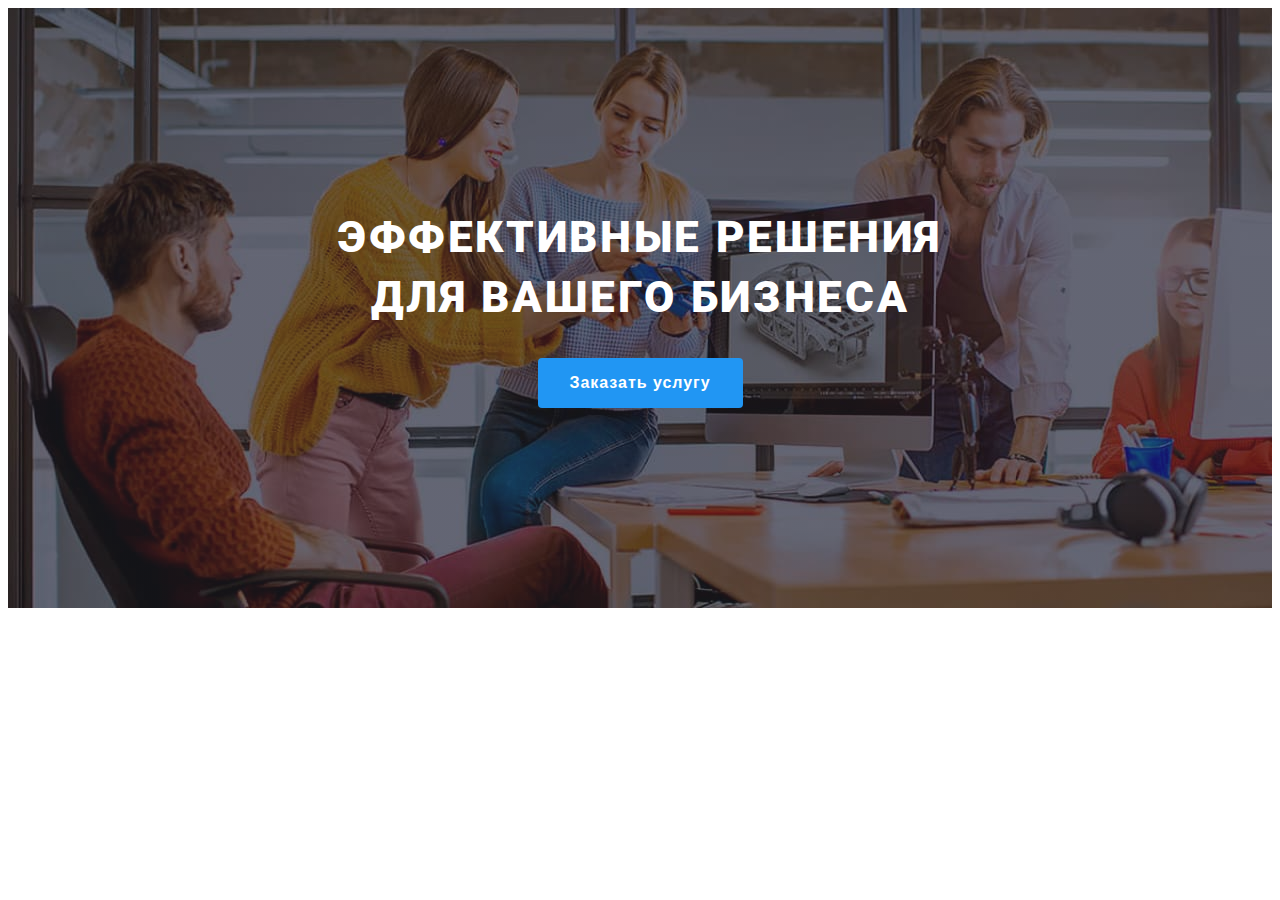
==== index.html @ 610b0005 "создан репозиторий" ====
<!DOCTYPE html>
<html lang="ru">
  <head>
    <meta charset="UTF-8" />
    <meta name="viewport" content="width=device-width, initial-scale=1.0" />
    <title>WebStudio</title>
    <link
      rel="stylesheet"
      href="https://cdnjs.cloudflare.com/ajax/libs/modern-normalize/1.1.0/modern-normalize.min.css"
      integrity="sha512-wpPYUAdjBVSE4KJnH1VR1HeZfpl1ub8YT/NKx4PuQ5NmX2tKuGu6U/JRp5y+Y8XG2tV+wKQpNHVUX03MfMFn9Q=="
      crossorigin="anonymous"
      referrerpolicy="no-referrer"
    />
    <link rel="preconnect" href="https://fonts.googleapis.com" />
    <link rel="preconnect" href="https://fonts.gstatic.com" crossorigin />
    <link
      href="https://fonts.googleapis.com/css2?family=Raleway:wght@700&family=Roboto:wght@400;500;700;900&display=swap"
      rel="stylesheet"
    />
    <link rel="stylesheet" href="./css/main.min.css" />
  </head>

  <body>
   
    <!--HEADER-->
    <!-- <header class="page-header">
      <div class="container header-container">
        <nav class="nav">
          <a class="head-logo link" href="./index.html"
            >Web<span class="logo-black">Studio</span></a
          >
          <ul class="site-nav list">
            <li class="nav-item">
              <a class="nav-link link current" href="./index.html">Студия</a>
            </li>
            <li class="nav-item">
              <a class="nav-link link" href="./portfolio.html">Портфолио</a>
            </li>
            <li class="nav-item">
              <a class="nav-link link" href="">Контакты</a>
            </li>
          </ul>
        </nav>
        <ul class="adress-list list">
          <li class="adress-link-item">
            <a class="adress-link link" href="mailto:info@devstudio.com">
              <svg class="icon-envelope" width="16" height="12">
                <use href="./images/icons.svg#icon-envelope"></use></svg>
                info@devstudio.com</a
            >
          </li>
          <li class="adress-link-item">
            <a class="adress-link link" href="tel:+380961111111"
              ><svg class="icon-smartphone" width="10" height="16">
                <use href="./images/icons.svg#icon-smartphone"></use></svg>+38 096 111 11 11</a
            >
          </li>
        </ul>
      </div>
    </header> -->
    <main>
      <!--HERO-->
      <section class="section-hero">
        <div class="container">
          <div class="title-wrap">
            <h1 class="headline">эффективные решения для вашего бизнеса</h1>
            <button class="btn" type="button" data-modal-open>Заказать услугу</button>
          </div>
        </div>
      </section>
      <!--ADVANTAGES-->
      <!-- <section class="section-advantages section">
        <div class="container">
          <h2 class="visually-hidden">Наши преимущества</h2>
          <ul class="advantage-list list">
            <li class="advantage-item icon-antenna">
              <h3 class="advantage-titles">Внимание к деталям</h3>
              <p class="advantage-text">
                Идейные соображения, а также начало повседневной работы по формированию позиции.
              </p>
            </li>
            <li class="advantage-item icon-clock">
              <h3 class="advantage-titles">Пунктуальность</h3>
              <p class="advantage-text">
                Задача организации, в особенности же рамки и место обучения кадров влечет за собой.
              </p>
            </li>
            <li class="advantage-item icon-diagram">
              <h3 class="advantage-titles">Планирование</h3>
              <p class="advantage-text">
                Равным образом консультация с широким активом в значительной степени обуславливает.
              </p>
            </li>
            <li class="advantage-item icon-astronaut">
              <h3 class="advantage-titles">Современные технологии</h3>
              <p class="advantage-text">
                Значимость этих проблем настолько очевидна, что реализация плановых заданий.
              </p>
            </li>
          </ul>
        </div>
      </section> -->
      <!--GALLERY-->
      <!-- <section class="section-gallery section">
        <div class="container">
          <h2 class="title">Чем мы занимаемся</h2>
          <ul class="img-list list">
            <li class="img-item">
              <img
                class="img work-pic"
                src="./images/a1.jpg"
                alt="Рабочий процесс"
                width="370"
                height="294"
              />
              <p class="img-overlay">десктопные приложения</p>
            </li>
            <li class="img-item">
              <img
                class="img work-pic"
                src="./images/a2.jpg"
                alt="Рабочий процесс"
                width="370"
                height="294"
              />
              <p class="img-overlay">мобильные приложения</p>
            </li>
            <li class="img-item">
              <img
                class="img work-pic"
                src="./images/a3.jpg"
                alt="Рабочий процесс"
                width="370"
                height="294"
              />
              <p class="img-overlay">дизайнерские решения</p>
            </li>
          </ul>
        </div>
      </section> -->
      <!--TEAM-->
      <!-- <section class="section-team">
        <div class="container">
          <h2 class="title">Наша команда</h2>
          <ul class="team-list list">
            <li class="team-item">
              <img
                class="team-img img"
                src="./images/a4.jpg"
                alt="Член команды"
                width="270"
                height="260"
              />
              <div class="team-sub">
                <h3 class="team-name">Игорь Демьяненко</h3>
                <p class="team-pos">Product Designer</p>
                <ul class="soc-links-list list">
                  <li class="soc-item">
                    <a href="" class="soc-link">
                      <svg class="soc-icon" width="20" height="20">
                        <use href="./images/icons.svg#icon-instagram"></use>
                      </svg>
                    </a>
                  </li>
                  <li class="soc-item">
                    <a href="" class="soc-link">
                      <svg class="soc-icon" width="20" height="20">
                        <use href="./images/icons.svg#icon-twitter"></use>
                      </svg>
                    </a>
                  </li>
                  <li class="soc-item">
                    <a href="" class="soc-link">
                      <svg class="soc-icon" width="20" height="20">
                        <use href="./images/icons.svg#icon-facebook"></use>
                      </svg>
                    </a>
                  </li>
                  <li class="soc-item">
                    <a href="" class="soc-link">
                      <svg class="soc-icon" width="20" height="20">
                        <use href="./images/icons.svg#icon-linkedin"></use>
                      </svg>
                    </a>
                  </li>
                </ul>
              </div>
            </li>
            <li class="team-item">
              <img
                class="team-img img"
                src="./images/a5.jpg"
                alt="Член команды"
                width="270"
                height="260"
              />
              <div class="team-sub">
                <h3 class="team-name">Ольга Репина</h3>
                <p class="team-pos">Frontend Developer</p>
                <ul class="soc-links-list list">
                  <li class="soc-item">
                    <a href="" class="soc-link">
                      <svg class="soc-icon" width="20" height="20">
                        <use href="./images/icons.svg#icon-instagram"></use>
                      </svg>
                    </a>
                  </li>
                  <li class="soc-item">
                    <a href="" class="soc-link">
                      <svg class="soc-icon" width="20" height="20">
                        <use href="./images/icons.svg#icon-twitter"></use>
                      </svg>
                    </a>
                  </li>
                  <li class="soc-item">
                    <a href="" class="soc-link">
                      <svg class="soc-icon" width="20" height="20">
                        <use href="./images/icons.svg#icon-facebook"></use>
                      </svg>
                    </a>
                  </li>
                  <li class="soc-item">
                    <a href="" class="soc-link">
                      <svg class="soc-icon" width="20" height="20">
                        <use href="./images/icons.svg#icon-linkedin"></use>
                      </svg>
                    </a>
                  </li>
                </ul>
              </div>
            </li>
            <li class="team-item">
              <img
                class="team-img img"
                src="./images/a6.jpg"
                alt="Член команды"
                width="270"
                height="260"
              />
              <div class="team-sub">
                <h3 class="team-name">Николай Тарасов</h3>
                <p class="team-pos">Marketing</p>
                <ul class="soc-links-list list">
                  <li class="soc-item">
                    <a href="" class="soc-link">
                      <svg class="soc-icon" width="20" height="20">
                        <use href="./images/icons.svg#icon-instagram"></use>
                      </svg>
                    </a>
                  </li>
                  <li class="soc-item">
                    <a href="" class="soc-link">
                      <svg class="soc-icon" width="20" height="20">
                        <use href="./images/icons.svg#icon-twitter"></use>
                      </svg>
                    </a>
                  </li>
                  <li class="soc-item">
                    <a href="" class="soc-link">
                      <svg class="soc-icon" width="20" height="20">
                        <use href="./images/icons.svg#icon-facebook"></use>
                      </svg>
                    </a>
                  </li>
                  <li class="soc-item">
                    <a href="" class="soc-link">
                      <svg class="soc-icon" width="20" height="20">
                        <use href="./images/icons.svg#icon-linkedin"></use>
                      </svg>
                    </a>
                  </li>
                </ul>
              </div>
            </li>
            <li class="team-item">
              <img
                class="team-img img"
                src="./images/a7.jpg"
                alt="Член команды"
                width="270"
                height="260"
              />
              <div class="team-sub">
                <h3 class="team-name">Михаил Ермаков</h3>
                <p class="team-pos">UI Designer</p>
                <ul class="soc-links-list list">
                  <li class="soc-item">
                    <a href="" class="soc-link">
                      <svg class="soc-icon" width="20" height="20">
                        <use href="./images/icons.svg#icon-instagram"></use>
                      </svg>
                    </a>
                  </li>
                  <li class="soc-item">
                    <a href="" class="soc-link">
                      <svg class="soc-icon" width="20" height="20">
                        <use href="./images/icons.svg#icon-twitter"></use>
                      </svg>
                    </a>
                  </li>
                  <li class="soc-item">
                    <a href="" class="soc-link">
                      <svg class="soc-icon" width="20" height="20">
                        <use href="./images/icons.svg#icon-facebook"></use>
                      </svg>
                    </a>
                  </li>
                  <li class="soc-item">
                    <a href="" class="soc-link">
                      <svg class="soc-icon" width="20" height="20">
                        <use href="./images/icons.svg#icon-linkedin"></use>
                      </svg>
                    </a>
                  </li>
                </ul>
              </div>
            </li>
          </ul>
        </div>
      </section> -->
      <!---CLIENTS-->
      <!-- <section class="section-clients">
        <div class="container">
          <h2 class="title">Постоянные клиенты</h2>
          <ul class="clients-list list">
            <li class="clients-item">
              <a href="" class="clients-link link client-first"
                ><svg class="clients-icon" width="106" height="60">
                  <use href="./images/icons.svg#icon-logo-first"></use></svg
              ></a>
            </li>
            <li class="clients-item">
              <a href="" class="clients-link link client-first"
                ><svg class="clients-icon" width="106" height="60">
                  <use href="./images/icons.svg#icon-logo-second"></use></svg
              ></a>
            </li>
            <li class="clients-item">
              <a href="" class="clients-link link client-first"
                ><svg class="clients-icon" width="106" height="60">
                  <use href="./images/icons.svg#icon-logo-third"></use></svg
              ></a>
            </li>
            <li class="clients-item">
              <a href="" class="clients-link link client-first"
                ><svg class="clients-icon" width="106" height="60">
                  <use href="./images/icons.svg#icon-logo-fourth"></use></svg
              ></a>
            </li>
            <li class="clients-item">
              <a href="" class="clients-link link client-first"
                ><svg class="clients-icon" width="106" height="60">
                  <use href="./images/icons.svg#icon-logo-fifth"></use></svg
              ></a>
            </li>
            <li class="clients-item">
              <a href="" class="clients-link link client-first"
                ><svg class="clients-icon" width="106" height="60">
                  <use href="./images/icons.svg#icon-logo-sixth"></use></svg
              ></a>
            </li>
          </ul>
        </div>
      </section>
    </main> -->
    <!--FOOTER-->
    <!-- <footer class="page-footer">
      <div class="container">
      <div class="footer-flex">
        <div class="flex-half">
        <div class="logo-adress">
          <a class="foot-logo link" href="./index.html"
            >Web<span class="logo-white">Studio</span></a
          >
          <!--CONTACT INFORMATION-->
          <!-- <address class="contacts">
            <ul class="contact-list list">
              <li class="contact-item">
                <a href="" class="map-adress link">г. Киев, пр-т Леси Украинки, 26</a>
              </li>
              <li class="contact-item">
                <a class="contact-link link" href="mailto:info@devstudio.com">info@devstudio.com</a>
              </li>
              <li class="contact-item">
                <a class="contact-link link" href="tel:+380961111111">+38 096 111 11 11</a>
              </li>
            </ul>
          </address>
        </div>
        <div class="footer-soc-links">
          <b class="footer-soc-title">присоединяйтесь</b>
          <ul class="soc-links-list-foot list">
            <li class="soc-item-foot">
              <a href="" class="soc-link-foot">
                <svg class="soc-icon-foot" width="20" height="20">
                  <use href="./images/icons.svg#icon-instagram"></use>
                </svg>
              </a>
            </li>
            <li class="soc-item-foot">
              <a href="" class="soc-link-foot">
                <svg class="soc-icon-foot" width="20" height="20">
                  <use href="./images/icons.svg#icon-twitter"></use>
                </svg>
              </a>
            </li>
            <li class="soc-item-foot">
              <a href="" class="soc-link-foot">
                <svg class="soc-icon-foot" width="20" height="20">
                  <use href="./images/icons.svg#icon-facebook"></use>
                </svg>
              </a>
            </li>
            <li class="soc-item-foot">
              <a href="" class="soc-link-foot">
                <svg class="soc-icon-foot" width="20" height="20">
                  <use href="./images/icons.svg#icon-linkedin"></use>
                </svg>
              </a>
            </li>
          </ul>
        </div>
      </div>
        <div class="footer-form-sect">
          <p class="footer-form-title">подпишитесь на рассылку</p>
          <form class="footer-email-form">
            <input class="email-footer" type="text" name="email" placeholder="Email">
            <button class="email-submit-btn btn" type="submit">Подписаться</button>
          </form>
        </div>
      </div>
    </div></footer>
    <div class="backdrop is-hidden" data-modal>
      <div class="modal">
        <button class="btn-close-modal" type="button" data-modal-close>
          <svg class="close-cross" width="11" height="11">
            <use href="./images/icons.svg#cross"></use>
          </svg>
        </button>
        
        
          <p class="modal-headline">Оставьте свои данные, мы вам перезвоним</p>
          <form class="form-modal-all">
          <label class="modal-form-field">Имя<span class="modal-form-field-content">
<input class="modal-form-input" name="user_name" type="text" required minlength="2"
pattern="[a-zA-Zа-яёА-ЯЁ]+" placeholder=" ">
<svg width="18" height="18" class="modal-form-icons"><use href="./images/icons.svg#person"></use></svg>
        </span></label>
        <label class="modal-form-field">Телефон<span class="modal-form-field-content">
          <input class="modal-form-input" name="user_phone" type="tel" required 
          pattern="[0-9]{3}-[0-9]{3}-[0-9]{2}-[0-9]{2}"  placeholder=" ">
          <svg width="18" height="18" class="modal-form-icons"><use href="./images/icons.svg#phone"></use></svg>
                  </span></label>
          <label class="modal-form-field">Почта<span class="modal-form-field-content">
                    <input class="modal-form-input" name="user_email" type="email" required minlength="2"
                    pattern="[a-z0-9._%+-]+@[a-z0-9.-]+\.[a-z]{2,}$" placeholder=" ">
                    <svg width="18" height="18" class="modal-form-icons"><use href="./images/icons.svg#email"></use></svg>
                            </span></label>
                            <label class="modal-form-field">
                              Комментарий
                              <textarea class="modal-form-message form-textarea" name="user_message"  placeholder="Введите текст"></textarea>
                    </label>
                    <div class="checkbox-wrap">
                      <input type="checkbox" name="user_policy" class="modal-form-check visually-hidden" required
                      id="user-policy">
                  <label class="modal-form-check-label" for="user-policy">Соглашаюсь с рассылкой и принимаю <a href="#"
                          class="policy-link">Условия договора</a></label></div>
          <button class="btn form-button" type="submit">Отправить</button>
                        </form>
      </div>
    </div>
    <script src="./js/modal.js"></script> --> -->
  </body>
</html>
---- css/main.min.css ----
.visually-hidden{position:absolute !important;clip:rect(1px 1px 1px 1px);clip:rect(1px, 1px, 1px, 1px);padding:0 !important;border:0 !important;height:1px !important;width:1px !important;overflow:hidden}.btn{font-style:normal;font-weight:700;font-size:16px;line-height:1.88;letter-spacing:0.06em;color:#fff;background-color:#2196f3;cursor:pointer;border-radius:4px;padding:10px 32px;border:0px;transition:background-color 250ms cubic-bezier(0.4, 0, 0.2, 1)}.btn:hover,.btn:focus{background-color:#188CE8;color:#fff}.head-logo{font-family:Raleway;font-style:normal;font-weight:700;font-size:26px;line-height:31px;letter-spacing:0.03em;color:#2196f3;margin-right:93px}.logo-black{font-family:Raleway;font-style:normal;font-weight:700;font-size:26px;line-height:31px;letter-spacing:0.03em;color:#212121}.foot-logo{font-family:Raleway;font-style:normal;font-weight:700;font-size:26px;line-height:31px;letter-spacing:0.03em;color:#2196f3;display:inline-block;margin-bottom:20px}.logo-white{font-family:Raleway;font-style:normal;font-weight:700;font-size:26px;line-height:31px;letter-spacing:0.03em;color:#fff}.title{font-style:normal;font-weight:700;font-size:36px;line-height:1.17;text-align:center;letter-spacing:0.03em;color:#212121;margin-bottom:50px}.link{text-decoration:none}.list{list-style:none;margin:0;padding:0}.site-nav,.adress-list,.nav,.header-container{display:flex;align-items:center}.nav-item:not(:last-child){margin-right:50px}.adress-list{margin-left:auto}.nav-link{font-style:normal;font-weight:500;font-size:14px;line-height:1.14;letter-spacing:0.02em;color:#212121;position:relative;display:block;padding-bottom:32px;padding-top:32px;transition:color 250ms cubic-bezier(0.4, 0, 0.2, 1)}.nav-link:hover,.nav-link:focus{color:#2196f3}.nav-link.current{color:#2196f3}.current::after{position:absolute;width:100%;height:4px;border-radius:2px;content:'';background-color:#2196f3;bottom:-0.5px;left:0}.adress-link{font-style:normal;font-weight:500;font-size:14px;line-height:1.14;letter-spacing:0.02em;color:#757575;display:flex;align-items:center;transition:color 250ms cubic-bezier(0.4, 0, 0.2, 1)}.adress-link:hover,.adress-link:focus{color:#2196f3}.adress-link-item:not(:last-child){margin-right:50px}.icon-envelope{fill:currentColor;margin-right:10px}.icon-smartphone{fill:currentColor;margin-right:10px}.container{width:1200px;padding-left:15px;padding-right:15px;margin-left:auto;margin-right:auto}.section{padding-top:94px;padding-bottom:94px}body{color:#fff;font-family:"Roboto", sans-serif}img{display:block;height:auto;max-width:100%}h1,h2,h3,h4,h5,h6,p{margin-top:0;margin-bottom:0;padding-top:0;padding-bottom:0}.page-header{border-bottom:1px solid #ececec}.section-hero{background-color:#2f303a;background-image:linear-gradient(to right, rgba(47,48,58,0.4), rgba(47,48,58,0.4)),url(../images/hero-image.jpg);padding:200px 0;text-align:center;background-repeat:no-repeat;background-size:cover}.title-wrap{margin-left:auto;margin-right:auto;max-width:696px;min-height:200px}.headline{font-style:normal;font-weight:900;font-size:44px;line-height:1.36;text-align:center;letter-spacing:0.06em;text-transform:uppercase;color:#fff;margin-bottom:30px}.section-advantages{padding-top:94px;padding-bottom:47px}.advantage-item{margin-left:30px;margin-top:30px;flex-basis:calc((100% - 120px) / 4)}.advantage-item::before{display:inline-block;content:"";width:270px;height:120px;border-radius:4px;background-size:contain;background-repeat:no-repeat;background-position:center;margin-bottom:30px}.icon-antenna::before{background-image:url(../images/antenna.svg)}.icon-clock::before{background-image:url(../images/clock.svg)}.icon-diagram::before{background-image:url(../images/diagram.svg)}.icon-astronaut::before{background-image:url(../images/astronaut.svg)}.advantage-list{display:flex;margin-left:-30px;margin-top:-30px}.advantage-titles{font-style:normal;font-weight:700;font-size:14px;line-height:1.14;letter-spacing:0.03em;text-transform:uppercase;color:#212121;display:block;margin-bottom:10px}.advantage-text{font-style:normal;font-weight:400;font-size:14px;line-height:1.71;letter-spacing:0.03em;color:#757575}.section-gallery{padding-top:47px;padding-bottom:94px}.img-list{display:flex;margin-left:-30px;margin-top:-30px}.img-item{margin-left:30px;margin-top:30px;flex-basis:calc((100% - 90px) / 3);position:relative}.img-overlay{position:absolute;height:70px;width:100%;bottom:0;left:0;padding-top:27px;padding-bottom:27px;font-family:Roboto;font-style:normal;font-weight:700;font-size:14px;line-height:1.14;text-align:center;letter-spacing:0.03em;text-transform:uppercase;color:#fff;background-color:rgba(47,48,58,0.8)}.section-team{padding-bottom:94px;padding-top:94px;background-color:#f5f4fa}.soc-links-list{display:inline-flex;margin-top:16px}.soc-link{display:flex;justify-content:center;align-items:center;width:44px;height:44px;border-radius:50%;transition:background-color 250ms cubic-bezier(0.4, 0, 0.2, 1)}.soc-link:hover,.soc-link:focus{background-color:#2196f3}.soc-link:hover .soc-icon,.soc-link:focus .soc-icon{fill:#fff}.soc-icon{fill:#afb1b8;transition:fill 250ms cubic-bezier(0.4, 0, 0.2, 1)}.soc-item:not(:last-child){margin-right:10px}.team-list{display:flex;margin-left:-30px;margin-top:-30px}.team-item{background-color:#fff;margin-left:30px;margin-top:30px;flex-basis:calc((100% - 120px) / 4);box-shadow:0px 1px 3px rgba(0,0,0,0.12),0px 1px 1px rgba(0,0,0,0.14),0px 2px 1px rgba(0,0,0,0.2);border-radius:0px 0px 4px 4px}.team-sub{padding-left:auto;padding-right:auto;padding-top:30px;padding-bottom:30px;text-align:center}.team-name{font-style:normal;font-weight:500;font-size:16px;line-height:1.18;text-align:center;letter-spacing:0.03em;color:#212121}.team-pos{font-style:normal;font-weight:400;font-size:16px;line-height:1.19;text-align:center;letter-spacing:0.03em;color:#757575;margin-top:10px}.section-clients{padding-top:94px;padding-bottom:94px}.clients-list{display:flex;justify-content:space-between;margin-top:-30px;margin-left:-30px}.clients-item{flex-basis:calc((100% - 180px) / 6);margin-left:30px;margin-top:30px}.clients-link{color:#AFB1B8;display:flex;width:100%;height:92px;border:1px solid #AFB1B8;box-sizing:border-box;border-radius:4px;justify-content:center;align-items:center;text-decoration:none;transition:color 250ms cubic-bezier(0.4, 0, 0.2, 1),border 250ms cubic-bezier(0.4, 0, 0.2, 1)}.clients-link:hover,.clients-link:focus{color:#2196f3;border:1px solid #2196f3}.clients-link:hover .clients-icon .clients-link:focus .clients-icon{fill:currentColor}.clients-icon{display:inline-block;fill:currentColor;transition:fill 250ms cubic-bezier(0.4, 0, 0.2, 1)}.page-footer{padding-top:60px;padding-bottom:60px;background-color:#2f303a}.contact-item:not(:last-child){margin-bottom:9px}.contact-link{font-style:normal;font-weight:500;font-size:14px;line-height:1.14;letter-spacing:0.02em;color:rgba(255,255,255,0.6);text-decoration:none;display:inline-block;transition:color 250ms cubic-bezier(0.4, 0, 0.2, 1)}.contact-link:hover,.contact-link:focus{color:#2196f3}.footer-flex{display:flex;justify-content:space-between;align-items:baseline}.logo-adress{flex-basis:calc((100% - 30px) / 2)}.flex-half{align-items:baseline;flex-basis:calc((100% - 30px) / 2);display:flex;justify-content:space-between}.map-adress{font-family:Roboto;font-style:normal;font-weight:400;font-size:14px;line-height:1.71;letter-spacing:0.03em;color:#fff;display:inline-block}.footer-soc-title{display:flex;font-family:Roboto;font-style:normal;font-weight:700;font-size:14px;line-height:1.14;letter-spacing:0.03em;text-transform:uppercase;margin-bottom:20px;color:#fff}.footer-soc-links{flex-basis:calc((100% - 30px) / 2)}.soc-links-list-foot{display:inline-flex}.soc-link-foot{display:flex;justify-content:center;align-items:center;width:44px;height:44px;border-radius:50%;background-color:rgba(255,255,255,0.1);transition:background-color 250ms cubic-bezier(0.4, 0, 0.2, 1)}.soc-icon-foot{fill:#ffffff;transition:fill 250ms cubic-bezier(0.4, 0, 0.2, 1)}.soc-item-foot:not(:last-child){margin-right:10px}.soc-link-foot:hover,.soc-link-foot:focus{background-color:#2196f3}.soc-link-foot:hover .soc-icon,.soc-link-foot:focus .soc-icon{fill:#fff}.footer-form-sect{flex-basis:calc((100% - 30px) / 2);align-items:baseline;font-size:0}.footer-form-title{font-family:Roboto;font-style:normal;font-weight:bold;font-size:14px;line-height:1.14;letter-spacing:0.03em;text-transform:uppercase;color:#fff;margin-bottom:20px}.footer-email-form{justify-content:space-between;display:flex}.email-footer{background-color:#2F303A;border:1px solid rgba(255,255,255,0.3);box-sizing:border-box;filter:drop-shadow(0px 4px 4px rgba(0,0,0,0.15));border-radius:4px;height:50px;width:358px;padding-left:16px;padding-top:15px;padding-bottom:15px;vertical-align:middle;font-family:Roboto;font-weight:400;font-size:16px;line-height:1.25;color:rgba(255,255,255,0.6)}.email-footer:focus,.email-footer:hover{border:1px solid #2196f3;box-sizing:border-box;border-radius:4px}.email-submit-btn{margin-left:auto;position:relative;padding-right:59px;vertical-align:middle}.email-submit-btn:after{content:'';background-image:url(../images/send-form.svg);position:absolute;width:20px;height:20px;top:13px;right:28px}.title-port{font-style:normal;font-weight:700;font-size:18px;line-height:2;letter-spacing:0.06em;color:#212121}.filter-button{font-style:normal;font-weight:500;font-size:16px;line-height:1.63;text-align:center;letter-spacing:0.03em;background-color:#f5f4fa;color:#212121;border-radius:4px;cursor:pointer;border:0px;padding:6px 22px;display:inline-block;transition:color 250ms cubic-bezier(0.4, 0, 0.2, 1),background-color 250ms cubic-bezier(0.4, 0, 0.2, 1)}.filter-button:hover,.filter-button:focus{color:#fff;background:#2196f3}.filter-list{display:flex;justify-content:center;margin-bottom:50px}.fltr-btn-item{display:inline-block;justify-content:center}.fltr-btn-item:not(:first-child){margin-left:6px}.portfolio-list{display:flex;flex-wrap:wrap;margin-left:-30px;margin-top:-30px}.port-item{margin-left:30px;margin-top:30px;flex-basis:calc((100% - 90px) / 3)}.port-link{display:block;transition:box-shadow 250ms cubic-bezier(0.4, 0, 0.2, 1)}.port-link:hover .port-overlay,.port-link:focus .port-overlay{transform:translateY(0%)}.port-link:hover,.port-link:focus{box-shadow:0px 1px 1px rgba(0,0,0,0.12),0px 4px 4px rgba(0,0,0,0.06),1px 4px 6px rgba(0,0,0,0.16)}.port-sub{background-color:#fff;border-left:1px solid #eeeeee;border-right:1px solid #eeeeee;border-bottom:1px solid #eeeeee;box-sizing:border-box;padding-top:20px;padding-bottom:20px;padding-left:24px;padding-right:24px}.text-port{font-style:normal;font-weight:400;font-size:16px;line-height:1.88;letter-spacing:0.03em;color:#757575;margin-top:4px}.card-fix{position:relative;overflow:hidden}.port-overlay{display:block;position:absolute;height:100%;width:100%;top:0;left:0;background-color:rgba(33,150,243,0.9);padding-top:63px;padding-bottom:63px;padding-right:24px;padding-left:24px;transform:translateY(100%);transition:transform 250ms cubic-bezier(0.4, 0, 0.2, 1)}.overlay-text{font-family:Roboto;font-style:normal;font-weight:400;font-size:18px;line-height:1.56;letter-spacing:0.03em;color:#fff}.backdrop{position:fixed;top:0;left:0;width:100%;height:100%;background-color:rgba(0,0,0,0.2);opacity:1;transition:opacity 350ms cubic-bezier(0.4, 0, 0.2, 1)}.backdrop.is-hidden{opacity:0;pointer-events:none}.backdrop.is-hidden .modal{transform:translate(-50%, -50%) rotate(360deg)}.modal{height:581px;width:528px;background-color:#fff;position:absolute;top:50%;left:50%;transform:translate(-50%, -50%) rotate(0deg);transition:transform 300ms cubic-bezier(0.4, 0, 0.2, 1);padding:40px}.btn-close-modal{position:absolute;top:8px;right:8px;width:30px;height:30px;border-radius:50%;border:1px solid rgba(0,0,0,0.1);background-color:transparent;cursor:pointer;align-items:center;justify-content:center;display:flex}.btn-close-modal:hover .close-cross,.btn-close-modal:focus .close-cross{fill:#2196f3}.modal-headline{font-family:inherit;font-style:normal;font-weight:700;font-size:20px;line-height:1.15;text-align:center;letter-spacing:0.03em;color:#212121;margin-bottom:12px}.form-modal-all{display:flex;flex-direction:column}.modal-form-field{display:inline-block;font-family:Roboto;font-style:normal;font-weight:normal;font-size:12px;line-height:1.17;margin-bottom:10px;letter-spacing:0.01em;color:#757575}.modal-form-field-content{position:relative;margin-top:6px;display:block}.modal-form-input{width:100%;height:40px;padding-left:42px;border:1px solid rgba(33,33,33,0.2);box-sizing:border-box;border-radius:4px;transition:color 250ms cubic-bezier(0.4, 0, 0.2, 1)}.modal-form-input:focus{outline:none;border-color:#2196f3;transition:color 250ms cubic-bezier(0.4, 0, 0.2, 1)}.modal-form-input:focus:not(:placeholder-shown):invalid{border:1px solid #2196f3;box-sizing:border-box;border-radius:4px}.modal-form-icons{position:absolute;left:12px;top:11px;fill:#212121}.modal-form-input:focus+.modal-form-icons{fill:#2196f3;transition:color 250ms cubic-bezier(0.4, 0, 0.2, 1)}.form-textarea{margin-top:6px;width:100%;resize:none;height:120px;padding-top:6px;padding-left:16px;padding-right:16px;border:1px solid rgba(33,33,33,0.2);box-sizing:border-box;border-radius:4px}.form-textarea::placeholder{font-family:Roboto;font-style:normal;font-weight:normal;font-size:12px;line-height:14px;letter-spacing:0.01em;color:rgba(117,117,117,0.5)}.form-textarea:focus{outline:none;border-color:#2196f3}.modal-form-check-label{font-family:Roboto;font-style:normal;font-weight:normal;font-size:14px;line-height:1.71;letter-spacing:0.03em;padding-left:12px;color:#757575}.policy-link{color:#2196f3}.checkbox-wrap{display:block;margin-top:9px;position:relative;height:24px}.modal-form-check-label::before{display:inline-block;content:"";width:20px;height:20px;cursor:pointer;margin-right:10px;border:1px solid #303030;background:#fff;box-shadow:0px 1px 3px rgba(0,0,0,0.12),0px 1px 1px rgba(0,0,0,0.14),0px 2px 1px rgba(0,0,0,0.2);border-radius:4px;vertical-align:middle;transition:color 250ms cubic-bezier(0.4, 0, 0.2, 1)}.modal-form-check:checked+.modal-form-check-label::before{background-color:#2196f3;background-image:url(../images/check.svg);background-origin:border-box;background-size:contain;transition:color 250ms cubic-bezier(0.4, 0, 0.2, 1)}.modal-form-check:focus+.modal-form-check-label::before{outline:none;border-color:#2196f3}.modal-form-check:focus+.modal-form-check-label::before:focus+.modal-form-icons{fill:#2196f3}.form-button{margin-top:25px;display:inline-block;width:200px;height:50px;align-self:center;transition:color 250ms cubic-bezier(0.4, 0, 0.2, 1),background-color 250ms cubic-bezier(0.4, 0, 0.2, 1)}.form-button:hover,.form-button:focus{background-color:#188ce8;color:#fff}
/*# sourceMappingURL=main.min.css.map */
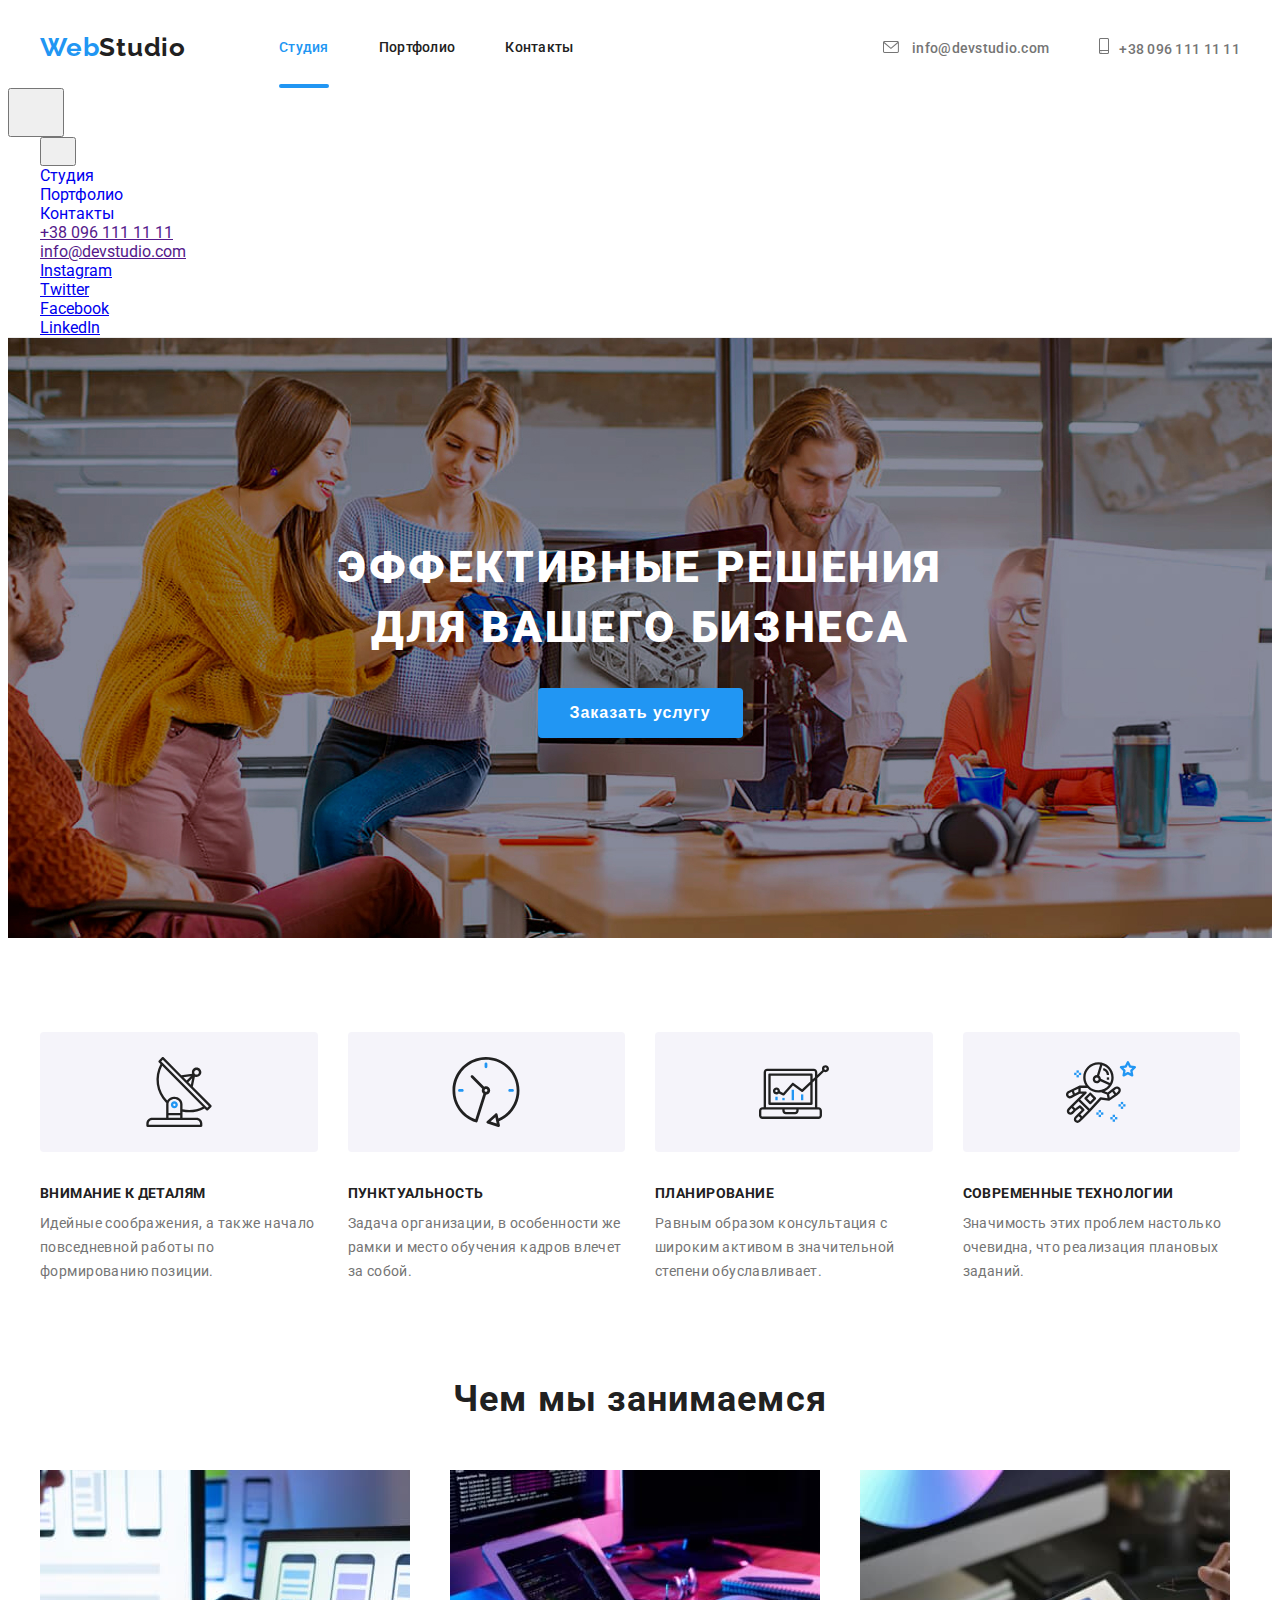
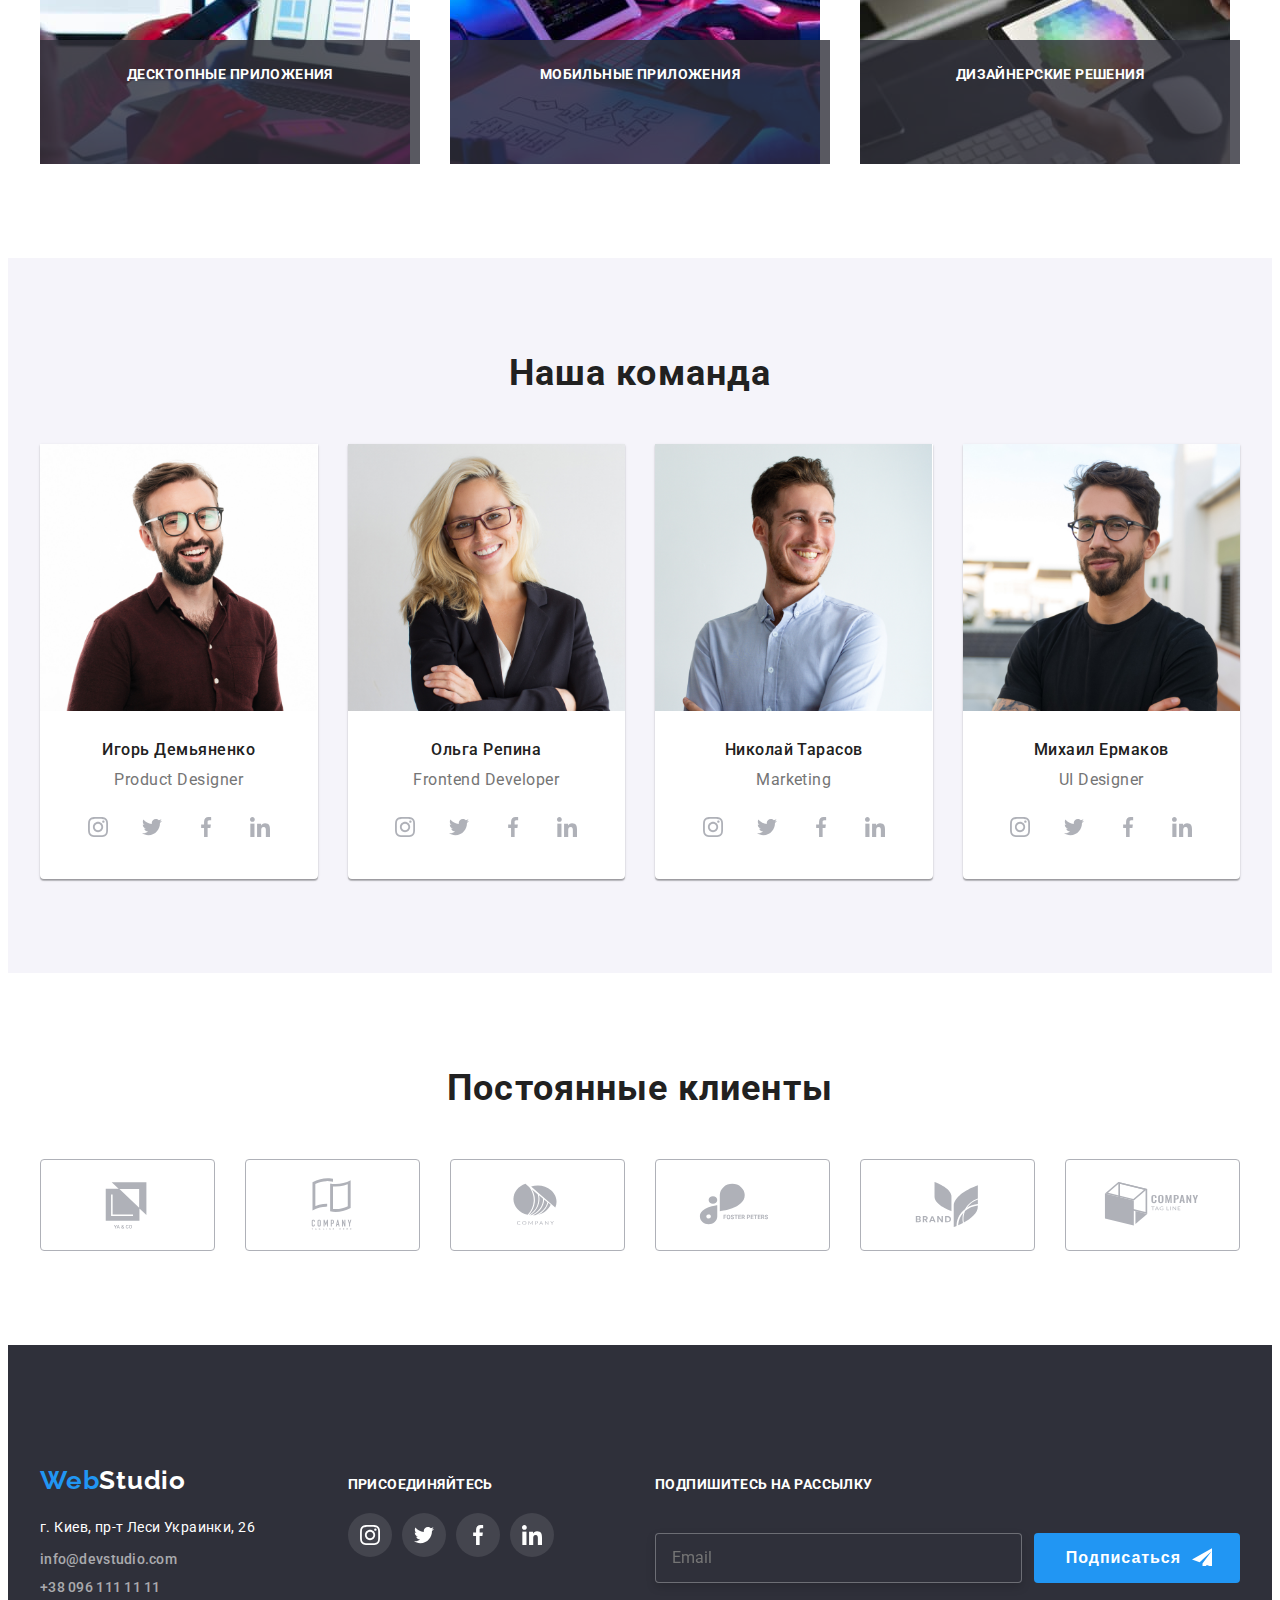
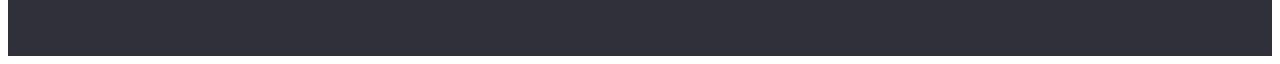
==== commit 3e4d8ade: "as" ====
--- a/index.html
+++ b/index.html
@@ -23,7 +23,7 @@
   <body>
    
     <!--HEADER-->
-    <!-- <header class="page-header">
+    <header class="page-header">
       <div class="container header-container">
         <nav class="nav">
           <a class="head-logo link" href="./index.html"
@@ -56,20 +56,73 @@
             >
           </li>
         </ul>
+      </div><button class="menu-open-btn" type="button" data-menu-open><svg class="formenu" width="40" height="40">
+        <use href=".images/icons.svg#burger"></use>
+      </svg></button>
+      <div class="mobile-menu" data-menu>
+        <div class="container mobile-menu-container">
+          <button type="button" class="button-menu-close" data-menu-close>
+            <svg class="menu-social-icon" height="20" width="20">
+              <use href="./images/symbol-defs.svg#icon-close"></use>
+            </svg>
+          </button>
+          <nav class="mobile-menu-nav">
+            <ul class="mobile-menu-list list">
+              <li class="mobile-menu-item">
+                <a href="#" class="mobile-menu-link link">Студия</a>
+              </li>
+              <li class="mobile-menu-item">
+                <a href="portfolio.html" class="mobile-menu-link link">Портфолио</a>
+              </li>
+              <li class="mobile-menu-item">
+                <a href="#" class="mobile-menu-link link">Контакты</a>
+              </li>
+            </ul>
+          </nav>
+
+          <ul class="mobile-menu-contact list">
+            <li class="current-contact"><a href="" class="mobile-contact-current">+38 096 111 11 11</a></li>
+            <li ><a href="" class="mobile-contact">info@devstudio.com</a></li>
+          </ul>
+
+          <ul class="mobile-menu-network-list list">
+            <li class="mobile-menu-network-item">
+              <a href="#" class="mobile-menu-network-link">
+                Instagram
+            </a>
+          </li>
+            <li class="mobile-menu-network-item">
+              <a href="#" class="mobile-menu-network-link">
+                Twitter
+            </a>
+          </li>
+            <li class="mobile-menu-network-item">
+              <a href="#" class="mobile-menu-network-link">
+                Facebook
+            </a>
+          </li>
+            <li class="mobile-menu-network-item">
+              <a href="#" class="mobile-menu-network-link">
+                LinkedIn
+            </a>
+          </li>
+          </ul>
+
+        </div>
       </div>
-    </header> -->
+    </header>
     <main>
       <!--HERO-->
       <section class="section-hero">
         <div class="container">
           <div class="title-wrap">
             <h1 class="headline">эффективные решения для вашего бизнеса</h1>
-            <button class="btn" type="button" data-modal-open>Заказать услугу</button>
+            <button class="btn hero-button" type="button" data-modal-open>Заказать услугу</button>
           </div>
         </div>
       </section>
       <!--ADVANTAGES-->
-      <!-- <section class="section-advantages section">
+      <section class="section-advantages section">
         <div class="container">
           <h2 class="visually-hidden">Наши преимущества</h2>
           <ul class="advantage-list list">
@@ -99,9 +152,9 @@
             </li>
           </ul>
         </div>
-      </section> -->
+      </section>
       <!--GALLERY-->
-      <!-- <section class="section-gallery section">
+      <section class="section-gallery section">
         <div class="container">
           <h2 class="title">Чем мы занимаемся</h2>
           <ul class="img-list list">
@@ -137,20 +190,22 @@
             </li>
           </ul>
         </div>
-      </section> -->
+      </section>
       <!--TEAM-->
-      <!-- <section class="section-team">
+      <section class="section-team">
         <div class="container">
           <h2 class="title">Наша команда</h2>
           <ul class="team-list list">
             <li class="team-item">
+              <picture>
+                <source srcset="./images/team/team1.jpg 1x , ./images/team/team1-2x.jpg 2x "  media="(min-width:1200px)">
+                <source srcset="./images/team/team1-tablet.jpg 1x , ./images/team/team1-tablet2x.jpg 2x "  media="(min-width:768px)">
+                <source srcset="./images/team/team1-mobile.jpg 1x , ./images/team/team1-mobile2x.jpg 2x ">
               <img
                 class="team-img img"
-                src="./images/a4.jpg"
+                src="./images/team/team1-mobile.jpg"
                 alt="Член команды"
-                width="270"
-                height="260"
-              />
+              /></picture>
               <div class="team-sub">
                 <h3 class="team-name">Игорь Демьяненко</h3>
                 <p class="team-pos">Product Designer</p>
@@ -187,13 +242,15 @@
               </div>
             </li>
             <li class="team-item">
+              <picture>
+                <source srcset="./images/team/team2.jpg 1x , ./images/team/team2-2x.jpg 2x "  media="(min-width:1200px)">
+                <source srcset="./images/team/team2-tablet.jpg 1x , ./images/team/team2-tablet2x.jpg 2x "  media="(min-width:768px)">
+                <source srcset="./images/team/team2-mobile.jpg 1x , ./images/team/team2-mobile2x.jpg 2x ">
               <img
                 class="team-img img"
-                src="./images/a5.jpg"
+                src="./images/team/team2-mobile.jpg"
                 alt="Член команды"
-                width="270"
-                height="260"
-              />
+              /></picture>
               <div class="team-sub">
                 <h3 class="team-name">Ольга Репина</h3>
                 <p class="team-pos">Frontend Developer</p>
@@ -230,13 +287,15 @@
               </div>
             </li>
             <li class="team-item">
+              <picture>
+                <source srcset="./images/team/team3.jpg 1x , ./images/team/team3-2x.jpg 2x "  media="(min-width:1200px)">
+                <source srcset="./images/team/team3-tablet.jpg 1x , ./images/team/team3-tablet2x.jpg 2x "  media="(min-width:768px)">
+                <source srcset="./images/team/team3-mobile.jpg 1x , ./images/team/team3-mobile2x.jpg 2x ">
               <img
                 class="team-img img"
-                src="./images/a6.jpg"
+                src="./images/team/team3-mobile.jpg"
                 alt="Член команды"
-                width="270"
-                height="260"
-              />
+              /></picture>
               <div class="team-sub">
                 <h3 class="team-name">Николай Тарасов</h3>
                 <p class="team-pos">Marketing</p>
@@ -273,13 +332,15 @@
               </div>
             </li>
             <li class="team-item">
+              <picture>
+                <source srcset="./images/team/team4.jpg 1x , ./images/team/team4-2x.jpg 2x "  media="(min-width:1200px)">
+                <source srcset="./images/team/team4-tablet.jpg 1x , ./images/team/team4-tablet2x.jpg 2x "  media="(min-width:768px)">
+                <source srcset="./images/team/team4-mobile.jpg 1x , ./images/team/team4-mobile2x.jpg 2x ">
               <img
                 class="team-img img"
-                src="./images/a7.jpg"
+                src="./images/team/team4-mobile.jpg"
                 alt="Член команды"
-                width="270"
-                height="260"
-              />
+              /></picture>
               <div class="team-sub">
                 <h3 class="team-name">Михаил Ермаков</h3>
                 <p class="team-pos">UI Designer</p>
@@ -317,9 +378,9 @@
             </li>
           </ul>
         </div>
-      </section> -->
-      <!---CLIENTS-->
-      <!-- <section class="section-clients">
+      </section> 
+      <!--CLIENTS-->
+      <section class="section-clients">
         <div class="container">
           <h2 class="title">Постоянные клиенты</h2>
           <ul class="clients-list list">
@@ -361,10 +422,10 @@
             </li>
           </ul>
         </div>
-      </section>
-    </main> -->
+      </section> 
+    </main>
     <!--FOOTER-->
-    <!-- <footer class="page-footer">
+    <footer class="page-footer">
       <div class="container">
       <div class="footer-flex">
         <div class="flex-half">
@@ -373,7 +434,7 @@
             >Web<span class="logo-white">Studio</span></a
           >
           <!--CONTACT INFORMATION-->
-          <!-- <address class="contacts">
+          <address class="contacts">
             <ul class="contact-list list">
               <li class="contact-item">
                 <a href="" class="map-adress link">г. Киев, пр-т Леси Украинки, 26</a>
@@ -469,6 +530,6 @@
                         </form>
       </div>
     </div>
-    <script src="./js/modal.js"></script> --> -->
+    <script src="./js/modal.js"></script>
   </body>
 </html>
--- a/css/main.min.css
+++ b/css/main.min.css
@@ -1,2 +1,2 @@
-.visually-hidden{position:absolute !important;clip:rect(1px 1px 1px 1px);clip:rect(1px, 1px, 1px, 1px);padding:0 !important;border:0 !important;height:1px !important;width:1px !important;overflow:hidden}.btn{font-style:normal;font-weight:700;font-size:16px;line-height:1.88;letter-spacing:0.06em;color:#fff;background-color:#2196f3;cursor:pointer;border-radius:4px;padding:10px 32px;border:0px;transition:background-color 250ms cubic-bezier(0.4, 0, 0.2, 1)}.btn:hover,.btn:focus{background-color:#188CE8;color:#fff}.head-logo{font-family:Raleway;font-style:normal;font-weight:700;font-size:26px;line-height:31px;letter-spacing:0.03em;color:#2196f3;margin-right:93px}.logo-black{font-family:Raleway;font-style:normal;font-weight:700;font-size:26px;line-height:31px;letter-spacing:0.03em;color:#212121}.foot-logo{font-family:Raleway;font-style:normal;font-weight:700;font-size:26px;line-height:31px;letter-spacing:0.03em;color:#2196f3;display:inline-block;margin-bottom:20px}.logo-white{font-family:Raleway;font-style:normal;font-weight:700;font-size:26px;line-height:31px;letter-spacing:0.03em;color:#fff}.title{font-style:normal;font-weight:700;font-size:36px;line-height:1.17;text-align:center;letter-spacing:0.03em;color:#212121;margin-bottom:50px}.link{text-decoration:none}.list{list-style:none;margin:0;padding:0}.site-nav,.adress-list,.nav,.header-container{display:flex;align-items:center}.nav-item:not(:last-child){margin-right:50px}.adress-list{margin-left:auto}.nav-link{font-style:normal;font-weight:500;font-size:14px;line-height:1.14;letter-spacing:0.02em;color:#212121;position:relative;display:block;padding-bottom:32px;padding-top:32px;transition:color 250ms cubic-bezier(0.4, 0, 0.2, 1)}.nav-link:hover,.nav-link:focus{color:#2196f3}.nav-link.current{color:#2196f3}.current::after{position:absolute;width:100%;height:4px;border-radius:2px;content:'';background-color:#2196f3;bottom:-0.5px;left:0}.adress-link{font-style:normal;font-weight:500;font-size:14px;line-height:1.14;letter-spacing:0.02em;color:#757575;display:flex;align-items:center;transition:color 250ms cubic-bezier(0.4, 0, 0.2, 1)}.adress-link:hover,.adress-link:focus{color:#2196f3}.adress-link-item:not(:last-child){margin-right:50px}.icon-envelope{fill:currentColor;margin-right:10px}.icon-smartphone{fill:currentColor;margin-right:10px}.container{width:1200px;padding-left:15px;padding-right:15px;margin-left:auto;margin-right:auto}.section{padding-top:94px;padding-bottom:94px}body{color:#fff;font-family:"Roboto", sans-serif}img{display:block;height:auto;max-width:100%}h1,h2,h3,h4,h5,h6,p{margin-top:0;margin-bottom:0;padding-top:0;padding-bottom:0}.page-header{border-bottom:1px solid #ececec}.section-hero{background-color:#2f303a;background-image:linear-gradient(to right, rgba(47,48,58,0.4), rgba(47,48,58,0.4)),url(../images/hero-image.jpg);padding:200px 0;text-align:center;background-repeat:no-repeat;background-size:cover}.title-wrap{margin-left:auto;margin-right:auto;max-width:696px;min-height:200px}.headline{font-style:normal;font-weight:900;font-size:44px;line-height:1.36;text-align:center;letter-spacing:0.06em;text-transform:uppercase;color:#fff;margin-bottom:30px}.section-advantages{padding-top:94px;padding-bottom:47px}.advantage-item{margin-left:30px;margin-top:30px;flex-basis:calc((100% - 120px) / 4)}.advantage-item::before{display:inline-block;content:"";width:270px;height:120px;border-radius:4px;background-size:contain;background-repeat:no-repeat;background-position:center;margin-bottom:30px}.icon-antenna::before{background-image:url(../images/antenna.svg)}.icon-clock::before{background-image:url(../images/clock.svg)}.icon-diagram::before{background-image:url(../images/diagram.svg)}.icon-astronaut::before{background-image:url(../images/astronaut.svg)}.advantage-list{display:flex;margin-left:-30px;margin-top:-30px}.advantage-titles{font-style:normal;font-weight:700;font-size:14px;line-height:1.14;letter-spacing:0.03em;text-transform:uppercase;color:#212121;display:block;margin-bottom:10px}.advantage-text{font-style:normal;font-weight:400;font-size:14px;line-height:1.71;letter-spacing:0.03em;color:#757575}.section-gallery{padding-top:47px;padding-bottom:94px}.img-list{display:flex;margin-left:-30px;margin-top:-30px}.img-item{margin-left:30px;margin-top:30px;flex-basis:calc((100% - 90px) / 3);position:relative}.img-overlay{position:absolute;height:70px;width:100%;bottom:0;left:0;padding-top:27px;padding-bottom:27px;font-family:Roboto;font-style:normal;font-weight:700;font-size:14px;line-height:1.14;text-align:center;letter-spacing:0.03em;text-transform:uppercase;color:#fff;background-color:rgba(47,48,58,0.8)}.section-team{padding-bottom:94px;padding-top:94px;background-color:#f5f4fa}.soc-links-list{display:inline-flex;margin-top:16px}.soc-link{display:flex;justify-content:center;align-items:center;width:44px;height:44px;border-radius:50%;transition:background-color 250ms cubic-bezier(0.4, 0, 0.2, 1)}.soc-link:hover,.soc-link:focus{background-color:#2196f3}.soc-link:hover .soc-icon,.soc-link:focus .soc-icon{fill:#fff}.soc-icon{fill:#afb1b8;transition:fill 250ms cubic-bezier(0.4, 0, 0.2, 1)}.soc-item:not(:last-child){margin-right:10px}.team-list{display:flex;margin-left:-30px;margin-top:-30px}.team-item{background-color:#fff;margin-left:30px;margin-top:30px;flex-basis:calc((100% - 120px) / 4);box-shadow:0px 1px 3px rgba(0,0,0,0.12),0px 1px 1px rgba(0,0,0,0.14),0px 2px 1px rgba(0,0,0,0.2);border-radius:0px 0px 4px 4px}.team-sub{padding-left:auto;padding-right:auto;padding-top:30px;padding-bottom:30px;text-align:center}.team-name{font-style:normal;font-weight:500;font-size:16px;line-height:1.18;text-align:center;letter-spacing:0.03em;color:#212121}.team-pos{font-style:normal;font-weight:400;font-size:16px;line-height:1.19;text-align:center;letter-spacing:0.03em;color:#757575;margin-top:10px}.section-clients{padding-top:94px;padding-bottom:94px}.clients-list{display:flex;justify-content:space-between;margin-top:-30px;margin-left:-30px}.clients-item{flex-basis:calc((100% - 180px) / 6);margin-left:30px;margin-top:30px}.clients-link{color:#AFB1B8;display:flex;width:100%;height:92px;border:1px solid #AFB1B8;box-sizing:border-box;border-radius:4px;justify-content:center;align-items:center;text-decoration:none;transition:color 250ms cubic-bezier(0.4, 0, 0.2, 1),border 250ms cubic-bezier(0.4, 0, 0.2, 1)}.clients-link:hover,.clients-link:focus{color:#2196f3;border:1px solid #2196f3}.clients-link:hover .clients-icon .clients-link:focus .clients-icon{fill:currentColor}.clients-icon{display:inline-block;fill:currentColor;transition:fill 250ms cubic-bezier(0.4, 0, 0.2, 1)}.page-footer{padding-top:60px;padding-bottom:60px;background-color:#2f303a}.contact-item:not(:last-child){margin-bottom:9px}.contact-link{font-style:normal;font-weight:500;font-size:14px;line-height:1.14;letter-spacing:0.02em;color:rgba(255,255,255,0.6);text-decoration:none;display:inline-block;transition:color 250ms cubic-bezier(0.4, 0, 0.2, 1)}.contact-link:hover,.contact-link:focus{color:#2196f3}.footer-flex{display:flex;justify-content:space-between;align-items:baseline}.logo-adress{flex-basis:calc((100% - 30px) / 2)}.flex-half{align-items:baseline;flex-basis:calc((100% - 30px) / 2);display:flex;justify-content:space-between}.map-adress{font-family:Roboto;font-style:normal;font-weight:400;font-size:14px;line-height:1.71;letter-spacing:0.03em;color:#fff;display:inline-block}.footer-soc-title{display:flex;font-family:Roboto;font-style:normal;font-weight:700;font-size:14px;line-height:1.14;letter-spacing:0.03em;text-transform:uppercase;margin-bottom:20px;color:#fff}.footer-soc-links{flex-basis:calc((100% - 30px) / 2)}.soc-links-list-foot{display:inline-flex}.soc-link-foot{display:flex;justify-content:center;align-items:center;width:44px;height:44px;border-radius:50%;background-color:rgba(255,255,255,0.1);transition:background-color 250ms cubic-bezier(0.4, 0, 0.2, 1)}.soc-icon-foot{fill:#ffffff;transition:fill 250ms cubic-bezier(0.4, 0, 0.2, 1)}.soc-item-foot:not(:last-child){margin-right:10px}.soc-link-foot:hover,.soc-link-foot:focus{background-color:#2196f3}.soc-link-foot:hover .soc-icon,.soc-link-foot:focus .soc-icon{fill:#fff}.footer-form-sect{flex-basis:calc((100% - 30px) / 2);align-items:baseline;font-size:0}.footer-form-title{font-family:Roboto;font-style:normal;font-weight:bold;font-size:14px;line-height:1.14;letter-spacing:0.03em;text-transform:uppercase;color:#fff;margin-bottom:20px}.footer-email-form{justify-content:space-between;display:flex}.email-footer{background-color:#2F303A;border:1px solid rgba(255,255,255,0.3);box-sizing:border-box;filter:drop-shadow(0px 4px 4px rgba(0,0,0,0.15));border-radius:4px;height:50px;width:358px;padding-left:16px;padding-top:15px;padding-bottom:15px;vertical-align:middle;font-family:Roboto;font-weight:400;font-size:16px;line-height:1.25;color:rgba(255,255,255,0.6)}.email-footer:focus,.email-footer:hover{border:1px solid #2196f3;box-sizing:border-box;border-radius:4px}.email-submit-btn{margin-left:auto;position:relative;padding-right:59px;vertical-align:middle}.email-submit-btn:after{content:'';background-image:url(../images/send-form.svg);position:absolute;width:20px;height:20px;top:13px;right:28px}.title-port{font-style:normal;font-weight:700;font-size:18px;line-height:2;letter-spacing:0.06em;color:#212121}.filter-button{font-style:normal;font-weight:500;font-size:16px;line-height:1.63;text-align:center;letter-spacing:0.03em;background-color:#f5f4fa;color:#212121;border-radius:4px;cursor:pointer;border:0px;padding:6px 22px;display:inline-block;transition:color 250ms cubic-bezier(0.4, 0, 0.2, 1),background-color 250ms cubic-bezier(0.4, 0, 0.2, 1)}.filter-button:hover,.filter-button:focus{color:#fff;background:#2196f3}.filter-list{display:flex;justify-content:center;margin-bottom:50px}.fltr-btn-item{display:inline-block;justify-content:center}.fltr-btn-item:not(:first-child){margin-left:6px}.portfolio-list{display:flex;flex-wrap:wrap;margin-left:-30px;margin-top:-30px}.port-item{margin-left:30px;margin-top:30px;flex-basis:calc((100% - 90px) / 3)}.port-link{display:block;transition:box-shadow 250ms cubic-bezier(0.4, 0, 0.2, 1)}.port-link:hover .port-overlay,.port-link:focus .port-overlay{transform:translateY(0%)}.port-link:hover,.port-link:focus{box-shadow:0px 1px 1px rgba(0,0,0,0.12),0px 4px 4px rgba(0,0,0,0.06),1px 4px 6px rgba(0,0,0,0.16)}.port-sub{background-color:#fff;border-left:1px solid #eeeeee;border-right:1px solid #eeeeee;border-bottom:1px solid #eeeeee;box-sizing:border-box;padding-top:20px;padding-bottom:20px;padding-left:24px;padding-right:24px}.text-port{font-style:normal;font-weight:400;font-size:16px;line-height:1.88;letter-spacing:0.03em;color:#757575;margin-top:4px}.card-fix{position:relative;overflow:hidden}.port-overlay{display:block;position:absolute;height:100%;width:100%;top:0;left:0;background-color:rgba(33,150,243,0.9);padding-top:63px;padding-bottom:63px;padding-right:24px;padding-left:24px;transform:translateY(100%);transition:transform 250ms cubic-bezier(0.4, 0, 0.2, 1)}.overlay-text{font-family:Roboto;font-style:normal;font-weight:400;font-size:18px;line-height:1.56;letter-spacing:0.03em;color:#fff}.backdrop{position:fixed;top:0;left:0;width:100%;height:100%;background-color:rgba(0,0,0,0.2);opacity:1;transition:opacity 350ms cubic-bezier(0.4, 0, 0.2, 1)}.backdrop.is-hidden{opacity:0;pointer-events:none}.backdrop.is-hidden .modal{transform:translate(-50%, -50%) rotate(360deg)}.modal{height:581px;width:528px;background-color:#fff;position:absolute;top:50%;left:50%;transform:translate(-50%, -50%) rotate(0deg);transition:transform 300ms cubic-bezier(0.4, 0, 0.2, 1);padding:40px}.btn-close-modal{position:absolute;top:8px;right:8px;width:30px;height:30px;border-radius:50%;border:1px solid rgba(0,0,0,0.1);background-color:transparent;cursor:pointer;align-items:center;justify-content:center;display:flex}.btn-close-modal:hover .close-cross,.btn-close-modal:focus .close-cross{fill:#2196f3}.modal-headline{font-family:inherit;font-style:normal;font-weight:700;font-size:20px;line-height:1.15;text-align:center;letter-spacing:0.03em;color:#212121;margin-bottom:12px}.form-modal-all{display:flex;flex-direction:column}.modal-form-field{display:inline-block;font-family:Roboto;font-style:normal;font-weight:normal;font-size:12px;line-height:1.17;margin-bottom:10px;letter-spacing:0.01em;color:#757575}.modal-form-field-content{position:relative;margin-top:6px;display:block}.modal-form-input{width:100%;height:40px;padding-left:42px;border:1px solid rgba(33,33,33,0.2);box-sizing:border-box;border-radius:4px;transition:color 250ms cubic-bezier(0.4, 0, 0.2, 1)}.modal-form-input:focus{outline:none;border-color:#2196f3;transition:color 250ms cubic-bezier(0.4, 0, 0.2, 1)}.modal-form-input:focus:not(:placeholder-shown):invalid{border:1px solid #2196f3;box-sizing:border-box;border-radius:4px}.modal-form-icons{position:absolute;left:12px;top:11px;fill:#212121}.modal-form-input:focus+.modal-form-icons{fill:#2196f3;transition:color 250ms cubic-bezier(0.4, 0, 0.2, 1)}.form-textarea{margin-top:6px;width:100%;resize:none;height:120px;padding-top:6px;padding-left:16px;padding-right:16px;border:1px solid rgba(33,33,33,0.2);box-sizing:border-box;border-radius:4px}.form-textarea::placeholder{font-family:Roboto;font-style:normal;font-weight:normal;font-size:12px;line-height:14px;letter-spacing:0.01em;color:rgba(117,117,117,0.5)}.form-textarea:focus{outline:none;border-color:#2196f3}.modal-form-check-label{font-family:Roboto;font-style:normal;font-weight:normal;font-size:14px;line-height:1.71;letter-spacing:0.03em;padding-left:12px;color:#757575}.policy-link{color:#2196f3}.checkbox-wrap{display:block;margin-top:9px;position:relative;height:24px}.modal-form-check-label::before{display:inline-block;content:"";width:20px;height:20px;cursor:pointer;margin-right:10px;border:1px solid #303030;background:#fff;box-shadow:0px 1px 3px rgba(0,0,0,0.12),0px 1px 1px rgba(0,0,0,0.14),0px 2px 1px rgba(0,0,0,0.2);border-radius:4px;vertical-align:middle;transition:color 250ms cubic-bezier(0.4, 0, 0.2, 1)}.modal-form-check:checked+.modal-form-check-label::before{background-color:#2196f3;background-image:url(../images/check.svg);background-origin:border-box;background-size:contain;transition:color 250ms cubic-bezier(0.4, 0, 0.2, 1)}.modal-form-check:focus+.modal-form-check-label::before{outline:none;border-color:#2196f3}.modal-form-check:focus+.modal-form-check-label::before:focus+.modal-form-icons{fill:#2196f3}.form-button{margin-top:25px;display:inline-block;width:200px;height:50px;align-self:center;transition:color 250ms cubic-bezier(0.4, 0, 0.2, 1),background-color 250ms cubic-bezier(0.4, 0, 0.2, 1)}.form-button:hover,.form-button:focus{background-color:#188ce8;color:#fff}
+.visually-hidden{position:absolute !important;clip:rect(1px 1px 1px 1px);clip:rect(1px, 1px, 1px, 1px);padding:0 !important;border:0 !important;height:1px !important;width:1px !important;overflow:hidden}.btn{font-style:normal;font-weight:700;font-size:16px;line-height:1.88;letter-spacing:0.06em;color:#fff;background-color:#2196f3;cursor:pointer;border-radius:4px;padding:10px 32px;border:0px;transition:background-color 250ms cubic-bezier(0.4, 0, 0.2, 1)}.btn:hover,.btn:focus{background-color:#188CE8;color:#fff}.head-logo{font-family:Raleway;font-style:normal;font-weight:700;font-size:26px;line-height:31px;letter-spacing:0.03em;color:#2196f3;margin-right:93px}.logo-black{font-family:Raleway;font-style:normal;font-weight:700;font-size:26px;line-height:31px;letter-spacing:0.03em;color:#212121}.foot-logo{font-family:Raleway;font-style:normal;font-weight:700;font-size:26px;line-height:31px;letter-spacing:0.03em;color:#2196f3;display:inline-block;margin-bottom:20px}@media screen and (max-width: 767px){.foot-logo{align-self:center}}.logo-white{font-family:Raleway;font-style:normal;font-weight:700;font-size:26px;line-height:31px;letter-spacing:0.03em;color:#fff}.title{font-style:normal;font-weight:700;font-size:36px;line-height:1.17;text-align:center;letter-spacing:0.03em;color:#212121;margin-bottom:50px}.link{text-decoration:none}.list{list-style:none;margin:0;padding:0}.site-nav,.adress-list,.nav,.header-container{display:flex;align-items:center}@media screen and (max-width: 767px){.site-nav,.adress-list{display:none}}.nav-item:not(:last-child){margin-right:50px}.adress-list{margin-left:auto}.nav-link{font-style:normal;font-weight:500;font-size:14px;line-height:1.14;letter-spacing:0.02em;color:#212121;position:relative;display:block;padding-bottom:32px;padding-top:32px;transition:color 250ms cubic-bezier(0.4, 0, 0.2, 1)}.nav-link:hover,.nav-link:focus{color:#2196f3}.nav-link.current{color:#2196f3}.current::after{position:absolute;width:100%;height:4px;border-radius:2px;content:'';background-color:#2196f3;bottom:-0.5px;left:0}.adress-link{font-style:normal;font-weight:500;font-size:14px;line-height:1.14;letter-spacing:0.02em;color:#757575;align-items:center;transition:color 250ms cubic-bezier(0.4, 0, 0.2, 1)}@media screen and (min-width: 768px) and (max-width: 1199px){.adress-link{font-size:12px;line-height:1.17}}.adress-link:hover,.adress-link:focus{color:#2196f3}.adress-link-item:not(:last-child){margin-right:50px}@media screen and (min-width: 768px) and (max-width: 1199px){.adress-link-item:not(:last-child){margin:0}}.icon-envelope{fill:currentColor;margin-right:10px}.icon-smartphone{fill:currentColor;margin-right:10px}@media screen and (max-width: 767px){.adress-list{display:none}}@media screen and (min-width: 768px){.adress-list{margin-left:auto;display:flex;flex-direction:column;align-items:flex-start;padding:22px 0}}@media screen and (min-width: 1200px){.adress-list{display:flex;flex-wrap:nowrap;flex-direction:row}}.container{padding-left:15px;padding-right:15px}@media screen and (min-width: 480px){.container{max-width:480px;margin-right:auto;margin-left:auto}}@media screen and (min-width: 768px){.container{max-width:768px}}@media screen and (min-width: 1200px){.container{max-width:1200px}}.section{padding:60px 0}@media screen and (min-width: 1200px){.section{padding:94px 0}}body{color:#fff;font-family:"Roboto", sans-serif}img{display:block;height:auto;max-width:100%}h1,h2,h3,h4,h5,h6,p{margin-top:0;margin-bottom:0;padding-top:0;padding-bottom:0}.page-header{border-bottom:1px solid #ececec}@media screen and (max-width: 767px){.page-header{padding:16px 0;position:relative}}.menu-open{position:absolute;top:22px;right:22px}.section-hero{padding:118px 0;background-color:#2f303a;background-image:url(../images/hero/mobile-hero.jpg);background-repeat:no-repeat;background-size:cover;background-position:center}@media (min-device-pixel-ratio: 2), (min-resolution: 192dpi), (min-resolution: 2dppx){.section-hero{background-image:url(../images/hero/hero-mobile2x.jpg)}}@media screen and (min-width: 768px){.section-hero{background-image:url(../images/hero/tablet-hero.jpg)}}@media screen and (min-width: 768px) and (min-device-pixel-ratio: 2), screen and (min-width: 768px) and (min-resolution: 192dpi), screen and (min-width: 768px) and (min-resolution: 2dppx){.section-hero{background-image:url(../images/hero/hero-tablet2x.jpg)}}@media screen and (min-width: 1200px){.section-hero{background-image:url(../images/hero/desktop-hero.jpg);padding:200px 0}}@media screen and (min-width: 1200px) and (min-device-pixel-ratio: 2), screen and (min-width: 1200px) and (min-resolution: 192dpi), screen and (min-width: 1200px) and (min-resolution: 2dppx){.section-hero{background-image:url(../images/hero/hero-desktop2x.jpg);padding:200px 0}}.headline{font-weight:900;font-size:26px;line-height:1.62;text-align:center;letter-spacing:0.06em;text-transform:uppercase;color:#ffffff;margin:0 auto;max-width:370px}@media screen and (min-width: 1200px){.headline{font-size:44px;line-height:1.36;max-width:696px}}.title-wrap{margin-left:auto;margin-right:auto;max-width:360px;min-height:164px;justify-content:center}@media screen and (min-width: 1200px){.title-wrap{margin-left:auto;margin-right:auto;max-width:696px;min-height:200px}}.hero-button{margin-top:30px;display:block;margin-left:auto;margin-right:auto}.section-advantages{padding-top:60px;padding-bottom:60px}@media screen and (min-width: 1200px){.section-advantages{padding-top:94px;padding-bottom:47px}}.advantage-list{display:flex;margin-left:-30px;margin-top:-30px;flex-wrap:wrap}.advantage-item{margin-left:30px;margin-top:30px;flex-basis:calc((100% - 30px * var(--flex-item)) / var(--flex-item));--flex-item: 1}.advantage-item::before{display:inline-block;content:"";height:120px;width:100%;border-radius:4px;background-size:70px 70px;background-color:#f5f4fa;background-repeat:no-repeat;background-position:center;margin-bottom:30px}@media screen and (min-width: 768px){.advantage-item{--flex-item: 2}}@media screen and (min-width: 1200px){.advantage-item{--flex-item: 4}}.icon-antenna::before{background-image:url(../images/antenna.svg)}.icon-clock::before{background-image:url(../images/clock.svg)}.icon-diagram::before{background-image:url(../images/diagram.svg)}.icon-astronaut::before{background-image:url(../images/astronaut.svg)}.advantage-titles{font-style:normal;font-weight:700;font-size:14px;line-height:1.14;letter-spacing:0.03em;text-transform:uppercase;color:#212121;display:block;margin-bottom:10px;text-align:center}@media screen and (min-width: 768px){.advantage-titles{text-align:start}}.advantage-text{font-style:normal;font-weight:400;font-size:14px;line-height:1.71;letter-spacing:0.03em;color:#757575}.section-gallery{padding-top:47px;padding-bottom:94px;display:none}@media screen and (min-width: 1200px){.section-gallery{display:block}}.img-list{display:flex;margin-left:-30px;margin-top:-30px}.img-item{margin-left:30px;margin-top:30px;flex-basis:calc((100% - 90px) / 3);position:relative}.img-overlay{position:absolute;height:70px;width:100%;bottom:0;left:0;padding-top:27px;padding-bottom:27px;font-family:Roboto;font-style:normal;font-weight:700;font-size:14px;line-height:1.14;text-align:center;letter-spacing:0.03em;text-transform:uppercase;color:#fff;background-color:rgba(47,48,58,0.8)}.section-team{padding-bottom:60px;padding-top:60px;background-color:#f5f4fa}@media screen and (min-width: 1200px){.section-team{padding-bottom:94px;padding-top:94px}}.soc-links-list{display:inline-flex;margin-top:16px}.soc-link{display:flex;justify-content:center;align-items:center;width:44px;height:44px;border-radius:50%;transition:background-color 250ms cubic-bezier(0.4, 0, 0.2, 1)}.soc-link:hover,.soc-link:focus{background-color:#2196f3}.soc-link:hover .soc-icon,.soc-link:focus .soc-icon{fill:#fff}.soc-icon{fill:#afb1b8;transition:fill 250ms cubic-bezier(0.4, 0, 0.2, 1)}.soc-item:not(:last-child){margin-right:10px}.team-list{display:flex;flex-wrap:wrap;margin-left:-30px;margin-top:-30px}.team-item{background-color:#fff;margin-left:30px;margin-top:30px;box-shadow:0px 1px 3px rgba(0,0,0,0.12),0px 1px 1px rgba(0,0,0,0.14),0px 2px 1px rgba(0,0,0,0.2);border-radius:0px 0px 4px 4px}@media screen and (min-width: 768px){.team-item{flex-basis:calc((100% - 30px * var(--flex-item)) / var(--flex-item));--flex-item:2}}@media screen and (min-width: 1200px){.team-item{flex-basis:calc((100% - 30px * var(--flex-item)) / var(--flex-item));--flex-item:4}}.team-sub{padding-left:auto;padding-right:auto;padding-top:30px;padding-bottom:30px;text-align:center}.team-name{font-style:normal;font-weight:500;font-size:16px;line-height:1.18;text-align:center;letter-spacing:0.03em;color:#212121}.team-pos{font-style:normal;font-weight:400;font-size:16px;line-height:1.19;text-align:center;letter-spacing:0.03em;color:#757575;margin-top:10px}.section-clients{padding-top:60px;padding-bottom:60px}@media screen and (min-width: 1200px){.section-clients{padding-top:94px;padding-bottom:94px}}.clients-list{display:flex;justify-content:space-between;margin-top:-30px;margin-left:-30px;flex-wrap:wrap}.clients-item{flex-basis:calc((100% - 30px * var(--flex-item)) / var(--flex-item));margin-left:30px;margin-top:30px;--flex-item: 2}@media screen and (min-width: 768px){.clients-item{--flex-item: 3}}@media screen and (min-width: 1200px){.clients-item{--flex-item: 6}}.clients-link{color:#AFB1B8;display:flex;width:100%;height:92px;border:1px solid #AFB1B8;box-sizing:border-box;border-radius:4px;justify-content:center;align-items:center;text-decoration:none;transition:color 250ms cubic-bezier(0.4, 0, 0.2, 1),border 250ms cubic-bezier(0.4, 0, 0.2, 1)}.clients-link:hover,.clients-link:focus{color:#2196f3;border:1px solid #2196f3}.clients-link:hover .clients-icon .clients-link:focus .clients-icon{fill:currentColor}.clients-icon{display:inline-block;fill:currentColor;transition:fill 250ms cubic-bezier(0.4, 0, 0.2, 1)}.page-footer{padding-top:60px;padding-bottom:60px;background-color:#2f303a}.contact-item:not(:last-child){margin-bottom:9px}.contact-link{font-style:normal;font-weight:500;font-size:14px;line-height:1.14;letter-spacing:0.02em;color:rgba(255,255,255,0.6);text-decoration:none;display:inline-block;transition:color 250ms cubic-bezier(0.4, 0, 0.2, 1)}.contact-link:hover,.contact-link:focus{color:#2196f3}@media screen and (max-width: 767px){.contact-list{display:flex;flex-direction:column;align-items:center}}@media screen and (min-width: 768px){.contact-list{display:flex;flex-direction:column;align-items:center}}@media screen and (min-width: 1200px){.contact-list{align-items:flex-start;flex-direction:column}}.footer-flex{display:flex;justify-content:space-between;align-items:baseline}@media screen and (max-width: 767px){.footer-flex{display:flex;flex-direction:column;align-items:center}}@media screen and (max-width: 1199px){.footer-flex{display:flex;flex-wrap:wrap}}@media screen and (min-width: 1200px){.footer-flex{display:flex;justify-content:space-between;flex-basis:calc((100% - 30px) / 2)}}@media screen and (max-width: 767px){.logo-adress{display:flex;flex-direction:column}}@media screen and (min-width: 768px){.logo-adress{display:flex;flex-direction:column;align-items:center}}@media screen and (min-width: 1200px){.logo-adress{display:flex;flex-basis:calc((100% - 30px) / 2);align-items:baseline;align-items:flex-start}}.flex-half{align-items:baseline;display:flex;justify-content:space-between}@media screen and (max-width: 767px){.flex-half{display:flex;flex-direction:column;align-items:center}}@media screen and (min-width: 768px){.flex-half{width:100%;flex-direction:row}}@media screen and (min-width: 1200px){.flex-half{align-items:baseline;flex-basis:calc((100% - 30px) / 2);justify-content:space-between}}.map-adress{font-family:Roboto;font-style:normal;font-weight:400;font-size:14px;line-height:1.71;letter-spacing:0.03em;color:#fff;display:inline-block}.footer-soc-title{display:flex;font-family:Roboto;font-style:normal;font-weight:700;font-size:14px;line-height:1.14;letter-spacing:0.03em;text-transform:uppercase;margin-bottom:20px;color:#fff;margin-top:60px}@media screen and (max-width: 767px){.footer-soc-links{display:flex;flex-direction:column;align-items:center}}@media screen and (max-width: 1199px){.footer-soc-links{flex-direction:column;align-items:center;display:flex}}@media screen and (min-width: 1200px){.footer-soc-links{flex-basis:calc((100% - 30px) / 2);flex-direction:column;align-items:center}}.soc-links-list-foot{display:inline-flex}.soc-link-foot{display:flex;justify-content:center;align-items:center;width:44px;height:44px;border-radius:50%;background-color:rgba(255,255,255,0.1);transition:background-color 250ms cubic-bezier(0.4, 0, 0.2, 1)}.soc-icon-foot{fill:#ffffff;transition:fill 250ms cubic-bezier(0.4, 0, 0.2, 1)}.soc-item-foot:not(:last-child){margin-right:10px}.soc-link-foot:hover,.soc-link-foot:focus{background-color:#2196f3}.soc-link-foot:hover .soc-icon,.soc-link-foot:focus .soc-icon{fill:#fff}.footer-form-sect{font-size:0;width:100%}@media screen and (max-width: 767px){.footer-form-sect{display:flex;flex-direction:column;align-items:center}}@media screen and (max-width: 1199px){.footer-form-sect{display:flex;flex-direction:column;align-items:center}}@media screen and (min-width: 1200px){.footer-form-sect{flex-direction:row;justify-content:flex-start;flex-basis:calc((100% - 30px) / 2);padding-top:12px;font-size:0;flex-basis:calc((100% - 30px) / 2);align-items:baseline}}.footer-form-title{font-family:Roboto;font-style:normal;font-weight:bold;font-size:14px;line-height:1.14;letter-spacing:0.03em;text-transform:uppercase;color:#fff;margin-bottom:20px;margin-top:60px}.footer-email-form{width:100%;display:flex}@media screen and (max-width: 767px){.footer-email-form{flex-direction:column;align-items:center}}@media screen and (min-width: 768px){.footer-email-form{flex-direction:column;align-items:center}}@media screen and (min-width: 1200px){.footer-email-form{flex-direction:row;justify-content:flex-start;align-items:baseline;justify-content:space-between}}.email-footer{background-color:#2f303a;border:1px solid rgba(255,255,255,0.3);box-sizing:border-box;filter:drop-shadow(0px 4px 4px rgba(0,0,0,0.15));border-radius:4px;height:50px;width:100%;max-width:450px;padding-left:16px;padding-top:15px;padding-bottom:15px;vertical-align:middle;font-family:Roboto;font-weight:400;font-size:16px;line-height:1.25;color:rgba(255,255,255,0.6)}.email-footer:focus,.email-footer:hover{border:1px solid #2196f3;box-sizing:border-box;border-radius:4px}.email-submit-btn{position:relative;padding-right:59px;margin-top:20px;margin-left:12px}.email-submit-btn:after{content:"";background-image:url(../images/send-form.svg);position:absolute;width:20px;height:20px;top:13px;right:28px}.title-port{font-style:normal;font-weight:700;font-size:18px;line-height:2;letter-spacing:0.06em;color:#212121}.filter-button{font-style:normal;font-weight:500;font-size:16px;line-height:1.63;text-align:center;letter-spacing:0.03em;background-color:#f5f4fa;color:#212121;margin-top:15px;border-radius:4px;cursor:pointer;border:0px;padding:6px 22px;display:inline-block;transition:color 250ms cubic-bezier(0.4, 0, 0.2, 1),background-color 250ms cubic-bezier(0.4, 0, 0.2, 1)}.filter-button:hover,.filter-button:focus{color:#fff;background:#2196f3}.filter-list{display:flex;flex-wrap:wrap;justify-content:flex-start;margin-bottom:50px;margin-top:-15px}@media screen and (min-width: 768px){.filter-list{justify-content:center}}.fltr-btn-item{display:inline-block;justify-content:center}.fltr-btn-item:not(:first-child){margin-left:6px}.portfolio-list{display:flex;flex-wrap:wrap;margin-left:-30px;margin-top:-30px}.port-item{margin-left:30px;margin-top:30px;flex-basis:calc((100% - 30px * var(--flex-item)) / var(--flex-item));--flex-item: 1}@media screen and (min-width: 768px){.port-item{--flex-item:2}}@media screen and (min-width: 1200px){.port-item{--flex-item:3}}.port-link{height:100%;display:block;transition:box-shadow 250ms cubic-bezier(0.4, 0, 0.2, 1)}@media screen and (min-width: 768px) and (max-width: 1199px){.port-link{display:flex;flex-direction:column}}.port-link:hover .port-overlay,.port-link:focus .port-overlay{transform:translateY(0%)}.port-link:hover,.port-link:focus{box-shadow:0px 1px 1px rgba(0,0,0,0.12),0px 4px 4px rgba(0,0,0,0.06),1px 4px 6px rgba(0,0,0,0.16)}.port-sub{background-color:#fff;border-left:1px solid #eeeeee;border-right:1px solid #eeeeee;border-bottom:1px solid #eeeeee;box-sizing:border-box;flex-grow:1;padding-top:20px;padding-bottom:20px;padding-left:24px;padding-right:24px}@media screen and (min-width: 768px) and (max-width: 1199px){.port-sub{flex-grow:1}}.text-port{font-style:normal;font-weight:400;font-size:16px;line-height:1.88;letter-spacing:0.03em;color:#757575;margin-top:4px}.card-fix{position:relative;overflow:hidden}.port-overlay{display:block;position:absolute;height:100%;width:100%;top:0;left:0;background-color:rgba(33,150,243,0.9);padding-top:63px;padding-bottom:63px;padding-right:24px;padding-left:24px;transform:translateY(100%);transition:transform 250ms cubic-bezier(0.4, 0, 0.2, 1)}.overlay-text{font-family:Roboto;font-style:normal;font-weight:400;font-size:18px;line-height:1.56;letter-spacing:0.03em;color:#fff}.backdrop{position:fixed;top:0;left:0;width:100%;height:100%;background-color:rgba(0,0,0,0.2);opacity:1;transition:opacity 350ms cubic-bezier(0.4, 0, 0.2, 1)}.backdrop.is-hidden{opacity:0;pointer-events:none}.backdrop.is-hidden .modal{transform:translate(-50%, -50%) rotate(360deg)}.modal{height:581px;width:528px;max-height:96vh;background-color:#fff;position:absolute;top:50%;left:50%;transform:translate(-50%, -50%) rotate(0deg);transition:transform 300ms cubic-bezier(0.4, 0, 0.2, 1);padding:40px}.btn-close-modal{position:absolute;top:8px;right:8px;width:30px;height:30px;border-radius:50%;border:1px solid rgba(0,0,0,0.1);background-color:transparent;cursor:pointer;align-items:center;justify-content:center;display:flex}.btn-close-modal:hover .close-cross,.btn-close-modal:focus .close-cross{fill:#2196f3}.modal-headline{font-family:inherit;font-style:normal;font-weight:700;font-size:20px;line-height:1.15;text-align:center;letter-spacing:0.03em;color:#212121;margin-bottom:12px}.form-modal-all{display:flex;flex-direction:column}.modal-form-field{display:inline-block;font-family:Roboto;font-style:normal;font-weight:normal;font-size:12px;line-height:1.17;margin-bottom:10px;letter-spacing:0.01em;color:#757575}.modal-form-field-content{position:relative;margin-top:6px;display:block}.modal-form-input{width:100%;height:40px;padding-left:42px;border:1px solid rgba(33,33,33,0.2);box-sizing:border-box;border-radius:4px;transition:color 250ms cubic-bezier(0.4, 0, 0.2, 1)}.modal-form-input:focus{outline:none;border-color:#2196f3;transition:color 250ms cubic-bezier(0.4, 0, 0.2, 1)}.modal-form-input:focus:not(:placeholder-shown):invalid{border:1px solid #2196f3;box-sizing:border-box;border-radius:4px}.modal-form-icons{position:absolute;left:12px;top:11px;fill:#212121}.modal-form-input:focus+.modal-form-icons{fill:#2196f3;transition:color 250ms cubic-bezier(0.4, 0, 0.2, 1)}.form-textarea{margin-top:6px;width:100%;resize:none;height:120px;padding-top:6px;padding-left:16px;padding-right:16px;border:1px solid rgba(33,33,33,0.2);box-sizing:border-box;border-radius:4px}.form-textarea::placeholder{font-family:Roboto;font-style:normal;font-weight:normal;font-size:12px;line-height:14px;letter-spacing:0.01em;color:rgba(117,117,117,0.5)}.form-textarea:focus{outline:none;border-color:#2196f3}.modal-form-check-label{font-family:Roboto;font-style:normal;font-weight:normal;font-size:14px;line-height:1.71;letter-spacing:0.03em;padding-left:12px;color:#757575}.policy-link{color:#2196f3}.checkbox-wrap{display:block;margin-top:9px;position:relative;height:24px}.modal-form-check-label::before{display:inline-block;content:"";width:20px;height:20px;cursor:pointer;margin-right:10px;border:1px solid #303030;background:#fff;box-shadow:0px 1px 3px rgba(0,0,0,0.12),0px 1px 1px rgba(0,0,0,0.14),0px 2px 1px rgba(0,0,0,0.2);border-radius:4px;vertical-align:middle;transition:color 250ms cubic-bezier(0.4, 0, 0.2, 1)}.modal-form-check:checked+.modal-form-check-label::before{background-color:#2196f3;background-image:url(../images/check.svg);background-origin:border-box;background-size:contain;transition:color 250ms cubic-bezier(0.4, 0, 0.2, 1)}.modal-form-check:focus+.modal-form-check-label::before{outline:none;border-color:#2196f3}.modal-form-check:focus+.modal-form-check-label::before:focus+.modal-form-icons{fill:#2196f3}.form-button{margin-top:25px;display:inline-block;width:200px;height:50px;align-self:center;transition:color 250ms cubic-bezier(0.4, 0, 0.2, 1),background-color 250ms cubic-bezier(0.4, 0, 0.2, 1)}.form-button:hover,.form-button:focus{background-color:#188ce8;color:#fff}
 /*# sourceMappingURL=main.min.css.map */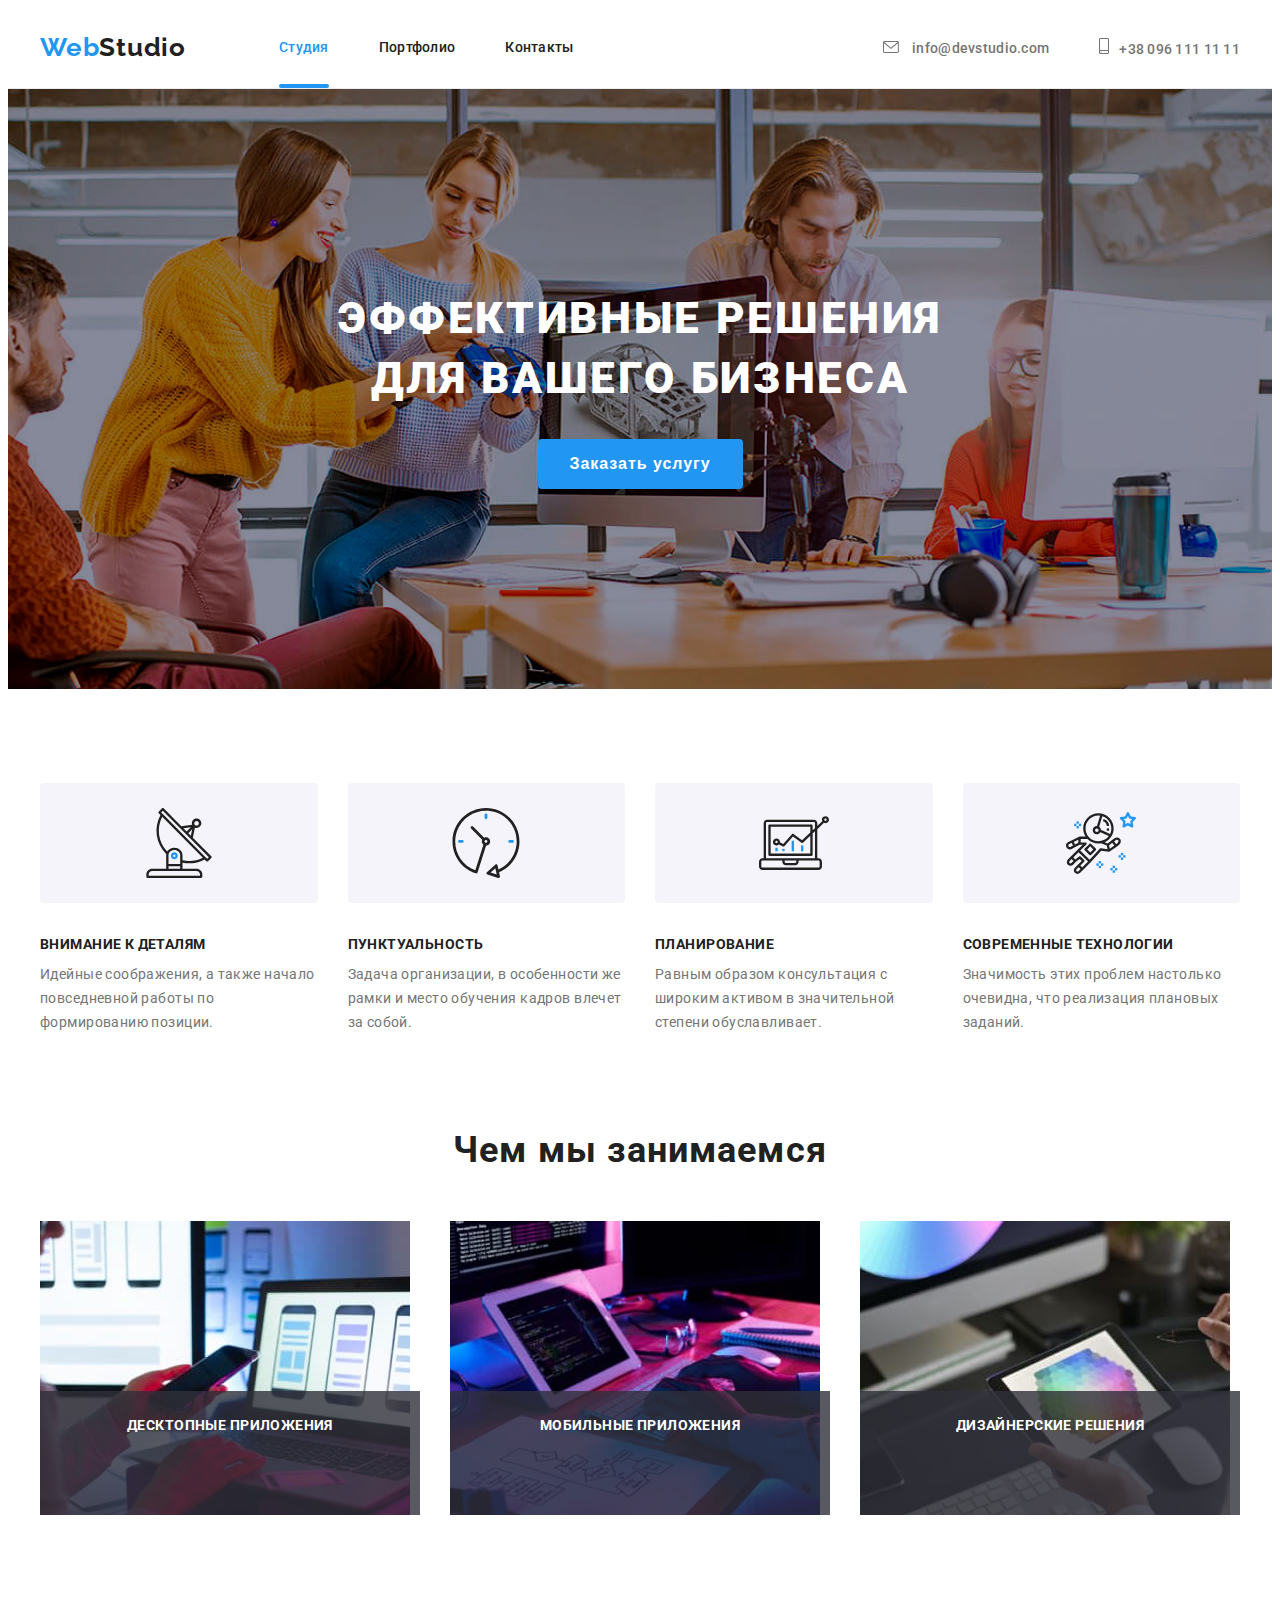
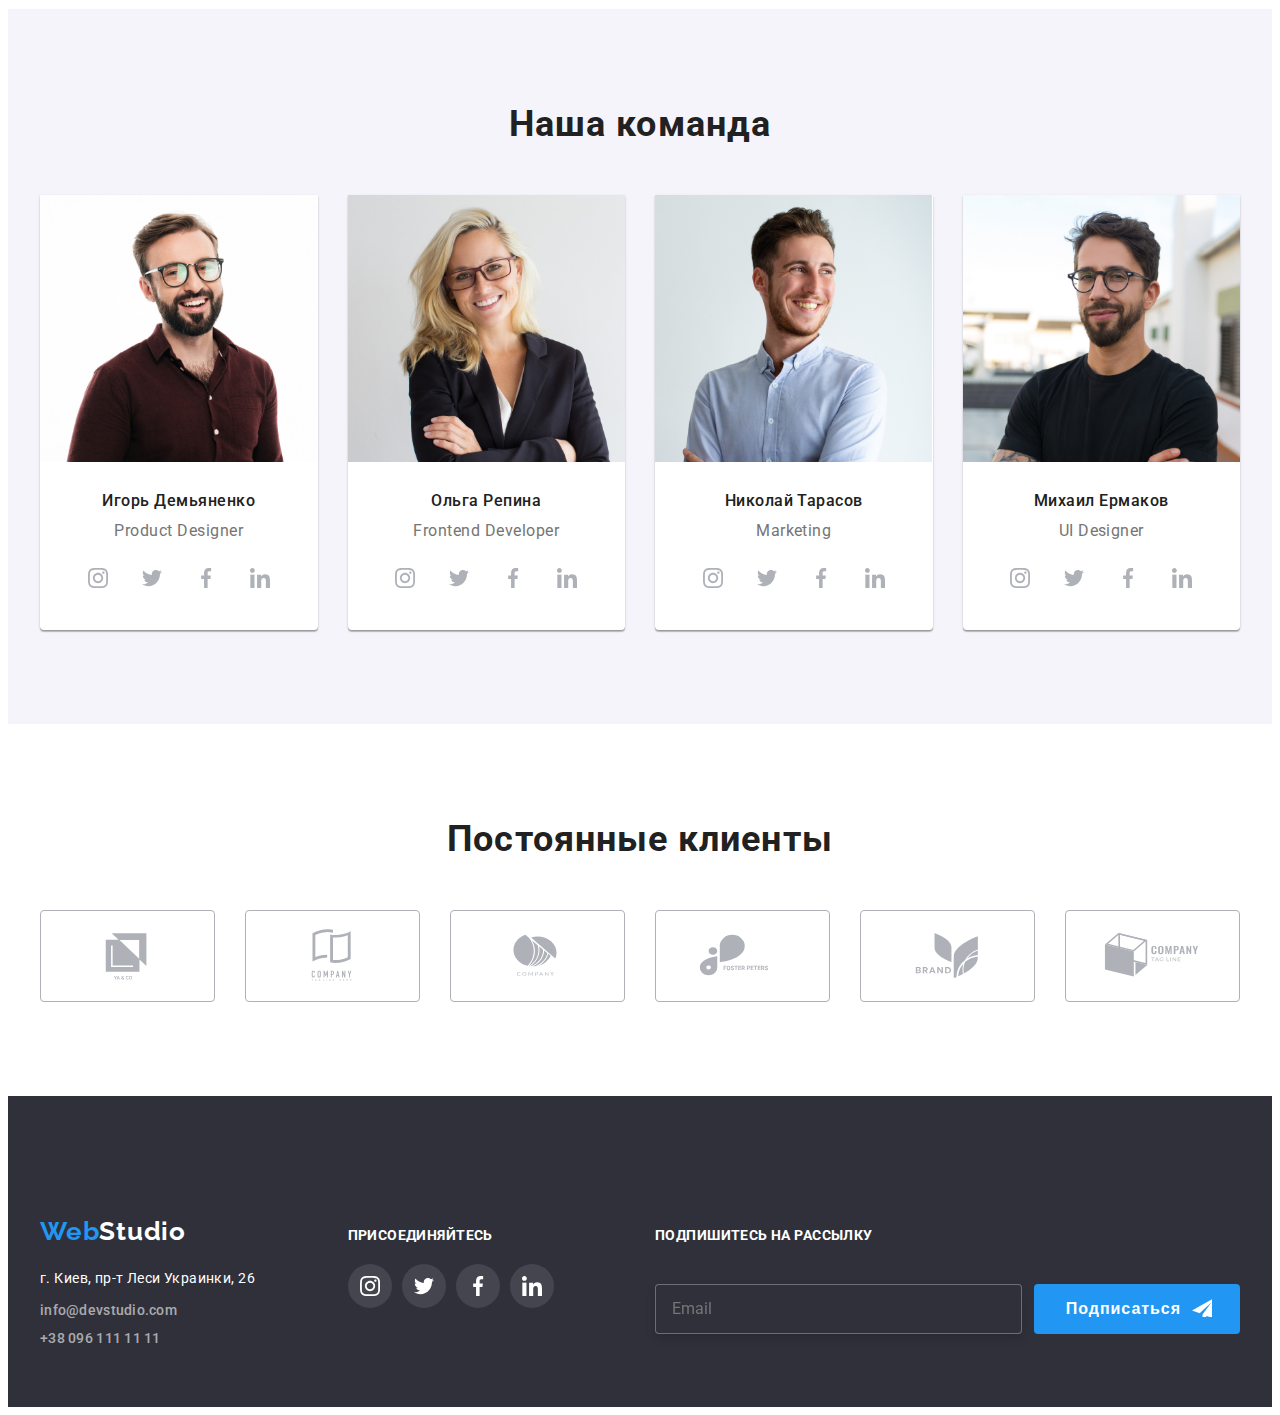
==== commit cbb4c19c: "починил меню" ====
--- a/index.html
+++ b/index.html
@@ -56,59 +56,57 @@
             >
           </li>
         </ul>
-      </div><button class="menu-open-btn" type="button" data-menu-open><svg class="formenu" width="40" height="40">
-        <use href=".images/icons.svg#burger"></use>
-      </svg></button>
+      </div>
+      <!-- Mobile menu -->
+      <button class="mobile-menu-button" type="button" data-menu-open>
+          <svg class="mobile-menu-button__icon" width="40" height="40">
+              <use href="./images/icons.svg#icon-burger-menu">
+              </use>
+          </svg>
+      </button>
       <div class="mobile-menu" data-menu>
-        <div class="container mobile-menu-container">
-          <button type="button" class="button-menu-close" data-menu-close>
-            <svg class="menu-social-icon" height="20" width="20">
-              <use href="./images/symbol-defs.svg#icon-close"></use>
-            </svg>
-          </button>
-          <nav class="mobile-menu-nav">
-            <ul class="mobile-menu-list list">
-              <li class="mobile-menu-item">
-                <a href="#" class="mobile-menu-link link">Студия</a>
-              </li>
-              <li class="mobile-menu-item">
-                <a href="portfolio.html" class="mobile-menu-link link">Портфолио</a>
-              </li>
-              <li class="mobile-menu-item">
-                <a href="#" class="mobile-menu-link link">Контакты</a>
-              </li>
-            </ul>
-          </nav>
-
-          <ul class="mobile-menu-contact list">
-            <li class="current-contact"><a href="" class="mobile-contact-current">+38 096 111 11 11</a></li>
-            <li ><a href="" class="mobile-contact">info@devstudio.com</a></li>
-          </ul>
-
-          <ul class="mobile-menu-network-list list">
-            <li class="mobile-menu-network-item">
-              <a href="#" class="mobile-menu-network-link">
-                Instagram
-            </a>
-          </li>
-            <li class="mobile-menu-network-item">
-              <a href="#" class="mobile-menu-network-link">
-                Twitter
-            </a>
-          </li>
-            <li class="mobile-menu-network-item">
-              <a href="#" class="mobile-menu-network-link">
-                Facebook
-            </a>
-          </li>
-            <li class="mobile-menu-network-item">
-              <a href="#" class="mobile-menu-network-link">
-                LinkedIn
-            </a>
-          </li>
-          </ul>
-
-        </div>
+          <div class="container mobile-menu-container">
+              <button class="mobile-menu-close-btn" data-menu-close>
+                  <svg class="mobile-menu-close-icon" width="40" height="40">
+                      <use href="./images/icons.svg#icon-close-mobile"></use>
+                  </svg>
+              </button>
+              <nav class="mobile-menu-nav">
+                  <ul class="mobile-menu-list">
+                      <li class="mobile-menu-list__item">
+                          <a class="mobile-menu-list__link" href="./index.html">Студия</a>
+                      </li>
+                      <li class="mobile-menu-list__item">
+                          <a class="mobile-menu-list__link" href="./portfolio.html">Портфолио</a>
+                      </li>
+                      <li class="mobile-menu-list__item">
+                          <a class="mobile-menu-list__link" href="#">Контакты</a>
+                      </li>
+                  </ul>
+                  <ul class="mobile-menu__contacts">
+                      <li class="mobile-menu__contact">
+                          <a class="mobile-menu__contact-link" href="#">+38 096 111 11 11</a>
+                      </li>
+                      <li class="mobile-menu__contact">
+                          <a class="mobile-menu__contact-link" href="#">info@devstudio.com</a>
+                      </li>
+                  </ul>
+                  <ul class="mobile-menu__social-list">
+                      <li class="mobile-menu__social-list-item">
+                          <a class="mobile-menu__social-list-item-link" href="#">Instagram</a>
+                      </li>
+                      <li class="mobile-menu__social-list-item">
+                          <a class="mobile-menu__social-list-item-link" href="#">Twitter</a>
+                      </li>
+                      <li class="mobile-menu__social-list-item">
+                          <a class="mobile-menu__social-list-item-link" href="#">Facebook</a>
+                      </li>
+                      <li class="mobile-menu__social-list-item">
+                          <a class="mobile-menu__social-list-item-link" href="#">LinkedIn</a>
+                      </li>
+                  </ul>
+              </nav>
+          </div>
       </div>
     </header>
     <main>
@@ -159,33 +157,37 @@
           <h2 class="title">Чем мы занимаемся</h2>
           <ul class="img-list list">
             <li class="img-item">
+              <picture>
+                <source srcset="./images/a1.jpg 1x, ./images/img1-2x.jpg 2x">
               <img
                 class="img work-pic"
                 src="./images/a1.jpg"
                 alt="Рабочий процесс"
                 width="370"
                 height="294"
-              />
+              /></picture>
               <p class="img-overlay">десктопные приложения</p>
             </li>
-            <li class="img-item">
+            <li class="img-item"><picture>
+              <source srcset="./images/a2.jpg 1x, ./images/img2-2x.jpg 2x">
               <img
                 class="img work-pic"
                 src="./images/a2.jpg"
                 alt="Рабочий процесс"
                 width="370"
                 height="294"
-              />
+              /></picture>
               <p class="img-overlay">мобильные приложения</p>
             </li>
-            <li class="img-item">
+            <li class="img-item"><picture>
+              <source srcset="./images/a3.jpg 1x, ./images/img3-2x.jpg 2x">
               <img
                 class="img work-pic"
                 src="./images/a3.jpg"
                 alt="Рабочий процесс"
                 width="370"
                 height="294"
-              />
+              /></picture>
               <p class="img-overlay">дизайнерские решения</p>
             </li>
           </ul>
@@ -531,5 +533,6 @@
       </div>
     </div>
     <script src="./js/modal.js"></script>
+    <script src="./js/mobile-menu.js"></script>
   </body>
 </html>
--- a/css/main.min.css
+++ b/css/main.min.css
@@ -1,2 +1,2 @@
-.visually-hidden{position:absolute !important;clip:rect(1px 1px 1px 1px);clip:rect(1px, 1px, 1px, 1px);padding:0 !important;border:0 !important;height:1px !important;width:1px !important;overflow:hidden}.btn{font-style:normal;font-weight:700;font-size:16px;line-height:1.88;letter-spacing:0.06em;color:#fff;background-color:#2196f3;cursor:pointer;border-radius:4px;padding:10px 32px;border:0px;transition:background-color 250ms cubic-bezier(0.4, 0, 0.2, 1)}.btn:hover,.btn:focus{background-color:#188CE8;color:#fff}.head-logo{font-family:Raleway;font-style:normal;font-weight:700;font-size:26px;line-height:31px;letter-spacing:0.03em;color:#2196f3;margin-right:93px}.logo-black{font-family:Raleway;font-style:normal;font-weight:700;font-size:26px;line-height:31px;letter-spacing:0.03em;color:#212121}.foot-logo{font-family:Raleway;font-style:normal;font-weight:700;font-size:26px;line-height:31px;letter-spacing:0.03em;color:#2196f3;display:inline-block;margin-bottom:20px}@media screen and (max-width: 767px){.foot-logo{align-self:center}}.logo-white{font-family:Raleway;font-style:normal;font-weight:700;font-size:26px;line-height:31px;letter-spacing:0.03em;color:#fff}.title{font-style:normal;font-weight:700;font-size:36px;line-height:1.17;text-align:center;letter-spacing:0.03em;color:#212121;margin-bottom:50px}.link{text-decoration:none}.list{list-style:none;margin:0;padding:0}.site-nav,.adress-list,.nav,.header-container{display:flex;align-items:center}@media screen and (max-width: 767px){.site-nav,.adress-list{display:none}}.nav-item:not(:last-child){margin-right:50px}.adress-list{margin-left:auto}.nav-link{font-style:normal;font-weight:500;font-size:14px;line-height:1.14;letter-spacing:0.02em;color:#212121;position:relative;display:block;padding-bottom:32px;padding-top:32px;transition:color 250ms cubic-bezier(0.4, 0, 0.2, 1)}.nav-link:hover,.nav-link:focus{color:#2196f3}.nav-link.current{color:#2196f3}.current::after{position:absolute;width:100%;height:4px;border-radius:2px;content:'';background-color:#2196f3;bottom:-0.5px;left:0}.adress-link{font-style:normal;font-weight:500;font-size:14px;line-height:1.14;letter-spacing:0.02em;color:#757575;align-items:center;transition:color 250ms cubic-bezier(0.4, 0, 0.2, 1)}@media screen and (min-width: 768px) and (max-width: 1199px){.adress-link{font-size:12px;line-height:1.17}}.adress-link:hover,.adress-link:focus{color:#2196f3}.adress-link-item:not(:last-child){margin-right:50px}@media screen and (min-width: 768px) and (max-width: 1199px){.adress-link-item:not(:last-child){margin:0}}.icon-envelope{fill:currentColor;margin-right:10px}.icon-smartphone{fill:currentColor;margin-right:10px}@media screen and (max-width: 767px){.adress-list{display:none}}@media screen and (min-width: 768px){.adress-list{margin-left:auto;display:flex;flex-direction:column;align-items:flex-start;padding:22px 0}}@media screen and (min-width: 1200px){.adress-list{display:flex;flex-wrap:nowrap;flex-direction:row}}.container{padding-left:15px;padding-right:15px}@media screen and (min-width: 480px){.container{max-width:480px;margin-right:auto;margin-left:auto}}@media screen and (min-width: 768px){.container{max-width:768px}}@media screen and (min-width: 1200px){.container{max-width:1200px}}.section{padding:60px 0}@media screen and (min-width: 1200px){.section{padding:94px 0}}body{color:#fff;font-family:"Roboto", sans-serif}img{display:block;height:auto;max-width:100%}h1,h2,h3,h4,h5,h6,p{margin-top:0;margin-bottom:0;padding-top:0;padding-bottom:0}.page-header{border-bottom:1px solid #ececec}@media screen and (max-width: 767px){.page-header{padding:16px 0;position:relative}}.menu-open{position:absolute;top:22px;right:22px}.section-hero{padding:118px 0;background-color:#2f303a;background-image:url(../images/hero/mobile-hero.jpg);background-repeat:no-repeat;background-size:cover;background-position:center}@media (min-device-pixel-ratio: 2), (min-resolution: 192dpi), (min-resolution: 2dppx){.section-hero{background-image:url(../images/hero/hero-mobile2x.jpg)}}@media screen and (min-width: 768px){.section-hero{background-image:url(../images/hero/tablet-hero.jpg)}}@media screen and (min-width: 768px) and (min-device-pixel-ratio: 2), screen and (min-width: 768px) and (min-resolution: 192dpi), screen and (min-width: 768px) and (min-resolution: 2dppx){.section-hero{background-image:url(../images/hero/hero-tablet2x.jpg)}}@media screen and (min-width: 1200px){.section-hero{background-image:url(../images/hero/desktop-hero.jpg);padding:200px 0}}@media screen and (min-width: 1200px) and (min-device-pixel-ratio: 2), screen and (min-width: 1200px) and (min-resolution: 192dpi), screen and (min-width: 1200px) and (min-resolution: 2dppx){.section-hero{background-image:url(../images/hero/hero-desktop2x.jpg);padding:200px 0}}.headline{font-weight:900;font-size:26px;line-height:1.62;text-align:center;letter-spacing:0.06em;text-transform:uppercase;color:#ffffff;margin:0 auto;max-width:370px}@media screen and (min-width: 1200px){.headline{font-size:44px;line-height:1.36;max-width:696px}}.title-wrap{margin-left:auto;margin-right:auto;max-width:360px;min-height:164px;justify-content:center}@media screen and (min-width: 1200px){.title-wrap{margin-left:auto;margin-right:auto;max-width:696px;min-height:200px}}.hero-button{margin-top:30px;display:block;margin-left:auto;margin-right:auto}.section-advantages{padding-top:60px;padding-bottom:60px}@media screen and (min-width: 1200px){.section-advantages{padding-top:94px;padding-bottom:47px}}.advantage-list{display:flex;margin-left:-30px;margin-top:-30px;flex-wrap:wrap}.advantage-item{margin-left:30px;margin-top:30px;flex-basis:calc((100% - 30px * var(--flex-item)) / var(--flex-item));--flex-item: 1}.advantage-item::before{display:inline-block;content:"";height:120px;width:100%;border-radius:4px;background-size:70px 70px;background-color:#f5f4fa;background-repeat:no-repeat;background-position:center;margin-bottom:30px}@media screen and (min-width: 768px){.advantage-item{--flex-item: 2}}@media screen and (min-width: 1200px){.advantage-item{--flex-item: 4}}.icon-antenna::before{background-image:url(../images/antenna.svg)}.icon-clock::before{background-image:url(../images/clock.svg)}.icon-diagram::before{background-image:url(../images/diagram.svg)}.icon-astronaut::before{background-image:url(../images/astronaut.svg)}.advantage-titles{font-style:normal;font-weight:700;font-size:14px;line-height:1.14;letter-spacing:0.03em;text-transform:uppercase;color:#212121;display:block;margin-bottom:10px;text-align:center}@media screen and (min-width: 768px){.advantage-titles{text-align:start}}.advantage-text{font-style:normal;font-weight:400;font-size:14px;line-height:1.71;letter-spacing:0.03em;color:#757575}.section-gallery{padding-top:47px;padding-bottom:94px;display:none}@media screen and (min-width: 1200px){.section-gallery{display:block}}.img-list{display:flex;margin-left:-30px;margin-top:-30px}.img-item{margin-left:30px;margin-top:30px;flex-basis:calc((100% - 90px) / 3);position:relative}.img-overlay{position:absolute;height:70px;width:100%;bottom:0;left:0;padding-top:27px;padding-bottom:27px;font-family:Roboto;font-style:normal;font-weight:700;font-size:14px;line-height:1.14;text-align:center;letter-spacing:0.03em;text-transform:uppercase;color:#fff;background-color:rgba(47,48,58,0.8)}.section-team{padding-bottom:60px;padding-top:60px;background-color:#f5f4fa}@media screen and (min-width: 1200px){.section-team{padding-bottom:94px;padding-top:94px}}.soc-links-list{display:inline-flex;margin-top:16px}.soc-link{display:flex;justify-content:center;align-items:center;width:44px;height:44px;border-radius:50%;transition:background-color 250ms cubic-bezier(0.4, 0, 0.2, 1)}.soc-link:hover,.soc-link:focus{background-color:#2196f3}.soc-link:hover .soc-icon,.soc-link:focus .soc-icon{fill:#fff}.soc-icon{fill:#afb1b8;transition:fill 250ms cubic-bezier(0.4, 0, 0.2, 1)}.soc-item:not(:last-child){margin-right:10px}.team-list{display:flex;flex-wrap:wrap;margin-left:-30px;margin-top:-30px}.team-item{background-color:#fff;margin-left:30px;margin-top:30px;box-shadow:0px 1px 3px rgba(0,0,0,0.12),0px 1px 1px rgba(0,0,0,0.14),0px 2px 1px rgba(0,0,0,0.2);border-radius:0px 0px 4px 4px}@media screen and (min-width: 768px){.team-item{flex-basis:calc((100% - 30px * var(--flex-item)) / var(--flex-item));--flex-item:2}}@media screen and (min-width: 1200px){.team-item{flex-basis:calc((100% - 30px * var(--flex-item)) / var(--flex-item));--flex-item:4}}.team-sub{padding-left:auto;padding-right:auto;padding-top:30px;padding-bottom:30px;text-align:center}.team-name{font-style:normal;font-weight:500;font-size:16px;line-height:1.18;text-align:center;letter-spacing:0.03em;color:#212121}.team-pos{font-style:normal;font-weight:400;font-size:16px;line-height:1.19;text-align:center;letter-spacing:0.03em;color:#757575;margin-top:10px}.section-clients{padding-top:60px;padding-bottom:60px}@media screen and (min-width: 1200px){.section-clients{padding-top:94px;padding-bottom:94px}}.clients-list{display:flex;justify-content:space-between;margin-top:-30px;margin-left:-30px;flex-wrap:wrap}.clients-item{flex-basis:calc((100% - 30px * var(--flex-item)) / var(--flex-item));margin-left:30px;margin-top:30px;--flex-item: 2}@media screen and (min-width: 768px){.clients-item{--flex-item: 3}}@media screen and (min-width: 1200px){.clients-item{--flex-item: 6}}.clients-link{color:#AFB1B8;display:flex;width:100%;height:92px;border:1px solid #AFB1B8;box-sizing:border-box;border-radius:4px;justify-content:center;align-items:center;text-decoration:none;transition:color 250ms cubic-bezier(0.4, 0, 0.2, 1),border 250ms cubic-bezier(0.4, 0, 0.2, 1)}.clients-link:hover,.clients-link:focus{color:#2196f3;border:1px solid #2196f3}.clients-link:hover .clients-icon .clients-link:focus .clients-icon{fill:currentColor}.clients-icon{display:inline-block;fill:currentColor;transition:fill 250ms cubic-bezier(0.4, 0, 0.2, 1)}.page-footer{padding-top:60px;padding-bottom:60px;background-color:#2f303a}.contact-item:not(:last-child){margin-bottom:9px}.contact-link{font-style:normal;font-weight:500;font-size:14px;line-height:1.14;letter-spacing:0.02em;color:rgba(255,255,255,0.6);text-decoration:none;display:inline-block;transition:color 250ms cubic-bezier(0.4, 0, 0.2, 1)}.contact-link:hover,.contact-link:focus{color:#2196f3}@media screen and (max-width: 767px){.contact-list{display:flex;flex-direction:column;align-items:center}}@media screen and (min-width: 768px){.contact-list{display:flex;flex-direction:column;align-items:center}}@media screen and (min-width: 1200px){.contact-list{align-items:flex-start;flex-direction:column}}.footer-flex{display:flex;justify-content:space-between;align-items:baseline}@media screen and (max-width: 767px){.footer-flex{display:flex;flex-direction:column;align-items:center}}@media screen and (max-width: 1199px){.footer-flex{display:flex;flex-wrap:wrap}}@media screen and (min-width: 1200px){.footer-flex{display:flex;justify-content:space-between;flex-basis:calc((100% - 30px) / 2)}}@media screen and (max-width: 767px){.logo-adress{display:flex;flex-direction:column}}@media screen and (min-width: 768px){.logo-adress{display:flex;flex-direction:column;align-items:center}}@media screen and (min-width: 1200px){.logo-adress{display:flex;flex-basis:calc((100% - 30px) / 2);align-items:baseline;align-items:flex-start}}.flex-half{align-items:baseline;display:flex;justify-content:space-between}@media screen and (max-width: 767px){.flex-half{display:flex;flex-direction:column;align-items:center}}@media screen and (min-width: 768px){.flex-half{width:100%;flex-direction:row}}@media screen and (min-width: 1200px){.flex-half{align-items:baseline;flex-basis:calc((100% - 30px) / 2);justify-content:space-between}}.map-adress{font-family:Roboto;font-style:normal;font-weight:400;font-size:14px;line-height:1.71;letter-spacing:0.03em;color:#fff;display:inline-block}.footer-soc-title{display:flex;font-family:Roboto;font-style:normal;font-weight:700;font-size:14px;line-height:1.14;letter-spacing:0.03em;text-transform:uppercase;margin-bottom:20px;color:#fff;margin-top:60px}@media screen and (max-width: 767px){.footer-soc-links{display:flex;flex-direction:column;align-items:center}}@media screen and (max-width: 1199px){.footer-soc-links{flex-direction:column;align-items:center;display:flex}}@media screen and (min-width: 1200px){.footer-soc-links{flex-basis:calc((100% - 30px) / 2);flex-direction:column;align-items:center}}.soc-links-list-foot{display:inline-flex}.soc-link-foot{display:flex;justify-content:center;align-items:center;width:44px;height:44px;border-radius:50%;background-color:rgba(255,255,255,0.1);transition:background-color 250ms cubic-bezier(0.4, 0, 0.2, 1)}.soc-icon-foot{fill:#ffffff;transition:fill 250ms cubic-bezier(0.4, 0, 0.2, 1)}.soc-item-foot:not(:last-child){margin-right:10px}.soc-link-foot:hover,.soc-link-foot:focus{background-color:#2196f3}.soc-link-foot:hover .soc-icon,.soc-link-foot:focus .soc-icon{fill:#fff}.footer-form-sect{font-size:0;width:100%}@media screen and (max-width: 767px){.footer-form-sect{display:flex;flex-direction:column;align-items:center}}@media screen and (max-width: 1199px){.footer-form-sect{display:flex;flex-direction:column;align-items:center}}@media screen and (min-width: 1200px){.footer-form-sect{flex-direction:row;justify-content:flex-start;flex-basis:calc((100% - 30px) / 2);padding-top:12px;font-size:0;flex-basis:calc((100% - 30px) / 2);align-items:baseline}}.footer-form-title{font-family:Roboto;font-style:normal;font-weight:bold;font-size:14px;line-height:1.14;letter-spacing:0.03em;text-transform:uppercase;color:#fff;margin-bottom:20px;margin-top:60px}.footer-email-form{width:100%;display:flex}@media screen and (max-width: 767px){.footer-email-form{flex-direction:column;align-items:center}}@media screen and (min-width: 768px){.footer-email-form{flex-direction:column;align-items:center}}@media screen and (min-width: 1200px){.footer-email-form{flex-direction:row;justify-content:flex-start;align-items:baseline;justify-content:space-between}}.email-footer{background-color:#2f303a;border:1px solid rgba(255,255,255,0.3);box-sizing:border-box;filter:drop-shadow(0px 4px 4px rgba(0,0,0,0.15));border-radius:4px;height:50px;width:100%;max-width:450px;padding-left:16px;padding-top:15px;padding-bottom:15px;vertical-align:middle;font-family:Roboto;font-weight:400;font-size:16px;line-height:1.25;color:rgba(255,255,255,0.6)}.email-footer:focus,.email-footer:hover{border:1px solid #2196f3;box-sizing:border-box;border-radius:4px}.email-submit-btn{position:relative;padding-right:59px;margin-top:20px;margin-left:12px}.email-submit-btn:after{content:"";background-image:url(../images/send-form.svg);position:absolute;width:20px;height:20px;top:13px;right:28px}.title-port{font-style:normal;font-weight:700;font-size:18px;line-height:2;letter-spacing:0.06em;color:#212121}.filter-button{font-style:normal;font-weight:500;font-size:16px;line-height:1.63;text-align:center;letter-spacing:0.03em;background-color:#f5f4fa;color:#212121;margin-top:15px;border-radius:4px;cursor:pointer;border:0px;padding:6px 22px;display:inline-block;transition:color 250ms cubic-bezier(0.4, 0, 0.2, 1),background-color 250ms cubic-bezier(0.4, 0, 0.2, 1)}.filter-button:hover,.filter-button:focus{color:#fff;background:#2196f3}.filter-list{display:flex;flex-wrap:wrap;justify-content:flex-start;margin-bottom:50px;margin-top:-15px}@media screen and (min-width: 768px){.filter-list{justify-content:center}}.fltr-btn-item{display:inline-block;justify-content:center}.fltr-btn-item:not(:first-child){margin-left:6px}.portfolio-list{display:flex;flex-wrap:wrap;margin-left:-30px;margin-top:-30px}.port-item{margin-left:30px;margin-top:30px;flex-basis:calc((100% - 30px * var(--flex-item)) / var(--flex-item));--flex-item: 1}@media screen and (min-width: 768px){.port-item{--flex-item:2}}@media screen and (min-width: 1200px){.port-item{--flex-item:3}}.port-link{height:100%;display:block;transition:box-shadow 250ms cubic-bezier(0.4, 0, 0.2, 1)}@media screen and (min-width: 768px) and (max-width: 1199px){.port-link{display:flex;flex-direction:column}}.port-link:hover .port-overlay,.port-link:focus .port-overlay{transform:translateY(0%)}.port-link:hover,.port-link:focus{box-shadow:0px 1px 1px rgba(0,0,0,0.12),0px 4px 4px rgba(0,0,0,0.06),1px 4px 6px rgba(0,0,0,0.16)}.port-sub{background-color:#fff;border-left:1px solid #eeeeee;border-right:1px solid #eeeeee;border-bottom:1px solid #eeeeee;box-sizing:border-box;flex-grow:1;padding-top:20px;padding-bottom:20px;padding-left:24px;padding-right:24px}@media screen and (min-width: 768px) and (max-width: 1199px){.port-sub{flex-grow:1}}.text-port{font-style:normal;font-weight:400;font-size:16px;line-height:1.88;letter-spacing:0.03em;color:#757575;margin-top:4px}.card-fix{position:relative;overflow:hidden}.port-overlay{display:block;position:absolute;height:100%;width:100%;top:0;left:0;background-color:rgba(33,150,243,0.9);padding-top:63px;padding-bottom:63px;padding-right:24px;padding-left:24px;transform:translateY(100%);transition:transform 250ms cubic-bezier(0.4, 0, 0.2, 1)}.overlay-text{font-family:Roboto;font-style:normal;font-weight:400;font-size:18px;line-height:1.56;letter-spacing:0.03em;color:#fff}.backdrop{position:fixed;top:0;left:0;width:100%;height:100%;background-color:rgba(0,0,0,0.2);opacity:1;transition:opacity 350ms cubic-bezier(0.4, 0, 0.2, 1)}.backdrop.is-hidden{opacity:0;pointer-events:none}.backdrop.is-hidden .modal{transform:translate(-50%, -50%) rotate(360deg)}.modal{height:581px;width:528px;max-height:96vh;background-color:#fff;position:absolute;top:50%;left:50%;transform:translate(-50%, -50%) rotate(0deg);transition:transform 300ms cubic-bezier(0.4, 0, 0.2, 1);padding:40px}.btn-close-modal{position:absolute;top:8px;right:8px;width:30px;height:30px;border-radius:50%;border:1px solid rgba(0,0,0,0.1);background-color:transparent;cursor:pointer;align-items:center;justify-content:center;display:flex}.btn-close-modal:hover .close-cross,.btn-close-modal:focus .close-cross{fill:#2196f3}.modal-headline{font-family:inherit;font-style:normal;font-weight:700;font-size:20px;line-height:1.15;text-align:center;letter-spacing:0.03em;color:#212121;margin-bottom:12px}.form-modal-all{display:flex;flex-direction:column}.modal-form-field{display:inline-block;font-family:Roboto;font-style:normal;font-weight:normal;font-size:12px;line-height:1.17;margin-bottom:10px;letter-spacing:0.01em;color:#757575}.modal-form-field-content{position:relative;margin-top:6px;display:block}.modal-form-input{width:100%;height:40px;padding-left:42px;border:1px solid rgba(33,33,33,0.2);box-sizing:border-box;border-radius:4px;transition:color 250ms cubic-bezier(0.4, 0, 0.2, 1)}.modal-form-input:focus{outline:none;border-color:#2196f3;transition:color 250ms cubic-bezier(0.4, 0, 0.2, 1)}.modal-form-input:focus:not(:placeholder-shown):invalid{border:1px solid #2196f3;box-sizing:border-box;border-radius:4px}.modal-form-icons{position:absolute;left:12px;top:11px;fill:#212121}.modal-form-input:focus+.modal-form-icons{fill:#2196f3;transition:color 250ms cubic-bezier(0.4, 0, 0.2, 1)}.form-textarea{margin-top:6px;width:100%;resize:none;height:120px;padding-top:6px;padding-left:16px;padding-right:16px;border:1px solid rgba(33,33,33,0.2);box-sizing:border-box;border-radius:4px}.form-textarea::placeholder{font-family:Roboto;font-style:normal;font-weight:normal;font-size:12px;line-height:14px;letter-spacing:0.01em;color:rgba(117,117,117,0.5)}.form-textarea:focus{outline:none;border-color:#2196f3}.modal-form-check-label{font-family:Roboto;font-style:normal;font-weight:normal;font-size:14px;line-height:1.71;letter-spacing:0.03em;padding-left:12px;color:#757575}.policy-link{color:#2196f3}.checkbox-wrap{display:block;margin-top:9px;position:relative;height:24px}.modal-form-check-label::before{display:inline-block;content:"";width:20px;height:20px;cursor:pointer;margin-right:10px;border:1px solid #303030;background:#fff;box-shadow:0px 1px 3px rgba(0,0,0,0.12),0px 1px 1px rgba(0,0,0,0.14),0px 2px 1px rgba(0,0,0,0.2);border-radius:4px;vertical-align:middle;transition:color 250ms cubic-bezier(0.4, 0, 0.2, 1)}.modal-form-check:checked+.modal-form-check-label::before{background-color:#2196f3;background-image:url(../images/check.svg);background-origin:border-box;background-size:contain;transition:color 250ms cubic-bezier(0.4, 0, 0.2, 1)}.modal-form-check:focus+.modal-form-check-label::before{outline:none;border-color:#2196f3}.modal-form-check:focus+.modal-form-check-label::before:focus+.modal-form-icons{fill:#2196f3}.form-button{margin-top:25px;display:inline-block;width:200px;height:50px;align-self:center;transition:color 250ms cubic-bezier(0.4, 0, 0.2, 1),background-color 250ms cubic-bezier(0.4, 0, 0.2, 1)}.form-button:hover,.form-button:focus{background-color:#188ce8;color:#fff}
+.visually-hidden{position:absolute !important;clip:rect(1px 1px 1px 1px);clip:rect(1px, 1px, 1px, 1px);padding:0 !important;border:0 !important;height:1px !important;width:1px !important;overflow:hidden}.btn{font-style:normal;font-weight:700;font-size:16px;line-height:1.88;letter-spacing:0.06em;color:#fff;background-color:#2196f3;cursor:pointer;border-radius:4px;padding:10px 32px;border:0px;transition:background-color 250ms cubic-bezier(0.4, 0, 0.2, 1)}.btn:hover,.btn:focus{background-color:#188CE8;color:#fff}.head-logo{font-family:Raleway;font-style:normal;font-weight:700;font-size:26px;line-height:31px;letter-spacing:0.03em;color:#2196f3;margin-right:93px}.logo-black{font-family:Raleway;font-style:normal;font-weight:700;font-size:26px;line-height:31px;letter-spacing:0.03em;color:#212121}.foot-logo{font-family:Raleway;font-style:normal;font-weight:700;font-size:26px;line-height:31px;letter-spacing:0.03em;color:#2196f3;display:inline-block;margin-bottom:20px}@media screen and (max-width: 767px){.foot-logo{align-self:center}}.logo-white{font-family:Raleway;font-style:normal;font-weight:700;font-size:26px;line-height:31px;letter-spacing:0.03em;color:#fff}.title{font-style:normal;font-weight:700;font-size:36px;line-height:1.17;text-align:center;letter-spacing:0.03em;color:#212121;margin-bottom:50px}.link{text-decoration:none}.list{list-style:none;margin:0;padding:0}.site-nav,.adress-list,.nav,.header-container{display:flex;align-items:center}@media screen and (max-width: 767px){.site-nav,.adress-list{display:none}}.nav-item:not(:last-child){margin-right:50px}.adress-list{margin-left:auto}.nav-link{font-style:normal;font-weight:500;font-size:14px;line-height:1.14;letter-spacing:0.02em;color:#212121;position:relative;display:block;padding-bottom:32px;padding-top:32px;transition:color 250ms cubic-bezier(0.4, 0, 0.2, 1)}.nav-link:hover,.nav-link:focus{color:#2196f3}.nav-link.current{color:#2196f3}.current::after{position:absolute;width:100%;height:4px;border-radius:2px;content:'';background-color:#2196f3;bottom:-0.5px;left:0}.adress-link{font-style:normal;font-weight:500;font-size:14px;line-height:1.14;letter-spacing:0.02em;color:#757575;align-items:center;transition:color 250ms cubic-bezier(0.4, 0, 0.2, 1)}@media screen and (min-width: 768px) and (max-width: 1199px){.adress-link{font-size:12px;line-height:1.17}}.adress-link:hover,.adress-link:focus{color:#2196f3}.adress-link-item:not(:last-child){margin-right:50px}@media screen and (min-width: 768px) and (max-width: 1199px){.adress-link-item:not(:last-child){margin:0}}.icon-envelope{fill:currentColor;margin-right:10px}.icon-smartphone{fill:currentColor;margin-right:10px}@media screen and (max-width: 767px){.adress-list{display:none}}@media screen and (min-width: 768px){.adress-list{margin-left:auto;display:flex;flex-direction:column;align-items:flex-start;padding:22px 0}}@media screen and (min-width: 1200px){.adress-list{display:flex;flex-wrap:nowrap;flex-direction:row}}.container{padding-left:15px;padding-right:15px}@media screen and (min-width: 480px){.container{max-width:480px;margin-right:auto;margin-left:auto}}@media screen and (min-width: 768px){.container{max-width:768px}}@media screen and (min-width: 1200px){.container{max-width:1200px}}.section{padding:60px 0}@media screen and (min-width: 1200px){.section{padding:94px 0}}body{color:#fff;font-family:"Roboto", sans-serif}img{display:block;height:auto;max-width:100%}h1,h2,h3,h4,h5,h6,p{margin-top:0;margin-bottom:0;padding-top:0;padding-bottom:0}.page-header{border-bottom:1px solid #ececec}@media screen and (max-width: 767px){.page-header{padding:16px 0;position:relative}}.menu-open{position:absolute;top:22px;right:22px;size:40px 40px;background-color:transparent}.mobile-menu-button,.mobile-menu-close-btn{position:absolute;top:10px;right:15px;background-color:transparent;border:none;padding:0;line-height:0}.mobile-menu-close-btn{padding:11px}.mobile-menu{position:fixed;left:0;top:0;background-color:#fff;width:100vw;height:100vh;max-height:796px;overflow-y:scroll;transform:translateY(-100%);transition:transform 500ms linear}.mobile-menu.is-open{transform:translateY(0%)}.mobile-menu-container{position:relative;padding-top:48px;padding-bottom:48px;padding-left:41px;padding-right:41px}.mobile-menu-button__icon{display:flex;justify-content:center;align-items:center;padding:0}.mobile-menu-list{font-size:40px;font-weight:500;line-height:1.17;letter-spacing:0.02em;margin-bottom:302px}.mobile-menu-list__item:not(:last-child){margin-bottom:32px}.mobile-menu-list__link{text-decoration:none;color:#212121}.mobile-menu-list__link:hover,.mobile-menu-list__link:focus{color:#2196f3}.mobile-menu__contacts{margin-bottom:64px}.mobile-menu__contact-link{font-size:24px;font-weight:500;line-height:1.17;letter-spacing:0.02em;text-decoration:none;color:#757575}.mobile-menu__contact-link:hover,.mobile-menu__contact-link:focus{font-size:40px;text-decoration:none;color:#2196f3}.mobile-menu__contact:not(:last-child){margin-bottom:32px}.mobile-menu__link:hover,.mobile-menu__link:focus{color:#2196f3;font-size:40px}.mobile-menu__social-list{display:flex;justify-content:flex-start;margin-left:-10px}.mobile-menu__social-list-item{padding-left:10px;padding-right:10px}.mobile-menu__social-list-item:not(:last-child){border-right:1px solid #757575;padding-left:10px;padding-right:10px}.mobile-menu__social-list-item-link{text-decoration:none;font-size:18px;font-weight:500;line-height:1.22;letter-spacing:0.02em;color:#2196f3}@media screen and (min-width: 768px){.mobile-menu-button{display:none}.mobile-menu{display:none}}.section-hero{padding:118px 0;background-color:#2f303a;background-image:url(../images/hero/mobile-hero.jpg);background-repeat:no-repeat;background-size:cover;background-position:center}@media (min-device-pixel-ratio: 2), (min-resolution: 192dpi), (min-resolution: 2dppx){.section-hero{background-image:url(../images/hero/hero-mobile2x.jpg)}}@media screen and (min-width: 768px){.section-hero{background-image:url(../images/hero/tablet-hero.jpg)}}@media screen and (min-width: 768px) and (min-device-pixel-ratio: 2), screen and (min-width: 768px) and (min-resolution: 192dpi), screen and (min-width: 768px) and (min-resolution: 2dppx){.section-hero{background-image:url(../images/hero/hero-tablet2x.jpg)}}@media screen and (min-width: 1200px){.section-hero{background-image:url(../images/hero/desktop-hero.jpg);padding:200px 0}}@media screen and (min-width: 1200px) and (min-device-pixel-ratio: 2), screen and (min-width: 1200px) and (min-resolution: 192dpi), screen and (min-width: 1200px) and (min-resolution: 2dppx){.section-hero{background-image:url(../images/hero/hero-desktop2x.jpg);padding:200px 0}}.headline{font-weight:900;font-size:26px;line-height:1.62;text-align:center;letter-spacing:0.06em;text-transform:uppercase;color:#ffffff;margin:0 auto;max-width:370px}@media screen and (min-width: 1200px){.headline{font-size:44px;line-height:1.36;max-width:696px}}.title-wrap{margin-left:auto;margin-right:auto;max-width:360px;min-height:164px;justify-content:center}@media screen and (min-width: 1200px){.title-wrap{margin-left:auto;margin-right:auto;max-width:696px;min-height:200px}}.hero-button{margin-top:30px;display:block;margin-left:auto;margin-right:auto}.section-advantages{padding-top:60px;padding-bottom:60px}@media screen and (min-width: 1200px){.section-advantages{padding-top:94px;padding-bottom:47px}}.advantage-list{display:flex;margin-left:-30px;margin-top:-30px;flex-wrap:wrap}.advantage-item{margin-left:30px;margin-top:30px;flex-basis:calc((100% - 30px * var(--flex-item)) / var(--flex-item));--flex-item: 1}.advantage-item::before{display:inline-block;content:"";height:120px;width:100%;border-radius:4px;background-size:70px 70px;background-color:#f5f4fa;background-repeat:no-repeat;background-position:center;margin-bottom:30px}@media screen and (min-width: 768px){.advantage-item{--flex-item: 2}}@media screen and (min-width: 1200px){.advantage-item{--flex-item: 4}}.icon-antenna::before{background-image:url(../images/antenna.svg)}.icon-clock::before{background-image:url(../images/clock.svg)}.icon-diagram::before{background-image:url(../images/diagram.svg)}.icon-astronaut::before{background-image:url(../images/astronaut.svg)}.advantage-titles{font-style:normal;font-weight:700;font-size:14px;line-height:1.14;letter-spacing:0.03em;text-transform:uppercase;color:#212121;display:block;margin-bottom:10px;text-align:center}@media screen and (min-width: 768px){.advantage-titles{text-align:start}}.advantage-text{font-style:normal;font-weight:400;font-size:14px;line-height:1.71;letter-spacing:0.03em;color:#757575}.section-gallery{padding-top:47px;padding-bottom:94px;display:none}@media screen and (min-width: 1200px){.section-gallery{display:block}}.img-list{display:flex;margin-left:-30px;margin-top:-30px}.img-item{margin-left:30px;margin-top:30px;flex-basis:calc((100% - 90px) / 3);position:relative}.img-overlay{position:absolute;height:70px;width:100%;bottom:0;left:0;padding-top:27px;padding-bottom:27px;font-family:Roboto;font-style:normal;font-weight:700;font-size:14px;line-height:1.14;text-align:center;letter-spacing:0.03em;text-transform:uppercase;color:#fff;background-color:rgba(47,48,58,0.8)}.section-team{padding-bottom:60px;padding-top:60px;background-color:#f5f4fa}@media screen and (min-width: 1200px){.section-team{padding-bottom:94px;padding-top:94px}}.soc-links-list{display:inline-flex;margin-top:16px}.soc-link{display:flex;justify-content:center;align-items:center;width:44px;height:44px;border-radius:50%;transition:background-color 250ms cubic-bezier(0.4, 0, 0.2, 1)}.soc-link:hover,.soc-link:focus{background-color:#2196f3}.soc-link:hover .soc-icon,.soc-link:focus .soc-icon{fill:#fff}.soc-icon{fill:#afb1b8;transition:fill 250ms cubic-bezier(0.4, 0, 0.2, 1)}.soc-item:not(:last-child){margin-right:10px}.team-list{display:flex;flex-wrap:wrap;margin-left:-30px;margin-top:-30px}.team-item{background-color:#fff;margin-left:30px;margin-top:30px;box-shadow:0px 1px 3px rgba(0,0,0,0.12),0px 1px 1px rgba(0,0,0,0.14),0px 2px 1px rgba(0,0,0,0.2);border-radius:0px 0px 4px 4px}@media screen and (min-width: 768px){.team-item{flex-basis:calc((100% - 30px * var(--flex-item)) / var(--flex-item));--flex-item:2}}@media screen and (min-width: 1200px){.team-item{flex-basis:calc((100% - 30px * var(--flex-item)) / var(--flex-item));--flex-item:4}}.team-sub{padding-left:auto;padding-right:auto;padding-top:30px;padding-bottom:30px;text-align:center}.team-name{font-style:normal;font-weight:500;font-size:16px;line-height:1.18;text-align:center;letter-spacing:0.03em;color:#212121}.team-pos{font-style:normal;font-weight:400;font-size:16px;line-height:1.19;text-align:center;letter-spacing:0.03em;color:#757575;margin-top:10px}.section-clients{padding-top:60px;padding-bottom:60px}@media screen and (min-width: 1200px){.section-clients{padding-top:94px;padding-bottom:94px}}.clients-list{display:flex;justify-content:space-between;margin-top:-30px;margin-left:-30px;flex-wrap:wrap}.clients-item{flex-basis:calc((100% - 30px * var(--flex-item)) / var(--flex-item));margin-left:30px;margin-top:30px;--flex-item: 2}@media screen and (min-width: 768px){.clients-item{--flex-item: 3}}@media screen and (min-width: 1200px){.clients-item{--flex-item: 6}}.clients-link{color:#AFB1B8;display:flex;width:100%;height:92px;border:1px solid #AFB1B8;box-sizing:border-box;border-radius:4px;justify-content:center;align-items:center;text-decoration:none;transition:color 250ms cubic-bezier(0.4, 0, 0.2, 1),border 250ms cubic-bezier(0.4, 0, 0.2, 1)}.clients-link:hover,.clients-link:focus{color:#2196f3;border:1px solid #2196f3}.clients-link:hover .clients-icon .clients-link:focus .clients-icon{fill:currentColor}.clients-icon{display:inline-block;fill:currentColor;transition:fill 250ms cubic-bezier(0.4, 0, 0.2, 1)}.page-footer{padding-top:60px;padding-bottom:60px;background-color:#2f303a}.contact-item:not(:last-child){margin-bottom:9px}.contact-link{font-style:normal;font-weight:500;font-size:14px;line-height:1.14;letter-spacing:0.02em;color:rgba(255,255,255,0.6);text-decoration:none;display:inline-block;transition:color 250ms cubic-bezier(0.4, 0, 0.2, 1)}.contact-link:hover,.contact-link:focus{color:#2196f3}@media screen and (max-width: 767px){.contact-list{display:flex;flex-direction:column;align-items:center}}@media screen and (min-width: 768px){.contact-list{display:flex;flex-direction:column;align-items:center}}@media screen and (min-width: 1200px){.contact-list{align-items:flex-start;flex-direction:column}}.footer-flex{display:flex;justify-content:space-between;align-items:baseline}@media screen and (max-width: 767px){.footer-flex{display:flex;flex-direction:column;align-items:center}}@media screen and (max-width: 1199px){.footer-flex{display:flex;flex-wrap:wrap}}@media screen and (min-width: 1200px){.footer-flex{display:flex;justify-content:space-between;flex-basis:calc((100% - 30px) / 2)}}@media screen and (max-width: 767px){.logo-adress{display:flex;flex-direction:column}}@media screen and (min-width: 768px){.logo-adress{display:flex;flex-direction:column;align-items:center}}@media screen and (min-width: 1200px){.logo-adress{display:flex;flex-basis:calc((100% - 30px) / 2);align-items:baseline;align-items:flex-start}}.flex-half{align-items:baseline;display:flex;justify-content:space-between}@media screen and (max-width: 767px){.flex-half{display:flex;flex-direction:column;align-items:center}}@media screen and (min-width: 768px){.flex-half{width:100%;flex-direction:row}}@media screen and (min-width: 1200px){.flex-half{align-items:baseline;flex-basis:calc((100% - 30px) / 2);justify-content:space-between}}.map-adress{font-family:Roboto;font-style:normal;font-weight:400;font-size:14px;line-height:1.71;letter-spacing:0.03em;color:#fff;display:inline-block}.footer-soc-title{display:flex;font-family:Roboto;font-style:normal;font-weight:700;font-size:14px;line-height:1.14;letter-spacing:0.03em;text-transform:uppercase;margin-bottom:20px;color:#fff;margin-top:60px}@media screen and (max-width: 767px){.footer-soc-links{display:flex;flex-direction:column;align-items:center}}@media screen and (max-width: 1199px){.footer-soc-links{flex-direction:column;align-items:center;display:flex}}@media screen and (min-width: 1200px){.footer-soc-links{flex-basis:calc((100% - 30px) / 2);flex-direction:column;align-items:center}}.soc-links-list-foot{display:inline-flex}.soc-link-foot{display:flex;justify-content:center;align-items:center;width:44px;height:44px;border-radius:50%;background-color:rgba(255,255,255,0.1);transition:background-color 250ms cubic-bezier(0.4, 0, 0.2, 1)}.soc-icon-foot{fill:#ffffff;transition:fill 250ms cubic-bezier(0.4, 0, 0.2, 1)}.soc-item-foot:not(:last-child){margin-right:10px}.soc-link-foot:hover,.soc-link-foot:focus{background-color:#2196f3}.soc-link-foot:hover .soc-icon,.soc-link-foot:focus .soc-icon{fill:#fff}.footer-form-sect{font-size:0;width:100%}@media screen and (max-width: 767px){.footer-form-sect{display:flex;flex-direction:column;align-items:center}}@media screen and (max-width: 1199px){.footer-form-sect{display:flex;flex-direction:column;align-items:center}}@media screen and (min-width: 1200px){.footer-form-sect{flex-direction:row;justify-content:flex-start;flex-basis:calc((100% - 30px) / 2);padding-top:12px;font-size:0;flex-basis:calc((100% - 30px) / 2);align-items:baseline}}.footer-form-title{font-family:Roboto;font-style:normal;font-weight:bold;font-size:14px;line-height:1.14;letter-spacing:0.03em;text-transform:uppercase;color:#fff;margin-bottom:20px;margin-top:60px}.footer-email-form{width:100%;display:flex}@media screen and (max-width: 767px){.footer-email-form{flex-direction:column;align-items:center}}@media screen and (min-width: 768px){.footer-email-form{flex-direction:column;align-items:center}}@media screen and (min-width: 1200px){.footer-email-form{flex-direction:row;justify-content:flex-start;align-items:baseline;justify-content:space-between}}.email-footer{background-color:#2f303a;border:1px solid rgba(255,255,255,0.3);box-sizing:border-box;filter:drop-shadow(0px 4px 4px rgba(0,0,0,0.15));border-radius:4px;height:50px;width:100%;max-width:450px;padding-left:16px;padding-top:15px;padding-bottom:15px;vertical-align:middle;font-family:Roboto;font-weight:400;font-size:16px;line-height:1.25;color:rgba(255,255,255,0.6)}.email-footer:focus,.email-footer:hover{border:1px solid #2196f3;box-sizing:border-box;border-radius:4px}.email-submit-btn{position:relative;padding-right:59px;margin-top:20px;margin-left:12px}.email-submit-btn:after{content:"";background-image:url(../images/send-form.svg);position:absolute;width:20px;height:20px;top:13px;right:28px}.title-port{font-style:normal;font-weight:700;font-size:18px;line-height:2;letter-spacing:0.06em;color:#212121}.filter-button{font-style:normal;font-weight:500;font-size:16px;line-height:1.63;text-align:center;letter-spacing:0.03em;background-color:#f5f4fa;color:#212121;margin-top:15px;border-radius:4px;cursor:pointer;border:0px;padding:6px 22px;display:inline-block;transition:color 250ms cubic-bezier(0.4, 0, 0.2, 1),background-color 250ms cubic-bezier(0.4, 0, 0.2, 1)}.filter-button:hover,.filter-button:focus{color:#fff;background:#2196f3}.filter-list{display:flex;flex-wrap:wrap;justify-content:flex-start;margin-bottom:50px;margin-top:-15px}@media screen and (min-width: 768px){.filter-list{justify-content:center}}.fltr-btn-item{display:inline-block;justify-content:center}.fltr-btn-item:not(:first-child){margin-left:6px}.portfolio-list{display:flex;flex-wrap:wrap;margin-left:-30px;margin-top:-30px}.port-item{margin-left:30px;margin-top:30px;flex-basis:calc((100% - 30px * var(--flex-item)) / var(--flex-item));--flex-item: 1}@media screen and (min-width: 768px){.port-item{--flex-item:2}}@media screen and (min-width: 1200px){.port-item{--flex-item:3}}.port-link{height:100%;display:block;transition:box-shadow 250ms cubic-bezier(0.4, 0, 0.2, 1)}@media screen and (min-width: 768px) and (max-width: 1199px){.port-link{display:flex;flex-direction:column}}.port-link:hover .port-overlay,.port-link:focus .port-overlay{transform:translateY(0%)}.port-link:hover,.port-link:focus{box-shadow:0px 1px 1px rgba(0,0,0,0.12),0px 4px 4px rgba(0,0,0,0.06),1px 4px 6px rgba(0,0,0,0.16)}.port-sub{background-color:#fff;border-left:1px solid #eeeeee;border-right:1px solid #eeeeee;border-bottom:1px solid #eeeeee;box-sizing:border-box;flex-grow:1;padding-top:20px;padding-bottom:20px;padding-left:24px;padding-right:24px}@media screen and (min-width: 768px) and (max-width: 1199px){.port-sub{flex-grow:1}}.text-port{font-style:normal;font-weight:400;font-size:16px;line-height:1.88;letter-spacing:0.03em;color:#757575;margin-top:4px}.card-fix{position:relative;overflow:hidden}.port-overlay{display:block;position:absolute;height:100%;width:100%;top:0;left:0;background-color:rgba(33,150,243,0.9);padding-top:63px;padding-bottom:63px;padding-right:24px;padding-left:24px;transform:translateY(100%);transition:transform 250ms cubic-bezier(0.4, 0, 0.2, 1)}.overlay-text{font-family:Roboto;font-style:normal;font-weight:400;font-size:18px;line-height:1.56;letter-spacing:0.03em;color:#fff}.backdrop{position:fixed;top:0;left:0;width:100%;height:100%;background-color:rgba(0,0,0,0.2);opacity:1;transition:opacity 350ms cubic-bezier(0.4, 0, 0.2, 1)}.backdrop.is-hidden{opacity:0;pointer-events:none}.backdrop.is-hidden .modal{transform:translate(-50%, -50%) rotate(360deg)}.modal{height:581px;width:528px;max-height:96vh;background-color:#fff;position:absolute;top:50%;left:50%;transform:translate(-50%, -50%) rotate(0deg);transition:transform 300ms cubic-bezier(0.4, 0, 0.2, 1);padding:40px}.btn-close-modal{position:absolute;top:8px;right:8px;width:30px;height:30px;border-radius:50%;border:1px solid rgba(0,0,0,0.1);background-color:transparent;cursor:pointer;align-items:center;justify-content:center;display:flex}.btn-close-modal:hover .close-cross,.btn-close-modal:focus .close-cross{fill:#2196f3}.modal-headline{font-family:inherit;font-style:normal;font-weight:700;font-size:20px;line-height:1.15;text-align:center;letter-spacing:0.03em;color:#212121;margin-bottom:12px}.form-modal-all{display:flex;flex-direction:column}.modal-form-field{display:inline-block;font-family:Roboto;font-style:normal;font-weight:normal;font-size:12px;line-height:1.17;margin-bottom:10px;letter-spacing:0.01em;color:#757575}.modal-form-field-content{position:relative;margin-top:6px;display:block}.modal-form-input{width:100%;height:40px;padding-left:42px;border:1px solid rgba(33,33,33,0.2);box-sizing:border-box;border-radius:4px;transition:color 250ms cubic-bezier(0.4, 0, 0.2, 1)}.modal-form-input:focus{outline:none;border-color:#2196f3;transition:color 250ms cubic-bezier(0.4, 0, 0.2, 1)}.modal-form-input:focus:not(:placeholder-shown):invalid{border:1px solid #2196f3;box-sizing:border-box;border-radius:4px}.modal-form-icons{position:absolute;left:12px;top:11px;fill:#212121}.modal-form-input:focus+.modal-form-icons{fill:#2196f3;transition:color 250ms cubic-bezier(0.4, 0, 0.2, 1)}.form-textarea{margin-top:6px;width:100%;resize:none;height:120px;padding-top:6px;padding-left:16px;padding-right:16px;border:1px solid rgba(33,33,33,0.2);box-sizing:border-box;border-radius:4px}.form-textarea::placeholder{font-family:Roboto;font-style:normal;font-weight:normal;font-size:12px;line-height:14px;letter-spacing:0.01em;color:rgba(117,117,117,0.5)}.form-textarea:focus{outline:none;border-color:#2196f3}.modal-form-check-label{font-family:Roboto;font-style:normal;font-weight:normal;font-size:14px;line-height:1.71;letter-spacing:0.03em;padding-left:12px;color:#757575}.policy-link{color:#2196f3}.checkbox-wrap{display:block;margin-top:9px;position:relative;height:24px}.modal-form-check-label::before{display:inline-block;content:"";width:20px;height:20px;cursor:pointer;margin-right:10px;border:1px solid #303030;background:#fff;box-shadow:0px 1px 3px rgba(0,0,0,0.12),0px 1px 1px rgba(0,0,0,0.14),0px 2px 1px rgba(0,0,0,0.2);border-radius:4px;vertical-align:middle;transition:color 250ms cubic-bezier(0.4, 0, 0.2, 1)}.modal-form-check:checked+.modal-form-check-label::before{background-color:#2196f3;background-image:url(../images/check.svg);background-origin:border-box;background-size:contain;transition:color 250ms cubic-bezier(0.4, 0, 0.2, 1)}.modal-form-check:focus+.modal-form-check-label::before{outline:none;border-color:#2196f3}.modal-form-check:focus+.modal-form-check-label::before:focus+.modal-form-icons{fill:#2196f3}.form-button{margin-top:25px;display:inline-block;width:200px;height:50px;align-self:center;transition:color 250ms cubic-bezier(0.4, 0, 0.2, 1),background-color 250ms cubic-bezier(0.4, 0, 0.2, 1)}.form-button:hover,.form-button:focus{background-color:#188ce8;color:#fff}
 /*# sourceMappingURL=main.min.css.map */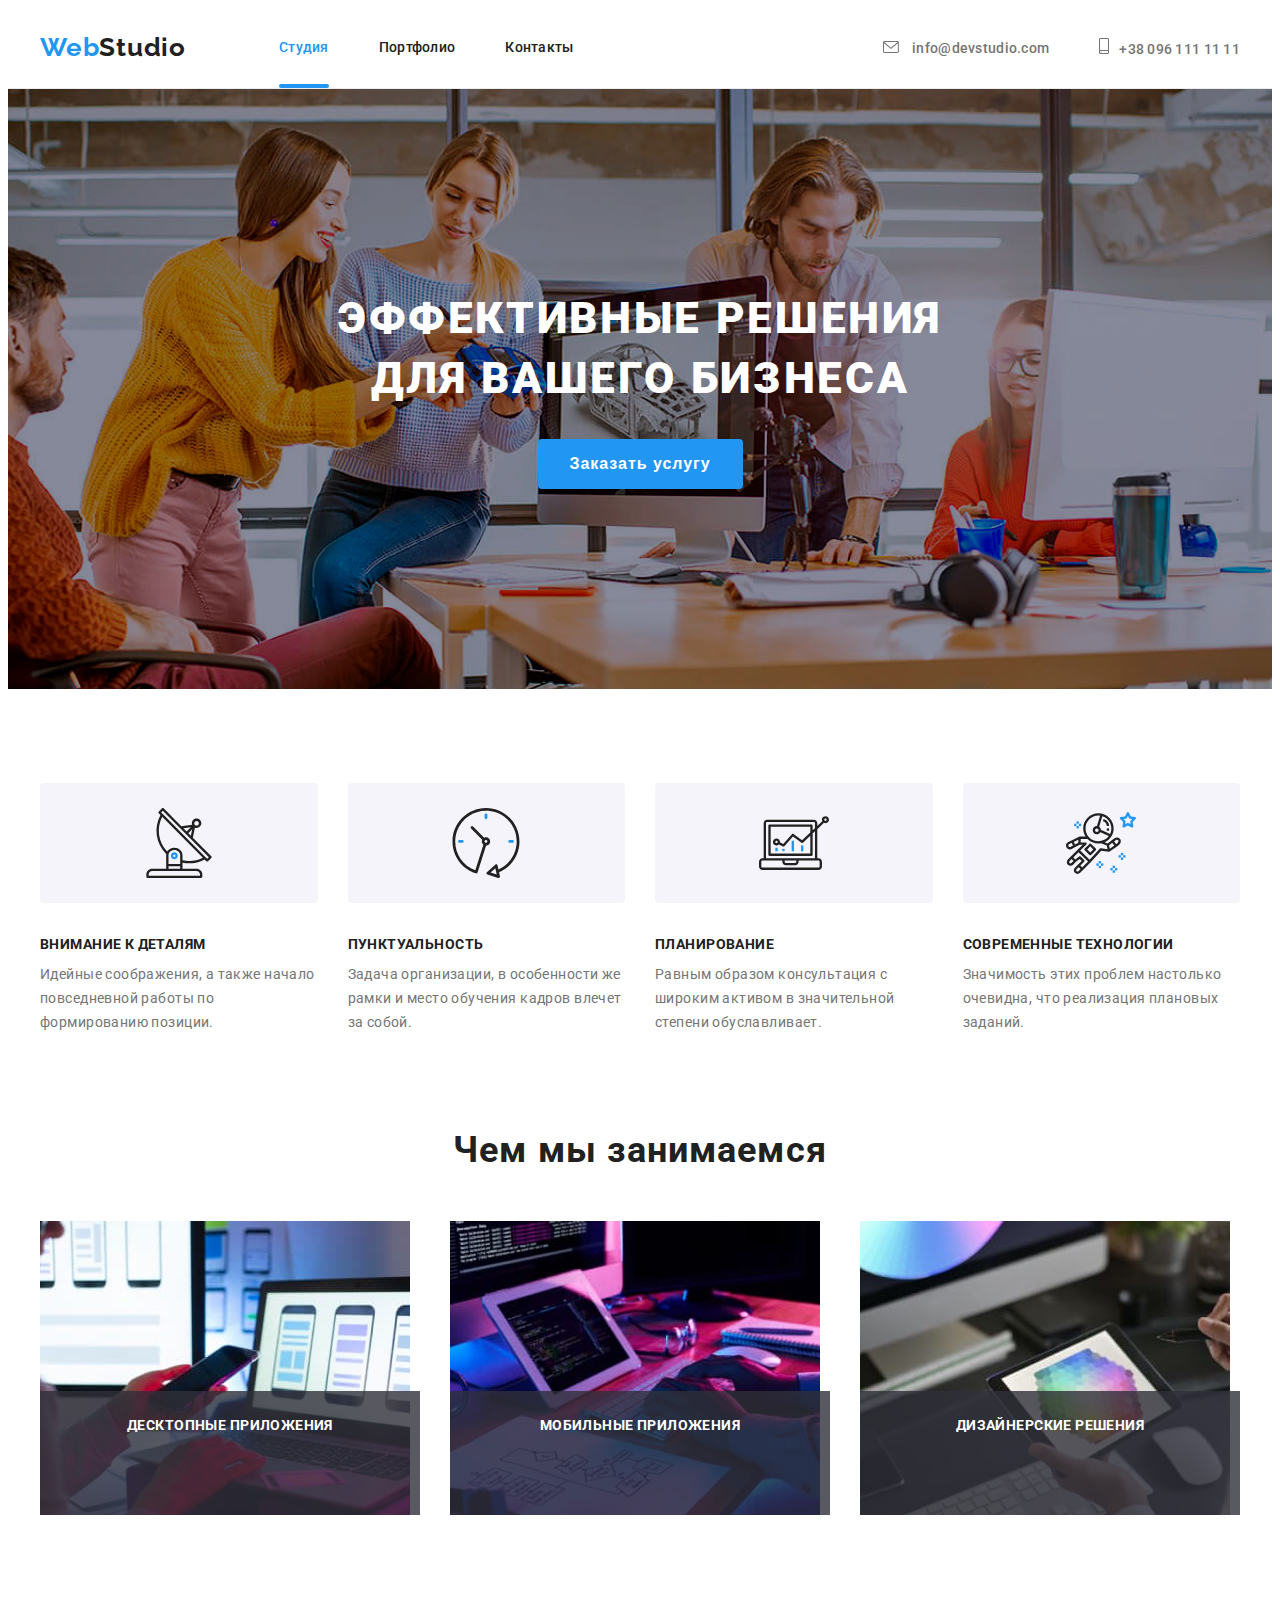
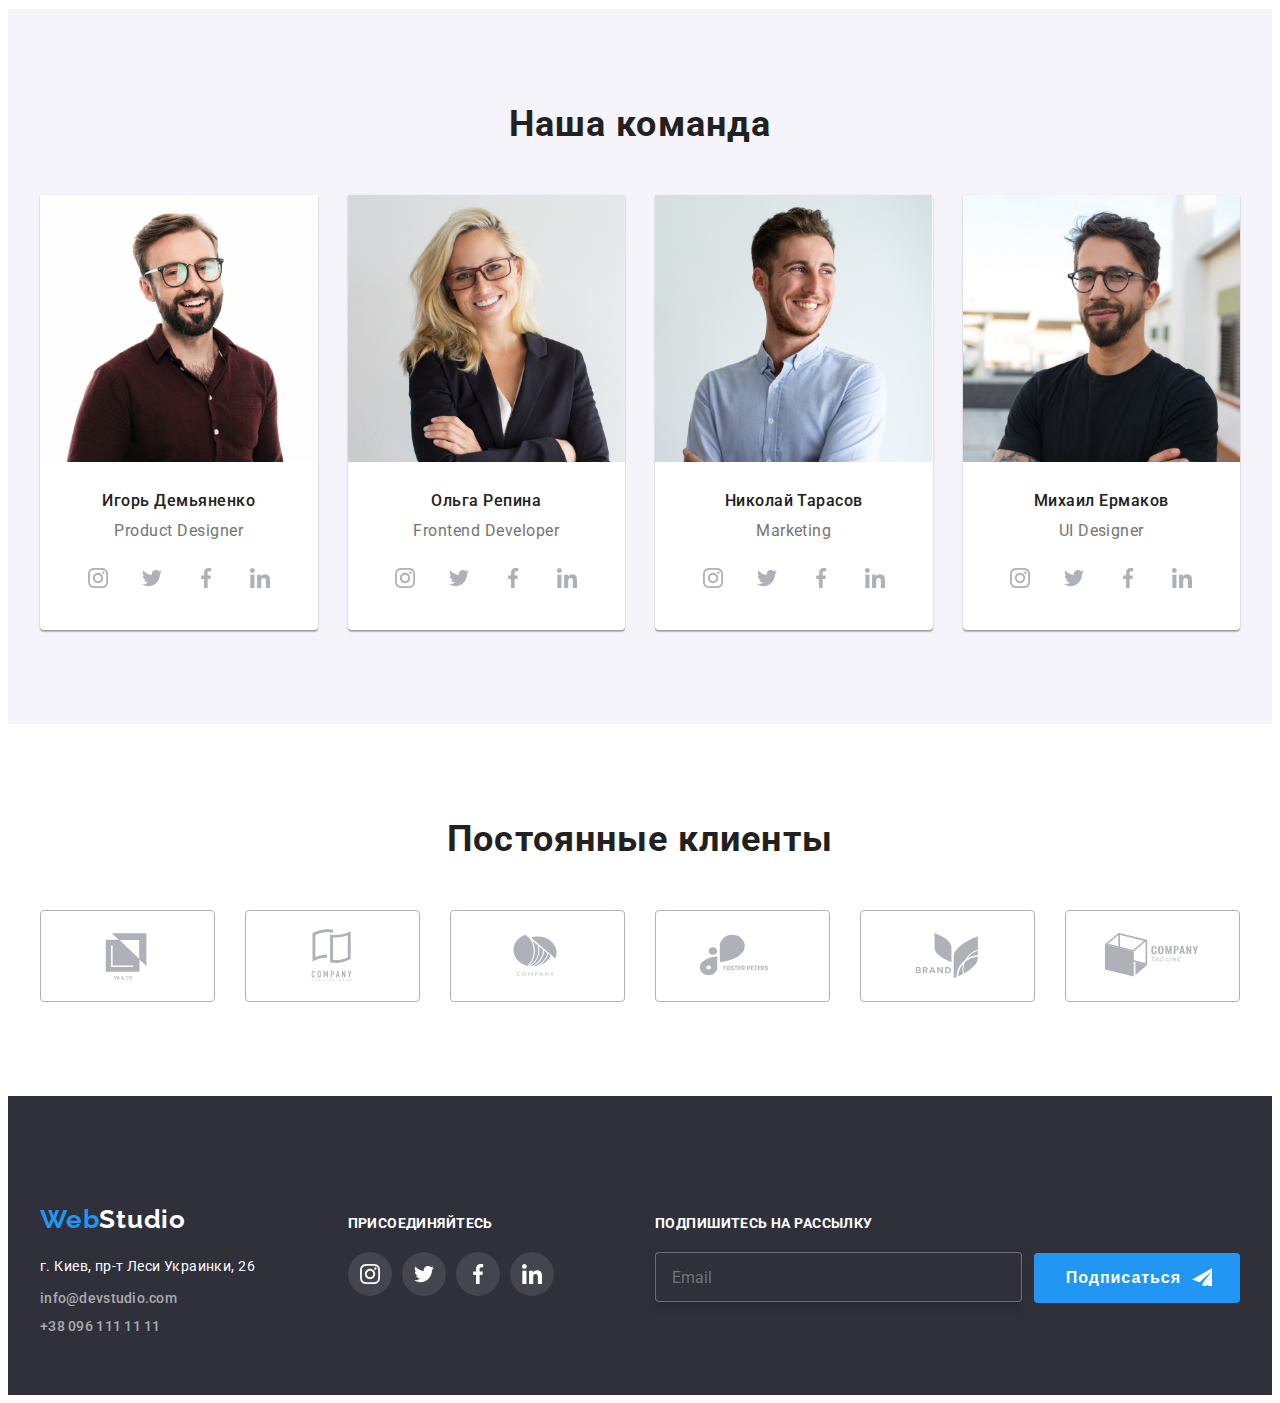
==== commit f9697603: "fix" ====
--- a/index.html
+++ b/index.html
@@ -57,57 +57,58 @@
           </li>
         </ul>
       </div>
-      <!-- Mobile menu -->
+      <!-- MOBILE-MENU -->
       <button class="mobile-menu-button" type="button" data-menu-open>
-          <svg class="mobile-menu-button__icon" width="40" height="40">
-              <use href="./images/icons.svg#icon-burger-menu">
-              </use>
-          </svg>
-      </button>
-      <div class="mobile-menu" data-menu>
-          <div class="container mobile-menu-container">
-              <button class="mobile-menu-close-btn" data-menu-close>
-                  <svg class="mobile-menu-close-icon" width="40" height="40">
-                      <use href="./images/icons.svg#icon-close-mobile"></use>
-                  </svg>
-              </button>
-              <nav class="mobile-menu-nav">
-                  <ul class="mobile-menu-list">
-                      <li class="mobile-menu-list__item">
-                          <a class="mobile-menu-list__link" href="./index.html">Студия</a>
-                      </li>
-                      <li class="mobile-menu-list__item">
-                          <a class="mobile-menu-list__link" href="./portfolio.html">Портфолио</a>
-                      </li>
-                      <li class="mobile-menu-list__item">
-                          <a class="mobile-menu-list__link" href="#">Контакты</a>
-                      </li>
-                  </ul>
-                  <ul class="mobile-menu__contacts">
-                      <li class="mobile-menu__contact">
-                          <a class="mobile-menu__contact-link" href="#">+38 096 111 11 11</a>
-                      </li>
-                      <li class="mobile-menu__contact">
-                          <a class="mobile-menu__contact-link" href="#">info@devstudio.com</a>
-                      </li>
-                  </ul>
-                  <ul class="mobile-menu__social-list">
-                      <li class="mobile-menu__social-list-item">
-                          <a class="mobile-menu__social-list-item-link" href="#">Instagram</a>
-                      </li>
-                      <li class="mobile-menu__social-list-item">
-                          <a class="mobile-menu__social-list-item-link" href="#">Twitter</a>
-                      </li>
-                      <li class="mobile-menu__social-list-item">
-                          <a class="mobile-menu__social-list-item-link" href="#">Facebook</a>
-                      </li>
-                      <li class="mobile-menu__social-list-item">
-                          <a class="mobile-menu__social-list-item-link" href="#">LinkedIn</a>
-                      </li>
-                  </ul>
-              </nav>
-          </div>
-      </div>
+        <svg class="mobile-menu-button__icon" width="40" height="40">
+            <use href="./images/icons.svg#icon-burger-menu">
+    
+            </use>
+        </svg>
+    </button>
+    <div class="mobile-menu" data-menu>
+        <div class="container mobile-menu-container">
+            <button class="mobile-menu-close-btn" data-menu-close>
+                <svg class="mobile-menu-close-icon" width="40" height="40">
+                    <use href="./images/icons.svg#icon-close-mobile"></use>
+                </svg>
+            </button>
+            <nav class="mobile-menu-nav">
+                <ul class="mobile-menu-list">
+                    <li class="mobile-menu-list__item">
+                        <a class="mobile-menu-list__link" href="./index.html">Студия</a>
+                    </li>
+                    <li class="mobile-menu-list__item">
+                        <a class="mobile-menu-list__link" href="./portfolio.html">Портфолио</a>
+                    </li>
+                    <li class="mobile-menu-list__item">
+                        <a class="mobile-menu-list__link" href="#">Контакты</a>
+                    </li>
+                </ul>
+                <ul class="mobile-menu__contacts">
+                    <li class="mobile-menu__contact">
+                        <a class="mobile-menu__contact-link first" href="#">+38 096 111 11 11</a>
+                    </li>
+                    <li class="mobile-menu__contact">
+                        <a class="mobile-menu__contact-link" href="#">info@devstudio.com</a>
+                    </li>
+                </ul>
+                <ul class="mobile-menu__social-list list">
+                    <li class="mobile-menu__social-list-item">
+                        <a class="mobile-menu__social-list-item-link" href="#">Instagram</a>
+                    </li>
+                    <li class="mobile-menu__social-list-item">
+                        <a class="mobile-menu__social-list-item-link" href="#">Twitter</a>
+                    </li>
+                    <li class="mobile-menu__social-list-item">
+                        <a class="mobile-menu__social-list-item-link" href="#">Facebook</a>
+                    </li>
+                    <li class="mobile-menu__social-list-item">
+                        <a class="mobile-menu__social-list-item-link" href="#">LinkedIn</a>
+                    </li>
+                </ul>
+            </nav>
+        </div>
+    </div>
     </header>
     <main>
       <!--HERO-->
--- a/css/main.min.css
+++ b/css/main.min.css
@@ -1,2 +1,2 @@
-.visually-hidden{position:absolute !important;clip:rect(1px 1px 1px 1px);clip:rect(1px, 1px, 1px, 1px);padding:0 !important;border:0 !important;height:1px !important;width:1px !important;overflow:hidden}.btn{font-style:normal;font-weight:700;font-size:16px;line-height:1.88;letter-spacing:0.06em;color:#fff;background-color:#2196f3;cursor:pointer;border-radius:4px;padding:10px 32px;border:0px;transition:background-color 250ms cubic-bezier(0.4, 0, 0.2, 1)}.btn:hover,.btn:focus{background-color:#188CE8;color:#fff}.head-logo{font-family:Raleway;font-style:normal;font-weight:700;font-size:26px;line-height:31px;letter-spacing:0.03em;color:#2196f3;margin-right:93px}.logo-black{font-family:Raleway;font-style:normal;font-weight:700;font-size:26px;line-height:31px;letter-spacing:0.03em;color:#212121}.foot-logo{font-family:Raleway;font-style:normal;font-weight:700;font-size:26px;line-height:31px;letter-spacing:0.03em;color:#2196f3;display:inline-block;margin-bottom:20px}@media screen and (max-width: 767px){.foot-logo{align-self:center}}.logo-white{font-family:Raleway;font-style:normal;font-weight:700;font-size:26px;line-height:31px;letter-spacing:0.03em;color:#fff}.title{font-style:normal;font-weight:700;font-size:36px;line-height:1.17;text-align:center;letter-spacing:0.03em;color:#212121;margin-bottom:50px}.link{text-decoration:none}.list{list-style:none;margin:0;padding:0}.site-nav,.adress-list,.nav,.header-container{display:flex;align-items:center}@media screen and (max-width: 767px){.site-nav,.adress-list{display:none}}.nav-item:not(:last-child){margin-right:50px}.adress-list{margin-left:auto}.nav-link{font-style:normal;font-weight:500;font-size:14px;line-height:1.14;letter-spacing:0.02em;color:#212121;position:relative;display:block;padding-bottom:32px;padding-top:32px;transition:color 250ms cubic-bezier(0.4, 0, 0.2, 1)}.nav-link:hover,.nav-link:focus{color:#2196f3}.nav-link.current{color:#2196f3}.current::after{position:absolute;width:100%;height:4px;border-radius:2px;content:'';background-color:#2196f3;bottom:-0.5px;left:0}.adress-link{font-style:normal;font-weight:500;font-size:14px;line-height:1.14;letter-spacing:0.02em;color:#757575;align-items:center;transition:color 250ms cubic-bezier(0.4, 0, 0.2, 1)}@media screen and (min-width: 768px) and (max-width: 1199px){.adress-link{font-size:12px;line-height:1.17}}.adress-link:hover,.adress-link:focus{color:#2196f3}.adress-link-item:not(:last-child){margin-right:50px}@media screen and (min-width: 768px) and (max-width: 1199px){.adress-link-item:not(:last-child){margin:0}}.icon-envelope{fill:currentColor;margin-right:10px}.icon-smartphone{fill:currentColor;margin-right:10px}@media screen and (max-width: 767px){.adress-list{display:none}}@media screen and (min-width: 768px){.adress-list{margin-left:auto;display:flex;flex-direction:column;align-items:flex-start;padding:22px 0}}@media screen and (min-width: 1200px){.adress-list{display:flex;flex-wrap:nowrap;flex-direction:row}}.container{padding-left:15px;padding-right:15px}@media screen and (min-width: 480px){.container{max-width:480px;margin-right:auto;margin-left:auto}}@media screen and (min-width: 768px){.container{max-width:768px}}@media screen and (min-width: 1200px){.container{max-width:1200px}}.section{padding:60px 0}@media screen and (min-width: 1200px){.section{padding:94px 0}}body{color:#fff;font-family:"Roboto", sans-serif}img{display:block;height:auto;max-width:100%}h1,h2,h3,h4,h5,h6,p{margin-top:0;margin-bottom:0;padding-top:0;padding-bottom:0}.page-header{border-bottom:1px solid #ececec}@media screen and (max-width: 767px){.page-header{padding:16px 0;position:relative}}.menu-open{position:absolute;top:22px;right:22px;size:40px 40px;background-color:transparent}.mobile-menu-button,.mobile-menu-close-btn{position:absolute;top:10px;right:15px;background-color:transparent;border:none;padding:0;line-height:0}.mobile-menu-close-btn{padding:11px}.mobile-menu{position:fixed;left:0;top:0;background-color:#fff;width:100vw;height:100vh;max-height:796px;overflow-y:scroll;transform:translateY(-100%);transition:transform 500ms linear}.mobile-menu.is-open{transform:translateY(0%)}.mobile-menu-container{position:relative;padding-top:48px;padding-bottom:48px;padding-left:41px;padding-right:41px}.mobile-menu-button__icon{display:flex;justify-content:center;align-items:center;padding:0}.mobile-menu-list{font-size:40px;font-weight:500;line-height:1.17;letter-spacing:0.02em;margin-bottom:302px}.mobile-menu-list__item:not(:last-child){margin-bottom:32px}.mobile-menu-list__link{text-decoration:none;color:#212121}.mobile-menu-list__link:hover,.mobile-menu-list__link:focus{color:#2196f3}.mobile-menu__contacts{margin-bottom:64px}.mobile-menu__contact-link{font-size:24px;font-weight:500;line-height:1.17;letter-spacing:0.02em;text-decoration:none;color:#757575}.mobile-menu__contact-link:hover,.mobile-menu__contact-link:focus{font-size:40px;text-decoration:none;color:#2196f3}.mobile-menu__contact:not(:last-child){margin-bottom:32px}.mobile-menu__link:hover,.mobile-menu__link:focus{color:#2196f3;font-size:40px}.mobile-menu__social-list{display:flex;justify-content:flex-start;margin-left:-10px}.mobile-menu__social-list-item{padding-left:10px;padding-right:10px}.mobile-menu__social-list-item:not(:last-child){border-right:1px solid #757575;padding-left:10px;padding-right:10px}.mobile-menu__social-list-item-link{text-decoration:none;font-size:18px;font-weight:500;line-height:1.22;letter-spacing:0.02em;color:#2196f3}@media screen and (min-width: 768px){.mobile-menu-button{display:none}.mobile-menu{display:none}}.section-hero{padding:118px 0;background-color:#2f303a;background-image:url(../images/hero/mobile-hero.jpg);background-repeat:no-repeat;background-size:cover;background-position:center}@media (min-device-pixel-ratio: 2), (min-resolution: 192dpi), (min-resolution: 2dppx){.section-hero{background-image:url(../images/hero/hero-mobile2x.jpg)}}@media screen and (min-width: 768px){.section-hero{background-image:url(../images/hero/tablet-hero.jpg)}}@media screen and (min-width: 768px) and (min-device-pixel-ratio: 2), screen and (min-width: 768px) and (min-resolution: 192dpi), screen and (min-width: 768px) and (min-resolution: 2dppx){.section-hero{background-image:url(../images/hero/hero-tablet2x.jpg)}}@media screen and (min-width: 1200px){.section-hero{background-image:url(../images/hero/desktop-hero.jpg);padding:200px 0}}@media screen and (min-width: 1200px) and (min-device-pixel-ratio: 2), screen and (min-width: 1200px) and (min-resolution: 192dpi), screen and (min-width: 1200px) and (min-resolution: 2dppx){.section-hero{background-image:url(../images/hero/hero-desktop2x.jpg);padding:200px 0}}.headline{font-weight:900;font-size:26px;line-height:1.62;text-align:center;letter-spacing:0.06em;text-transform:uppercase;color:#ffffff;margin:0 auto;max-width:370px}@media screen and (min-width: 1200px){.headline{font-size:44px;line-height:1.36;max-width:696px}}.title-wrap{margin-left:auto;margin-right:auto;max-width:360px;min-height:164px;justify-content:center}@media screen and (min-width: 1200px){.title-wrap{margin-left:auto;margin-right:auto;max-width:696px;min-height:200px}}.hero-button{margin-top:30px;display:block;margin-left:auto;margin-right:auto}.section-advantages{padding-top:60px;padding-bottom:60px}@media screen and (min-width: 1200px){.section-advantages{padding-top:94px;padding-bottom:47px}}.advantage-list{display:flex;margin-left:-30px;margin-top:-30px;flex-wrap:wrap}.advantage-item{margin-left:30px;margin-top:30px;flex-basis:calc((100% - 30px * var(--flex-item)) / var(--flex-item));--flex-item: 1}.advantage-item::before{display:inline-block;content:"";height:120px;width:100%;border-radius:4px;background-size:70px 70px;background-color:#f5f4fa;background-repeat:no-repeat;background-position:center;margin-bottom:30px}@media screen and (min-width: 768px){.advantage-item{--flex-item: 2}}@media screen and (min-width: 1200px){.advantage-item{--flex-item: 4}}.icon-antenna::before{background-image:url(../images/antenna.svg)}.icon-clock::before{background-image:url(../images/clock.svg)}.icon-diagram::before{background-image:url(../images/diagram.svg)}.icon-astronaut::before{background-image:url(../images/astronaut.svg)}.advantage-titles{font-style:normal;font-weight:700;font-size:14px;line-height:1.14;letter-spacing:0.03em;text-transform:uppercase;color:#212121;display:block;margin-bottom:10px;text-align:center}@media screen and (min-width: 768px){.advantage-titles{text-align:start}}.advantage-text{font-style:normal;font-weight:400;font-size:14px;line-height:1.71;letter-spacing:0.03em;color:#757575}.section-gallery{padding-top:47px;padding-bottom:94px;display:none}@media screen and (min-width: 1200px){.section-gallery{display:block}}.img-list{display:flex;margin-left:-30px;margin-top:-30px}.img-item{margin-left:30px;margin-top:30px;flex-basis:calc((100% - 90px) / 3);position:relative}.img-overlay{position:absolute;height:70px;width:100%;bottom:0;left:0;padding-top:27px;padding-bottom:27px;font-family:Roboto;font-style:normal;font-weight:700;font-size:14px;line-height:1.14;text-align:center;letter-spacing:0.03em;text-transform:uppercase;color:#fff;background-color:rgba(47,48,58,0.8)}.section-team{padding-bottom:60px;padding-top:60px;background-color:#f5f4fa}@media screen and (min-width: 1200px){.section-team{padding-bottom:94px;padding-top:94px}}.soc-links-list{display:inline-flex;margin-top:16px}.soc-link{display:flex;justify-content:center;align-items:center;width:44px;height:44px;border-radius:50%;transition:background-color 250ms cubic-bezier(0.4, 0, 0.2, 1)}.soc-link:hover,.soc-link:focus{background-color:#2196f3}.soc-link:hover .soc-icon,.soc-link:focus .soc-icon{fill:#fff}.soc-icon{fill:#afb1b8;transition:fill 250ms cubic-bezier(0.4, 0, 0.2, 1)}.soc-item:not(:last-child){margin-right:10px}.team-list{display:flex;flex-wrap:wrap;margin-left:-30px;margin-top:-30px}.team-item{background-color:#fff;margin-left:30px;margin-top:30px;box-shadow:0px 1px 3px rgba(0,0,0,0.12),0px 1px 1px rgba(0,0,0,0.14),0px 2px 1px rgba(0,0,0,0.2);border-radius:0px 0px 4px 4px}@media screen and (min-width: 768px){.team-item{flex-basis:calc((100% - 30px * var(--flex-item)) / var(--flex-item));--flex-item:2}}@media screen and (min-width: 1200px){.team-item{flex-basis:calc((100% - 30px * var(--flex-item)) / var(--flex-item));--flex-item:4}}.team-sub{padding-left:auto;padding-right:auto;padding-top:30px;padding-bottom:30px;text-align:center}.team-name{font-style:normal;font-weight:500;font-size:16px;line-height:1.18;text-align:center;letter-spacing:0.03em;color:#212121}.team-pos{font-style:normal;font-weight:400;font-size:16px;line-height:1.19;text-align:center;letter-spacing:0.03em;color:#757575;margin-top:10px}.section-clients{padding-top:60px;padding-bottom:60px}@media screen and (min-width: 1200px){.section-clients{padding-top:94px;padding-bottom:94px}}.clients-list{display:flex;justify-content:space-between;margin-top:-30px;margin-left:-30px;flex-wrap:wrap}.clients-item{flex-basis:calc((100% - 30px * var(--flex-item)) / var(--flex-item));margin-left:30px;margin-top:30px;--flex-item: 2}@media screen and (min-width: 768px){.clients-item{--flex-item: 3}}@media screen and (min-width: 1200px){.clients-item{--flex-item: 6}}.clients-link{color:#AFB1B8;display:flex;width:100%;height:92px;border:1px solid #AFB1B8;box-sizing:border-box;border-radius:4px;justify-content:center;align-items:center;text-decoration:none;transition:color 250ms cubic-bezier(0.4, 0, 0.2, 1),border 250ms cubic-bezier(0.4, 0, 0.2, 1)}.clients-link:hover,.clients-link:focus{color:#2196f3;border:1px solid #2196f3}.clients-link:hover .clients-icon .clients-link:focus .clients-icon{fill:currentColor}.clients-icon{display:inline-block;fill:currentColor;transition:fill 250ms cubic-bezier(0.4, 0, 0.2, 1)}.page-footer{padding-top:60px;padding-bottom:60px;background-color:#2f303a}.contact-item:not(:last-child){margin-bottom:9px}.contact-link{font-style:normal;font-weight:500;font-size:14px;line-height:1.14;letter-spacing:0.02em;color:rgba(255,255,255,0.6);text-decoration:none;display:inline-block;transition:color 250ms cubic-bezier(0.4, 0, 0.2, 1)}.contact-link:hover,.contact-link:focus{color:#2196f3}@media screen and (max-width: 767px){.contact-list{display:flex;flex-direction:column;align-items:center}}@media screen and (min-width: 768px){.contact-list{display:flex;flex-direction:column;align-items:center}}@media screen and (min-width: 1200px){.contact-list{align-items:flex-start;flex-direction:column}}.footer-flex{display:flex;justify-content:space-between;align-items:baseline}@media screen and (max-width: 767px){.footer-flex{display:flex;flex-direction:column;align-items:center}}@media screen and (max-width: 1199px){.footer-flex{display:flex;flex-wrap:wrap}}@media screen and (min-width: 1200px){.footer-flex{display:flex;justify-content:space-between;flex-basis:calc((100% - 30px) / 2)}}@media screen and (max-width: 767px){.logo-adress{display:flex;flex-direction:column}}@media screen and (min-width: 768px){.logo-adress{display:flex;flex-direction:column;align-items:center}}@media screen and (min-width: 1200px){.logo-adress{display:flex;flex-basis:calc((100% - 30px) / 2);align-items:baseline;align-items:flex-start}}.flex-half{align-items:baseline;display:flex;justify-content:space-between}@media screen and (max-width: 767px){.flex-half{display:flex;flex-direction:column;align-items:center}}@media screen and (min-width: 768px){.flex-half{width:100%;flex-direction:row}}@media screen and (min-width: 1200px){.flex-half{align-items:baseline;flex-basis:calc((100% - 30px) / 2);justify-content:space-between}}.map-adress{font-family:Roboto;font-style:normal;font-weight:400;font-size:14px;line-height:1.71;letter-spacing:0.03em;color:#fff;display:inline-block}.footer-soc-title{display:flex;font-family:Roboto;font-style:normal;font-weight:700;font-size:14px;line-height:1.14;letter-spacing:0.03em;text-transform:uppercase;margin-bottom:20px;color:#fff;margin-top:60px}@media screen and (max-width: 767px){.footer-soc-links{display:flex;flex-direction:column;align-items:center}}@media screen and (max-width: 1199px){.footer-soc-links{flex-direction:column;align-items:center;display:flex}}@media screen and (min-width: 1200px){.footer-soc-links{flex-basis:calc((100% - 30px) / 2);flex-direction:column;align-items:center}}.soc-links-list-foot{display:inline-flex}.soc-link-foot{display:flex;justify-content:center;align-items:center;width:44px;height:44px;border-radius:50%;background-color:rgba(255,255,255,0.1);transition:background-color 250ms cubic-bezier(0.4, 0, 0.2, 1)}.soc-icon-foot{fill:#ffffff;transition:fill 250ms cubic-bezier(0.4, 0, 0.2, 1)}.soc-item-foot:not(:last-child){margin-right:10px}.soc-link-foot:hover,.soc-link-foot:focus{background-color:#2196f3}.soc-link-foot:hover .soc-icon,.soc-link-foot:focus .soc-icon{fill:#fff}.footer-form-sect{font-size:0;width:100%}@media screen and (max-width: 767px){.footer-form-sect{display:flex;flex-direction:column;align-items:center}}@media screen and (max-width: 1199px){.footer-form-sect{display:flex;flex-direction:column;align-items:center}}@media screen and (min-width: 1200px){.footer-form-sect{flex-direction:row;justify-content:flex-start;flex-basis:calc((100% - 30px) / 2);padding-top:12px;font-size:0;flex-basis:calc((100% - 30px) / 2);align-items:baseline}}.footer-form-title{font-family:Roboto;font-style:normal;font-weight:bold;font-size:14px;line-height:1.14;letter-spacing:0.03em;text-transform:uppercase;color:#fff;margin-bottom:20px;margin-top:60px}.footer-email-form{width:100%;display:flex}@media screen and (max-width: 767px){.footer-email-form{flex-direction:column;align-items:center}}@media screen and (min-width: 768px){.footer-email-form{flex-direction:column;align-items:center}}@media screen and (min-width: 1200px){.footer-email-form{flex-direction:row;justify-content:flex-start;align-items:baseline;justify-content:space-between}}.email-footer{background-color:#2f303a;border:1px solid rgba(255,255,255,0.3);box-sizing:border-box;filter:drop-shadow(0px 4px 4px rgba(0,0,0,0.15));border-radius:4px;height:50px;width:100%;max-width:450px;padding-left:16px;padding-top:15px;padding-bottom:15px;vertical-align:middle;font-family:Roboto;font-weight:400;font-size:16px;line-height:1.25;color:rgba(255,255,255,0.6)}.email-footer:focus,.email-footer:hover{border:1px solid #2196f3;box-sizing:border-box;border-radius:4px}.email-submit-btn{position:relative;padding-right:59px;margin-top:20px;margin-left:12px}.email-submit-btn:after{content:"";background-image:url(../images/send-form.svg);position:absolute;width:20px;height:20px;top:13px;right:28px}.title-port{font-style:normal;font-weight:700;font-size:18px;line-height:2;letter-spacing:0.06em;color:#212121}.filter-button{font-style:normal;font-weight:500;font-size:16px;line-height:1.63;text-align:center;letter-spacing:0.03em;background-color:#f5f4fa;color:#212121;margin-top:15px;border-radius:4px;cursor:pointer;border:0px;padding:6px 22px;display:inline-block;transition:color 250ms cubic-bezier(0.4, 0, 0.2, 1),background-color 250ms cubic-bezier(0.4, 0, 0.2, 1)}.filter-button:hover,.filter-button:focus{color:#fff;background:#2196f3}.filter-list{display:flex;flex-wrap:wrap;justify-content:flex-start;margin-bottom:50px;margin-top:-15px}@media screen and (min-width: 768px){.filter-list{justify-content:center}}.fltr-btn-item{display:inline-block;justify-content:center}.fltr-btn-item:not(:first-child){margin-left:6px}.portfolio-list{display:flex;flex-wrap:wrap;margin-left:-30px;margin-top:-30px}.port-item{margin-left:30px;margin-top:30px;flex-basis:calc((100% - 30px * var(--flex-item)) / var(--flex-item));--flex-item: 1}@media screen and (min-width: 768px){.port-item{--flex-item:2}}@media screen and (min-width: 1200px){.port-item{--flex-item:3}}.port-link{height:100%;display:block;transition:box-shadow 250ms cubic-bezier(0.4, 0, 0.2, 1)}@media screen and (min-width: 768px) and (max-width: 1199px){.port-link{display:flex;flex-direction:column}}.port-link:hover .port-overlay,.port-link:focus .port-overlay{transform:translateY(0%)}.port-link:hover,.port-link:focus{box-shadow:0px 1px 1px rgba(0,0,0,0.12),0px 4px 4px rgba(0,0,0,0.06),1px 4px 6px rgba(0,0,0,0.16)}.port-sub{background-color:#fff;border-left:1px solid #eeeeee;border-right:1px solid #eeeeee;border-bottom:1px solid #eeeeee;box-sizing:border-box;flex-grow:1;padding-top:20px;padding-bottom:20px;padding-left:24px;padding-right:24px}@media screen and (min-width: 768px) and (max-width: 1199px){.port-sub{flex-grow:1}}.text-port{font-style:normal;font-weight:400;font-size:16px;line-height:1.88;letter-spacing:0.03em;color:#757575;margin-top:4px}.card-fix{position:relative;overflow:hidden}.port-overlay{display:block;position:absolute;height:100%;width:100%;top:0;left:0;background-color:rgba(33,150,243,0.9);padding-top:63px;padding-bottom:63px;padding-right:24px;padding-left:24px;transform:translateY(100%);transition:transform 250ms cubic-bezier(0.4, 0, 0.2, 1)}.overlay-text{font-family:Roboto;font-style:normal;font-weight:400;font-size:18px;line-height:1.56;letter-spacing:0.03em;color:#fff}.backdrop{position:fixed;top:0;left:0;width:100%;height:100%;background-color:rgba(0,0,0,0.2);opacity:1;transition:opacity 350ms cubic-bezier(0.4, 0, 0.2, 1)}.backdrop.is-hidden{opacity:0;pointer-events:none}.backdrop.is-hidden .modal{transform:translate(-50%, -50%) rotate(360deg)}.modal{height:581px;width:528px;max-height:96vh;background-color:#fff;position:absolute;top:50%;left:50%;transform:translate(-50%, -50%) rotate(0deg);transition:transform 300ms cubic-bezier(0.4, 0, 0.2, 1);padding:40px}.btn-close-modal{position:absolute;top:8px;right:8px;width:30px;height:30px;border-radius:50%;border:1px solid rgba(0,0,0,0.1);background-color:transparent;cursor:pointer;align-items:center;justify-content:center;display:flex}.btn-close-modal:hover .close-cross,.btn-close-modal:focus .close-cross{fill:#2196f3}.modal-headline{font-family:inherit;font-style:normal;font-weight:700;font-size:20px;line-height:1.15;text-align:center;letter-spacing:0.03em;color:#212121;margin-bottom:12px}.form-modal-all{display:flex;flex-direction:column}.modal-form-field{display:inline-block;font-family:Roboto;font-style:normal;font-weight:normal;font-size:12px;line-height:1.17;margin-bottom:10px;letter-spacing:0.01em;color:#757575}.modal-form-field-content{position:relative;margin-top:6px;display:block}.modal-form-input{width:100%;height:40px;padding-left:42px;border:1px solid rgba(33,33,33,0.2);box-sizing:border-box;border-radius:4px;transition:color 250ms cubic-bezier(0.4, 0, 0.2, 1)}.modal-form-input:focus{outline:none;border-color:#2196f3;transition:color 250ms cubic-bezier(0.4, 0, 0.2, 1)}.modal-form-input:focus:not(:placeholder-shown):invalid{border:1px solid #2196f3;box-sizing:border-box;border-radius:4px}.modal-form-icons{position:absolute;left:12px;top:11px;fill:#212121}.modal-form-input:focus+.modal-form-icons{fill:#2196f3;transition:color 250ms cubic-bezier(0.4, 0, 0.2, 1)}.form-textarea{margin-top:6px;width:100%;resize:none;height:120px;padding-top:6px;padding-left:16px;padding-right:16px;border:1px solid rgba(33,33,33,0.2);box-sizing:border-box;border-radius:4px}.form-textarea::placeholder{font-family:Roboto;font-style:normal;font-weight:normal;font-size:12px;line-height:14px;letter-spacing:0.01em;color:rgba(117,117,117,0.5)}.form-textarea:focus{outline:none;border-color:#2196f3}.modal-form-check-label{font-family:Roboto;font-style:normal;font-weight:normal;font-size:14px;line-height:1.71;letter-spacing:0.03em;padding-left:12px;color:#757575}.policy-link{color:#2196f3}.checkbox-wrap{display:block;margin-top:9px;position:relative;height:24px}.modal-form-check-label::before{display:inline-block;content:"";width:20px;height:20px;cursor:pointer;margin-right:10px;border:1px solid #303030;background:#fff;box-shadow:0px 1px 3px rgba(0,0,0,0.12),0px 1px 1px rgba(0,0,0,0.14),0px 2px 1px rgba(0,0,0,0.2);border-radius:4px;vertical-align:middle;transition:color 250ms cubic-bezier(0.4, 0, 0.2, 1)}.modal-form-check:checked+.modal-form-check-label::before{background-color:#2196f3;background-image:url(../images/check.svg);background-origin:border-box;background-size:contain;transition:color 250ms cubic-bezier(0.4, 0, 0.2, 1)}.modal-form-check:focus+.modal-form-check-label::before{outline:none;border-color:#2196f3}.modal-form-check:focus+.modal-form-check-label::before:focus+.modal-form-icons{fill:#2196f3}.form-button{margin-top:25px;display:inline-block;width:200px;height:50px;align-self:center;transition:color 250ms cubic-bezier(0.4, 0, 0.2, 1),background-color 250ms cubic-bezier(0.4, 0, 0.2, 1)}.form-button:hover,.form-button:focus{background-color:#188ce8;color:#fff}
+.visually-hidden{position:absolute !important;clip:rect(1px 1px 1px 1px);clip:rect(1px, 1px, 1px, 1px);padding:0 !important;border:0 !important;height:1px !important;width:1px !important;overflow:hidden}.btn{font-style:normal;font-weight:700;font-size:16px;line-height:1.88;letter-spacing:0.06em;color:#fff;background-color:#2196f3;cursor:pointer;border-radius:4px;padding:10px 32px;border:0px;transition:background-color 250ms cubic-bezier(0.4, 0, 0.2, 1)}.btn:hover,.btn:focus{background-color:#188CE8;color:#fff}.head-logo{font-family:Raleway;font-style:normal;font-weight:700;font-size:26px;line-height:31px;letter-spacing:0.03em;color:#2196f3;margin-right:93px}.logo-black{font-family:Raleway;font-style:normal;font-weight:700;font-size:26px;line-height:31px;letter-spacing:0.03em;color:#212121}.foot-logo{font-family:Raleway;font-style:normal;font-weight:700;font-size:26px;line-height:31px;letter-spacing:0.03em;color:#2196f3;display:inline-block;margin-bottom:20px}@media screen and (max-width: 767px){.foot-logo{align-self:center}}.logo-white{font-family:Raleway;font-style:normal;font-weight:700;font-size:26px;line-height:31px;letter-spacing:0.03em;color:#fff}.title{font-style:normal;font-weight:700;font-size:36px;line-height:1.17;text-align:center;letter-spacing:0.03em;color:#212121;margin-bottom:50px}@media screen and (max-width: 1199px){.title{font-size:28px;line-height:1.18}}.link{text-decoration:none}.list{list-style:none;margin:0;padding:0}.site-nav,.adress-list,.nav,.header-container{display:flex;align-items:center}@media screen and (max-width: 767px){.site-nav,.adress-list{display:none}}.nav-item:not(:last-child){margin-right:50px}.adress-list{margin-left:auto}.nav-link{font-style:normal;font-weight:500;font-size:14px;line-height:1.14;letter-spacing:0.02em;color:#212121;position:relative;display:block;padding-bottom:32px;padding-top:32px;transition:color 250ms cubic-bezier(0.4, 0, 0.2, 1)}.nav-link:hover,.nav-link:focus{color:#2196f3}.nav-link.current{color:#2196f3}.current::after{position:absolute;width:100%;height:4px;border-radius:2px;content:'';background-color:#2196f3;bottom:-0.5px;left:0}.adress-link{font-style:normal;font-weight:500;font-size:14px;line-height:1.14;letter-spacing:0.02em;color:#757575;align-items:center;transition:color 250ms cubic-bezier(0.4, 0, 0.2, 1)}@media screen and (min-width: 768px) and (max-width: 1199px){.adress-link{font-size:12px;line-height:1.17}}.adress-link:hover,.adress-link:focus{color:#2196f3}.adress-link-item:not(:last-child){margin-right:50px}@media screen and (min-width: 768px) and (max-width: 1199px){.adress-link-item:not(:last-child){margin:0}}.icon-envelope{fill:currentColor;margin-right:10px}.icon-smartphone{fill:currentColor;margin-right:10px}@media screen and (max-width: 767px){.adress-list{display:none}}@media screen and (min-width: 768px){.adress-list{margin-left:auto;display:flex;flex-direction:column;align-items:flex-start;padding:22px 0}}@media screen and (min-width: 1200px){.adress-list{display:flex;flex-wrap:nowrap;flex-direction:row}}.container{padding-left:15px;padding-right:15px}@media screen and (min-width: 480px){.container{max-width:480px;margin-right:auto;margin-left:auto}}@media screen and (min-width: 768px){.container{max-width:768px}}@media screen and (min-width: 1200px){.container{max-width:1200px}}.section{padding:60px 0}@media screen and (min-width: 1200px){.section{padding:94px 0}}body{color:#fff;font-family:"Roboto", sans-serif}img{display:block;height:auto;max-width:100%}h1,h2,h3,h4,h5,h6,p{margin-top:0;margin-bottom:0;padding-top:0;padding-bottom:0}.page-header{border-bottom:1px solid #ececec}@media screen and (max-width: 767px){.page-header{padding:16px 0;position:relative}}.menu-open{position:absolute;top:22px;right:22px;size:40px 40px;background-color:transparent}.mobile-menu-button,.mobile-menu-close-btn{position:absolute;top:10px;right:15px;background-color:transparent;border:none;padding:0;line-height:0}.mobile-menu-close-btn{padding:11px}.mobile-menu-close-btn:hover .mobile-menu-close-icon,.mobile-menu-close-btn:focus .mobile-menu-close-icon{fill:#2196f3}.mobile-menu{position:fixed;left:0;top:0;background-color:#fff;width:100vw;height:100vh;max-height:796px;overflow-y:scroll;transform:translateY(-100%);z-index:100;transition:transform 500ms linear}.mobile-menu.is-open{transform:translateY(0%)}.mobile-menu-container{position:relative;padding-top:48px;padding-bottom:48px;padding-left:41px;padding-right:41px}.mobile-menu-button__icon{display:flex;justify-content:center;align-items:center;padding:0}.mobile-menu-list{font-size:40px;font-weight:500;line-height:1.17;letter-spacing:0.02em;margin-bottom:302px}.mobile-menu-list__item:not(:last-child){margin-bottom:32px}.mobile-menu-list__link{text-decoration:none;color:#212121}.mobile-menu-list__link:hover,.mobile-menu-list__link:focus{color:#2196f3}.mobile-menu__contacts{margin-bottom:64px;padding-inline-start:0}.mobile-menu__contact-link{font-size:24px;font-weight:500;line-height:1.17;letter-spacing:0.02em;text-decoration:none;color:#757575}.mobile-menu__contact-link.first{font-size:40px}.mobile-menu__contact-link:hover,.mobile-menu__contact-link:focus{text-decoration:none;color:#2196f3}.mobile-menu__contact:not(:last-child){margin-bottom:32px}.mobile-menu__link:hover,.mobile-menu__link:focus{color:#2196f3;font-size:40px}.mobile-menu__social-list{display:flex;justify-content:flex-start;margin-left:-10px}.mobile-menu__social-list-item{padding-left:10px;padding-right:10px}.mobile-menu__social-list-item:not(:last-child){border-right:1px solid #757575;padding-left:10px;padding-right:10px}.mobile-menu__social-list-item-link{text-decoration:none;font-size:18px;font-weight:500;line-height:1.22;letter-spacing:0.02em;color:#757575}.mobile-menu__social-list-item-link:hover,.mobile-menu__social-list-item-link:focus{color:#2196f3}@media screen and (min-width: 768px){.mobile-menu-button{display:none}.mobile-menu{display:none}}.mobile-menu-button:hover .mobile-menu-button__icon,.mobile-menu-button:focus .mobile-menu-button__icon{fill:#2196f3}.section-hero{padding:118px 0;background-color:#2f303a;background-image:url(../images/hero/mobile-hero.jpg);background-repeat:no-repeat;background-size:cover;background-position:center}@media (min-device-pixel-ratio: 2), (min-resolution: 192dpi), (min-resolution: 2dppx){.section-hero{background-image:url(../images/hero/hero-mobile2x.jpg)}}@media screen and (min-width: 768px){.section-hero{background-image:url(../images/hero/tablet-hero.jpg)}}@media screen and (min-width: 768px) and (min-device-pixel-ratio: 2), screen and (min-width: 768px) and (min-resolution: 192dpi), screen and (min-width: 768px) and (min-resolution: 2dppx){.section-hero{background-image:url(../images/hero/hero-tablet2x.jpg)}}@media screen and (min-width: 1200px){.section-hero{background-image:url(../images/hero/desktop-hero.jpg);padding:200px 0}}@media screen and (min-width: 1200px) and (min-device-pixel-ratio: 2), screen and (min-width: 1200px) and (min-resolution: 192dpi), screen and (min-width: 1200px) and (min-resolution: 2dppx){.section-hero{background-image:url(../images/hero/hero-desktop2x.jpg);padding:200px 0}}.headline{font-weight:900;font-size:26px;line-height:1.62;text-align:center;letter-spacing:0.06em;text-transform:uppercase;color:#ffffff;margin:0 auto;max-width:370px}@media screen and (min-width: 1200px){.headline{font-size:44px;line-height:1.36;max-width:696px}}.title-wrap{margin-left:auto;margin-right:auto;max-width:360px;min-height:164px;justify-content:center}@media screen and (min-width: 1200px){.title-wrap{margin-left:auto;margin-right:auto;max-width:696px;min-height:200px}}.hero-button{margin-top:30px;display:block;margin-left:auto;margin-right:auto}.section-advantages{padding-top:60px;padding-bottom:60px}@media screen and (min-width: 1200px){.section-advantages{padding-top:94px;padding-bottom:47px}}.advantage-list{display:flex;margin-left:-30px;margin-top:-30px;flex-wrap:wrap}.advantage-item{margin-left:30px;margin-top:30px;flex-basis:calc((100% - 30px * var(--flex-item)) / var(--flex-item));--flex-item: 1}.advantage-item::before{display:inline-block;content:"";height:120px;width:100%;border-radius:4px;background-size:70px 70px;background-color:#f5f4fa;background-repeat:no-repeat;background-position:center;margin-bottom:30px}@media screen and (min-width: 768px){.advantage-item{--flex-item: 2}}@media screen and (min-width: 1200px){.advantage-item{--flex-item: 4}}.icon-antenna::before{background-image:url(../images/antenna.svg)}.icon-clock::before{background-image:url(../images/clock.svg)}.icon-diagram::before{background-image:url(../images/diagram.svg)}.icon-astronaut::before{background-image:url(../images/astronaut.svg)}.advantage-titles{font-style:normal;font-weight:700;font-size:14px;line-height:1.14;letter-spacing:0.03em;text-transform:uppercase;color:#212121;display:block;margin-bottom:10px;text-align:center}@media screen and (min-width: 768px){.advantage-titles{text-align:start}}.advantage-text{font-style:normal;font-weight:400;font-size:14px;line-height:1.71;letter-spacing:0.03em;color:#757575}.section-gallery{padding-top:47px;padding-bottom:94px;display:none}@media screen and (min-width: 1200px){.section-gallery{display:block}}.img-list{display:flex;margin-left:-30px;margin-top:-30px}.img-item{margin-left:30px;margin-top:30px;flex-basis:calc((100% - 90px) / 3);position:relative}.img-overlay{position:absolute;height:70px;width:100%;bottom:0;left:0;padding-top:27px;padding-bottom:27px;font-family:Roboto;font-style:normal;font-weight:700;font-size:14px;line-height:1.14;text-align:center;letter-spacing:0.03em;text-transform:uppercase;color:#fff;background-color:rgba(47,48,58,0.8)}.section-team{padding-bottom:60px;padding-top:60px;background-color:#f5f4fa}@media screen and (min-width: 1200px){.section-team{padding-bottom:94px;padding-top:94px}}.soc-links-list{display:inline-flex;margin-top:16px}.soc-link{display:flex;justify-content:center;align-items:center;width:44px;height:44px;border-radius:50%;transition:background-color 250ms cubic-bezier(0.4, 0, 0.2, 1)}.soc-link:hover,.soc-link:focus{background-color:#2196f3}.soc-link:hover .soc-icon,.soc-link:focus .soc-icon{fill:#fff}.soc-icon{fill:#afb1b8;transition:fill 250ms cubic-bezier(0.4, 0, 0.2, 1)}.soc-item:not(:last-child){margin-right:10px}.team-list{display:flex;flex-wrap:wrap;margin-left:-30px;margin-top:-30px}.team-item{background-color:#fff;margin-left:30px;margin-top:30px;box-shadow:0px 1px 3px rgba(0,0,0,0.12),0px 1px 1px rgba(0,0,0,0.14),0px 2px 1px rgba(0,0,0,0.2);border-radius:0px 0px 4px 4px}@media screen and (min-width: 768px){.team-item{flex-basis:calc((100% - 30px * var(--flex-item)) / var(--flex-item));--flex-item:2}}@media screen and (min-width: 1200px){.team-item{flex-basis:calc((100% - 30px * var(--flex-item)) / var(--flex-item));--flex-item:4}}.team-sub{padding-left:auto;padding-right:auto;padding-top:30px;padding-bottom:30px;text-align:center}.team-name{font-style:normal;font-weight:500;font-size:16px;line-height:1.18;text-align:center;letter-spacing:0.03em;color:#212121}.team-pos{font-style:normal;font-weight:400;font-size:16px;line-height:1.19;text-align:center;letter-spacing:0.03em;color:#757575;margin-top:10px}.section-clients{padding-top:60px;padding-bottom:60px}@media screen and (min-width: 1200px){.section-clients{padding-top:94px;padding-bottom:94px}}.clients-list{display:flex;justify-content:space-between;margin-top:-30px;margin-left:-30px;flex-wrap:wrap}.clients-item{flex-basis:calc((100% - 30px * var(--flex-item)) / var(--flex-item));margin-left:30px;margin-top:30px;--flex-item: 2}@media screen and (min-width: 768px){.clients-item{--flex-item: 3}}@media screen and (min-width: 1200px){.clients-item{--flex-item: 6}}.clients-link{color:#AFB1B8;display:flex;width:100%;height:92px;border:1px solid #AFB1B8;box-sizing:border-box;border-radius:4px;justify-content:center;align-items:center;text-decoration:none;transition:color 250ms cubic-bezier(0.4, 0, 0.2, 1),border 250ms cubic-bezier(0.4, 0, 0.2, 1)}.clients-link:hover,.clients-link:focus{color:#2196f3;border:1px solid #2196f3}.clients-link:hover .clients-icon .clients-link:focus .clients-icon{fill:currentColor}.clients-icon{display:inline-block;fill:currentColor;transition:fill 250ms cubic-bezier(0.4, 0, 0.2, 1)}.page-footer{padding-top:60px;padding-bottom:60px;background-color:#2f303a}.contact-item:not(:last-child){margin-bottom:9px}.contact-link{font-style:normal;font-weight:500;font-size:14px;line-height:1.14;letter-spacing:0.02em;color:rgba(255,255,255,0.6);text-decoration:none;display:inline-block;transition:color 250ms cubic-bezier(0.4, 0, 0.2, 1)}.contact-link:hover,.contact-link:focus{color:#2196f3}@media screen and (max-width: 767px){.contact-list{display:flex;flex-direction:column;align-items:center}}@media screen and (min-width: 768px){.contact-list{display:flex;flex-direction:column;align-items:center}}@media screen and (min-width: 1200px){.contact-list{align-items:flex-start;flex-direction:column}}.footer-flex{display:flex;justify-content:space-between;align-items:baseline}@media screen and (max-width: 767px){.footer-flex{display:flex;flex-direction:column;align-items:center}}@media screen and (max-width: 1199px){.footer-flex{display:flex;flex-wrap:wrap}}@media screen and (min-width: 1200px){.footer-flex{display:flex;justify-content:space-between;flex-basis:calc((100% - 30px) / 2)}}@media screen and (max-width: 767px){.logo-adress{display:flex;flex-direction:column}}@media screen and (min-width: 768px){.logo-adress{display:flex;flex-direction:column;align-items:center}}@media screen and (min-width: 1200px){.logo-adress{display:flex;flex-basis:calc((100% - 30px) / 2);align-items:baseline;align-items:flex-start}}.flex-half{align-items:baseline;display:flex;justify-content:space-between}@media screen and (max-width: 767px){.flex-half{display:flex;flex-direction:column;align-items:center}}@media screen and (min-width: 768px){.flex-half{width:100%;flex-direction:row}}@media screen and (min-width: 1200px){.flex-half{align-items:baseline;flex-basis:calc((100% - 30px) / 2);justify-content:space-between}}.map-adress{font-family:Roboto;font-style:normal;font-weight:400;font-size:14px;line-height:1.71;letter-spacing:0.03em;color:#fff;display:inline-block}.footer-soc-title{display:flex;font-family:Roboto;font-style:normal;font-weight:700;font-size:14px;line-height:1.14;letter-spacing:0.03em;text-transform:uppercase;margin-bottom:20px;color:#fff;margin-top:60px}@media screen and (max-width: 767px){.footer-soc-links{display:flex;flex-direction:column;align-items:center}}@media screen and (max-width: 1199px){.footer-soc-links{flex-direction:column;align-items:center;display:flex}}@media screen and (min-width: 1200px){.footer-soc-links{flex-basis:calc((100% - 30px) / 2);flex-direction:column;align-items:center}}.soc-links-list-foot{display:inline-flex}.soc-link-foot{display:flex;justify-content:center;align-items:center;width:44px;height:44px;border-radius:50%;background-color:rgba(255,255,255,0.1);transition:background-color 250ms cubic-bezier(0.4, 0, 0.2, 1)}.soc-icon-foot{fill:#ffffff;transition:fill 250ms cubic-bezier(0.4, 0, 0.2, 1)}.soc-item-foot:not(:last-child){margin-right:10px}.soc-link-foot:hover,.soc-link-foot:focus{background-color:#2196f3}.soc-link-foot:hover .soc-icon,.soc-link-foot:focus .soc-icon{fill:#fff}.footer-form-sect{font-size:0;width:100%}@media screen and (max-width: 767px){.footer-form-sect{display:flex;flex-direction:column;align-items:center;margin-top:60px}}@media screen and (max-width: 1199px){.footer-form-sect{display:flex;flex-direction:column;align-items:center;margin-top:60px}}@media screen and (min-width: 1200px){.footer-form-sect{flex-direction:row;justify-content:flex-start;flex-basis:calc((100% - 30px) / 2);padding-top:12px;font-size:0;flex-basis:calc((100% - 30px) / 2);align-items:baseline}}.footer-form-title{font-family:Roboto;font-style:normal;font-weight:bold;font-size:14px;line-height:1.14;letter-spacing:0.03em;text-transform:uppercase;color:#fff;margin-bottom:20px}.footer-email-form{width:100%;display:flex}@media screen and (max-width: 767px){.footer-email-form{flex-direction:column;align-items:center}}@media screen and (min-width: 768px){.footer-email-form{flex-direction:column;align-items:center}}@media screen and (min-width: 1200px){.footer-email-form{flex-direction:row;justify-content:flex-start;align-items:baseline;justify-content:space-between}}.email-footer{background-color:#2f303a;border:1px solid rgba(255,255,255,0.3);box-sizing:border-box;filter:drop-shadow(0px 4px 4px rgba(0,0,0,0.15));border-radius:4px;height:50px;width:100%;max-width:450px;padding-left:16px;padding-top:15px;padding-bottom:15px;vertical-align:middle;font-family:Roboto;font-weight:400;font-size:16px;line-height:1.25;color:rgba(255,255,255,0.6)}.email-footer:focus,.email-footer:hover{border:1px solid #2196f3;box-sizing:border-box;border-radius:4px}.email-submit-btn{position:relative;padding-right:59px;margin-top:20px;margin-left:12px}@media screen and (min-width: 1200px){.email-submit-btn{margin-top:0}}.email-submit-btn:after{content:"";background-image:url(../images/send-form.svg);position:absolute;width:20px;height:20px;top:13px;right:28px}.title-port{font-style:normal;font-weight:700;font-size:18px;line-height:2;letter-spacing:0.06em;color:#212121}.filter-button{font-style:normal;font-weight:500;font-size:16px;line-height:1.63;text-align:center;letter-spacing:0.03em;background-color:#f5f4fa;color:#212121;margin-top:15px;border-radius:4px;cursor:pointer;border:0px;padding:6px 22px;display:inline-block;transition:color 250ms cubic-bezier(0.4, 0, 0.2, 1),background-color 250ms cubic-bezier(0.4, 0, 0.2, 1)}.filter-button:hover,.filter-button:focus{color:#fff;background:#2196f3}.filter-list{display:flex;flex-wrap:wrap;justify-content:flex-start;margin-bottom:50px;margin-top:-15px}@media screen and (min-width: 768px){.filter-list{justify-content:center}}.fltr-btn-item{display:inline-block;justify-content:center}.fltr-btn-item:not(:first-child){margin-left:6px}.portfolio-list{display:flex;flex-wrap:wrap;margin-left:-30px;margin-top:-30px}.port-item{margin-left:30px;margin-top:30px;flex-basis:calc((100% - 30px * var(--flex-item)) / var(--flex-item));--flex-item: 1}@media screen and (min-width: 768px){.port-item{--flex-item:2}}@media screen and (min-width: 1200px){.port-item{--flex-item:3}}.port-link{height:100%;display:block;transition:box-shadow 250ms cubic-bezier(0.4, 0, 0.2, 1)}@media screen and (min-width: 768px) and (max-width: 1199px){.port-link{display:flex;flex-direction:column}}.port-link:hover .port-overlay,.port-link:focus .port-overlay{transform:translateY(0%)}.port-link:hover,.port-link:focus{box-shadow:0px 1px 1px rgba(0,0,0,0.12),0px 4px 4px rgba(0,0,0,0.06),1px 4px 6px rgba(0,0,0,0.16)}.port-sub{background-color:#fff;border-left:1px solid #eeeeee;border-right:1px solid #eeeeee;border-bottom:1px solid #eeeeee;box-sizing:border-box;flex-grow:1;padding-top:20px;padding-bottom:20px;padding-left:24px;padding-right:24px}@media screen and (min-width: 768px) and (max-width: 1199px){.port-sub{flex-grow:1}}.text-port{font-style:normal;font-weight:400;font-size:16px;line-height:1.88;letter-spacing:0.03em;color:#757575;margin-top:4px}.card-fix{position:relative;overflow:hidden}.port-overlay{display:block;position:absolute;height:100%;width:100%;top:0;left:0;background-color:rgba(33,150,243,0.9);padding-top:63px;padding-bottom:63px;padding-right:24px;padding-left:24px;transform:translateY(100%);transition:transform 250ms cubic-bezier(0.4, 0, 0.2, 1)}.overlay-text{font-family:Roboto;font-style:normal;font-weight:400;font-size:18px;line-height:1.56;letter-spacing:0.03em;color:#fff}.backdrop{position:fixed;top:0;left:0;width:100%;height:100%;background-color:rgba(0,0,0,0.2);opacity:1;transition:opacity 350ms cubic-bezier(0.4, 0, 0.2, 1)}.backdrop.is-hidden{opacity:0;pointer-events:none}.backdrop.is-hidden .modal{transform:translate(-50%, -50%) rotate(360deg)}.modal{width:528px;max-height:96vh;background-color:#fff;position:absolute;top:50%;left:50%;transform:translate(-50%, -50%) rotate(0deg);transition:transform 300ms cubic-bezier(0.4, 0, 0.2, 1);padding:40px}@media screen and (max-width: 1200px){.modal{width:450px}}.btn-close-modal{position:absolute;top:8px;right:8px;width:30px;height:30px;border-radius:50%;border:1px solid rgba(0,0,0,0.1);background-color:transparent;cursor:pointer;align-items:center;justify-content:center;display:flex}.btn-close-modal:hover .close-cross,.btn-close-modal:focus .close-cross{fill:#2196f3}.modal-headline{font-family:inherit;font-style:normal;font-weight:700;font-size:20px;line-height:1.15;text-align:center;letter-spacing:0.03em;color:#212121;margin-bottom:12px}@media screen and (max-width: 1199px){.modal-headline{line-height:1.5}}.form-modal-all{display:flex;flex-direction:column}.modal-form-field{display:inline-block;font-family:Roboto;font-style:normal;font-weight:normal;font-size:12px;line-height:1.17;margin-bottom:10px;letter-spacing:0.01em;color:#757575}.modal-form-field-content{position:relative;margin-top:6px;display:block}.modal-form-input{width:100%;height:40px;padding-left:42px;border:1px solid rgba(33,33,33,0.2);box-sizing:border-box;border-radius:4px;transition:color 250ms cubic-bezier(0.4, 0, 0.2, 1)}.modal-form-input:focus{outline:none;border-color:#2196f3;transition:color 250ms cubic-bezier(0.4, 0, 0.2, 1)}.modal-form-input:focus:not(:placeholder-shown):invalid{border:1px solid #2196f3;box-sizing:border-box;border-radius:4px}.modal-form-icons{position:absolute;left:12px;top:11px;fill:#212121}.modal-form-input:focus+.modal-form-icons{fill:#2196f3;transition:color 250ms cubic-bezier(0.4, 0, 0.2, 1)}.form-textarea{margin-top:6px;width:100%;resize:none;height:120px;padding-top:6px;padding-left:16px;padding-right:16px;border:1px solid rgba(33,33,33,0.2);box-sizing:border-box;border-radius:4px}.form-textarea::placeholder{font-family:Roboto;font-style:normal;font-weight:normal;font-size:12px;line-height:14px;letter-spacing:0.01em;color:rgba(117,117,117,0.5)}.form-textarea:focus{outline:none;border-color:#2196f3}.modal-form-check-label{font-family:Roboto;font-style:normal;font-weight:normal;font-size:14px;line-height:1.71;letter-spacing:0.03em;padding-left:12px;color:#757575}@media screen and (max-width: 1199px){.modal-form-check-label{line-height:1.67;font-size:11px}}.policy-link{color:#2196f3}.checkbox-wrap{display:block;margin-top:9px;position:relative;height:24px}.modal-form-check-label::before{display:inline-block;content:"";width:20px;height:20px;cursor:pointer;margin-right:10px;border:1px solid #303030;background:#fff;box-shadow:0px 1px 3px rgba(0,0,0,0.12),0px 1px 1px rgba(0,0,0,0.14),0px 2px 1px rgba(0,0,0,0.2);border-radius:4px;vertical-align:middle;transition:color 250ms cubic-bezier(0.4, 0, 0.2, 1)}.modal-form-check:checked+.modal-form-check-label::before{background-color:#2196f3;background-image:url(../images/check.svg);background-origin:border-box;background-size:contain;transition:color 250ms cubic-bezier(0.4, 0, 0.2, 1)}.modal-form-check:focus+.modal-form-check-label::before{outline:none;border-color:#2196f3}.modal-form-check:focus+.modal-form-check-label::before:focus+.modal-form-icons{fill:#2196f3}.form-button{margin-top:25px;display:inline-block;width:200px;height:50px;align-self:center;transition:color 250ms cubic-bezier(0.4, 0, 0.2, 1),background-color 250ms cubic-bezier(0.4, 0, 0.2, 1)}.form-button:hover,.form-button:focus{background-color:#188ce8;color:#fff}
 /*# sourceMappingURL=main.min.css.map */